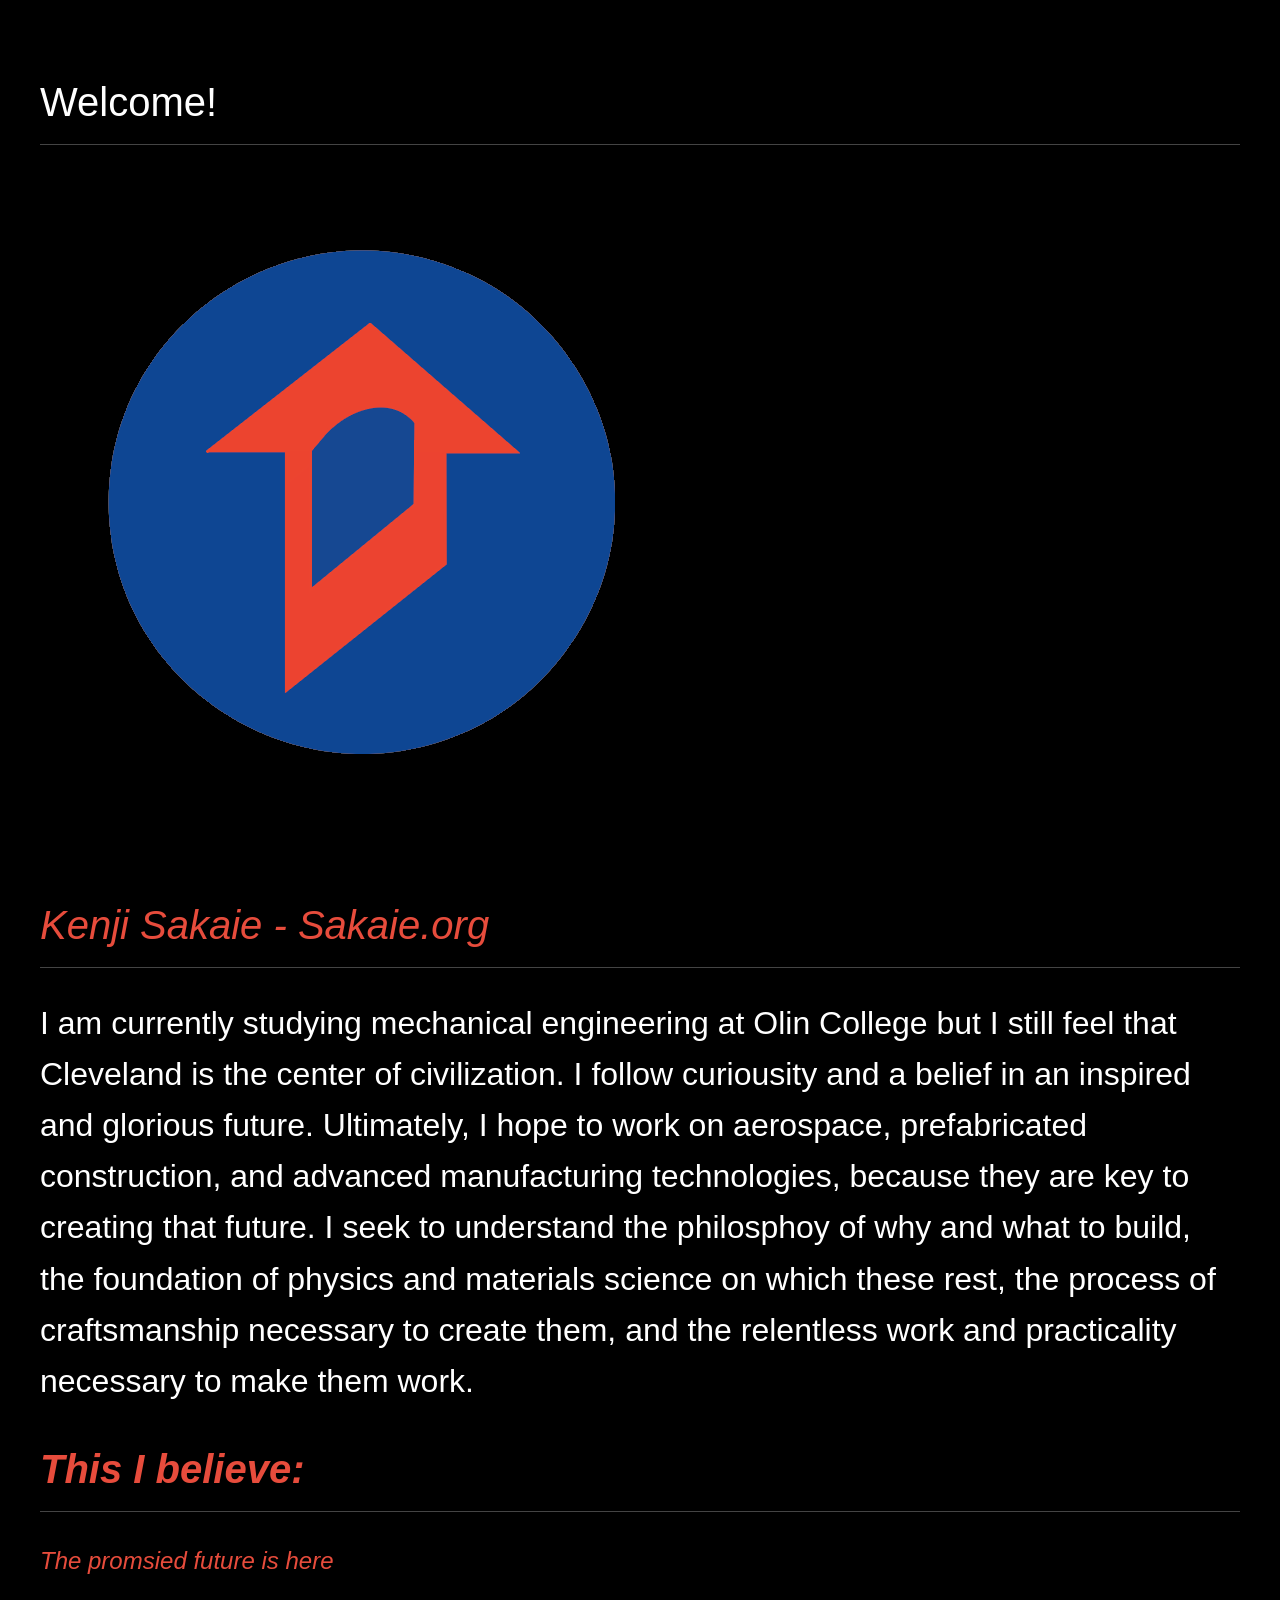
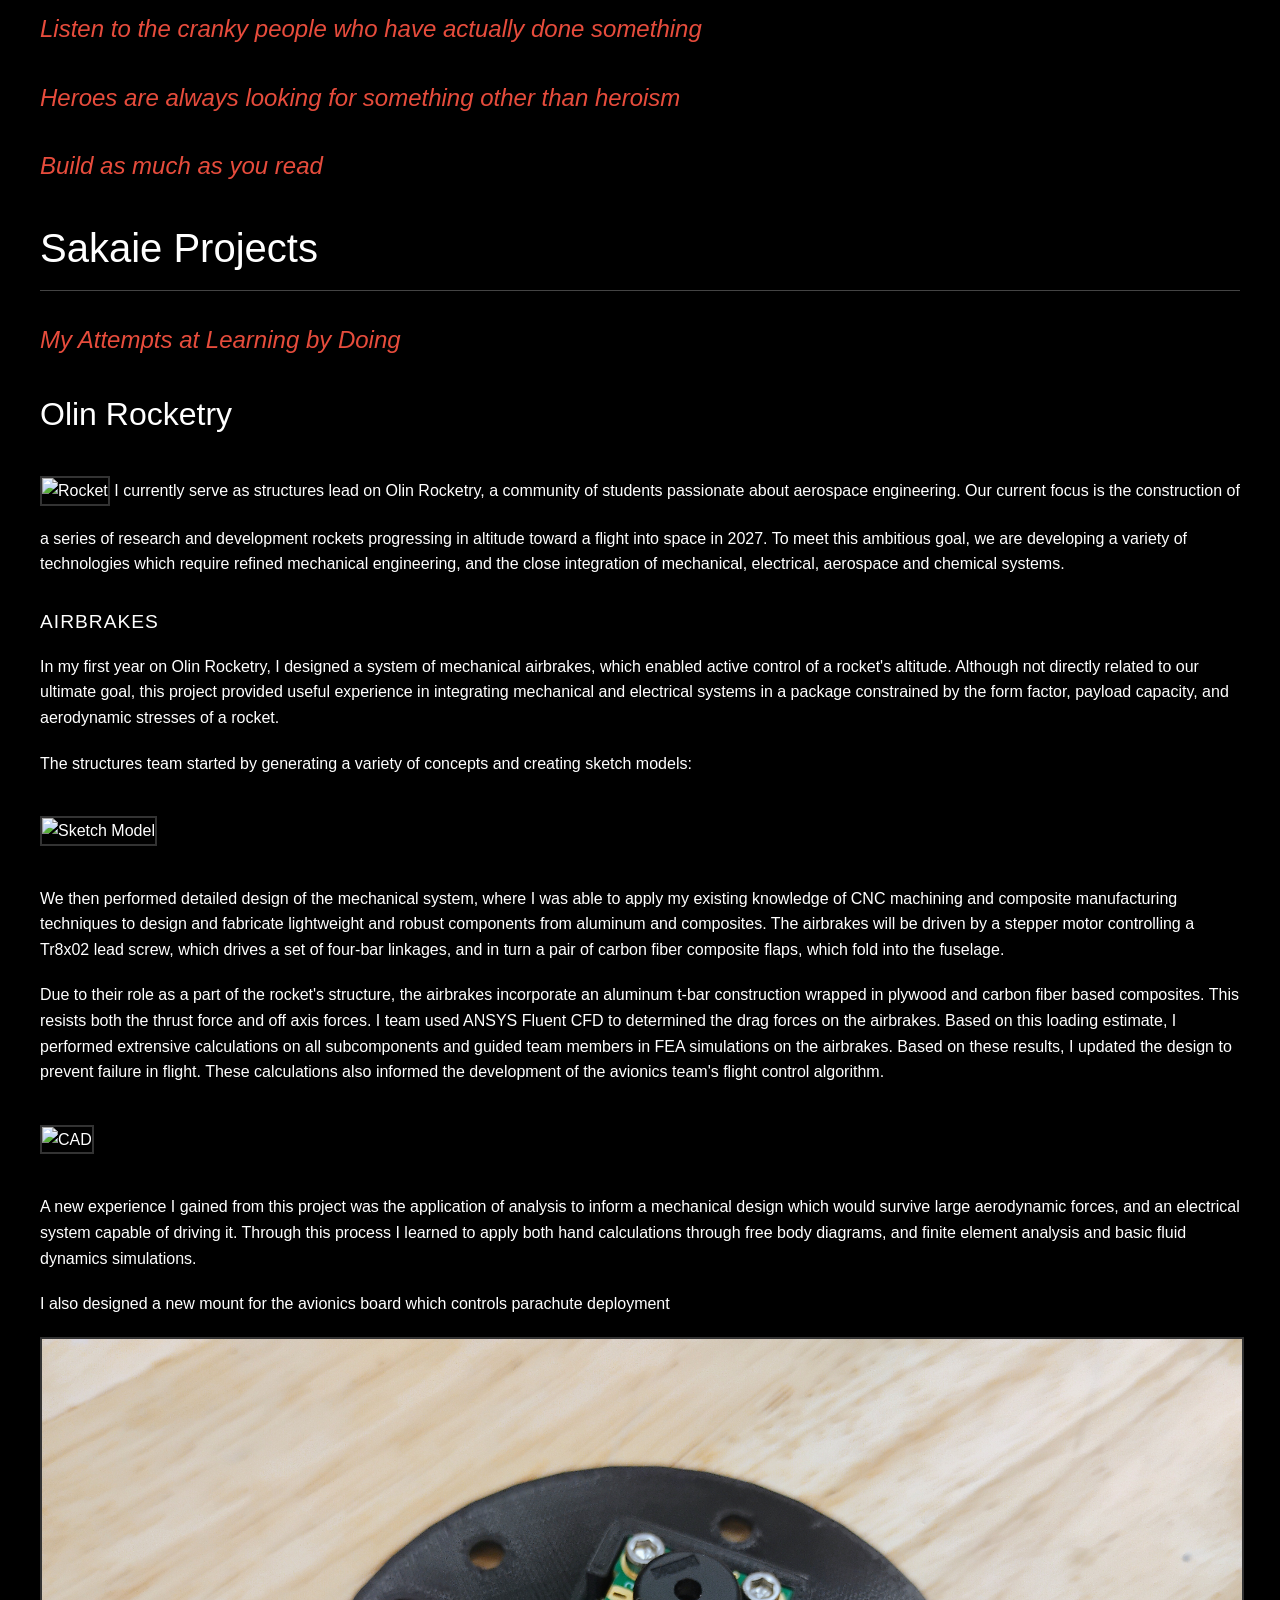
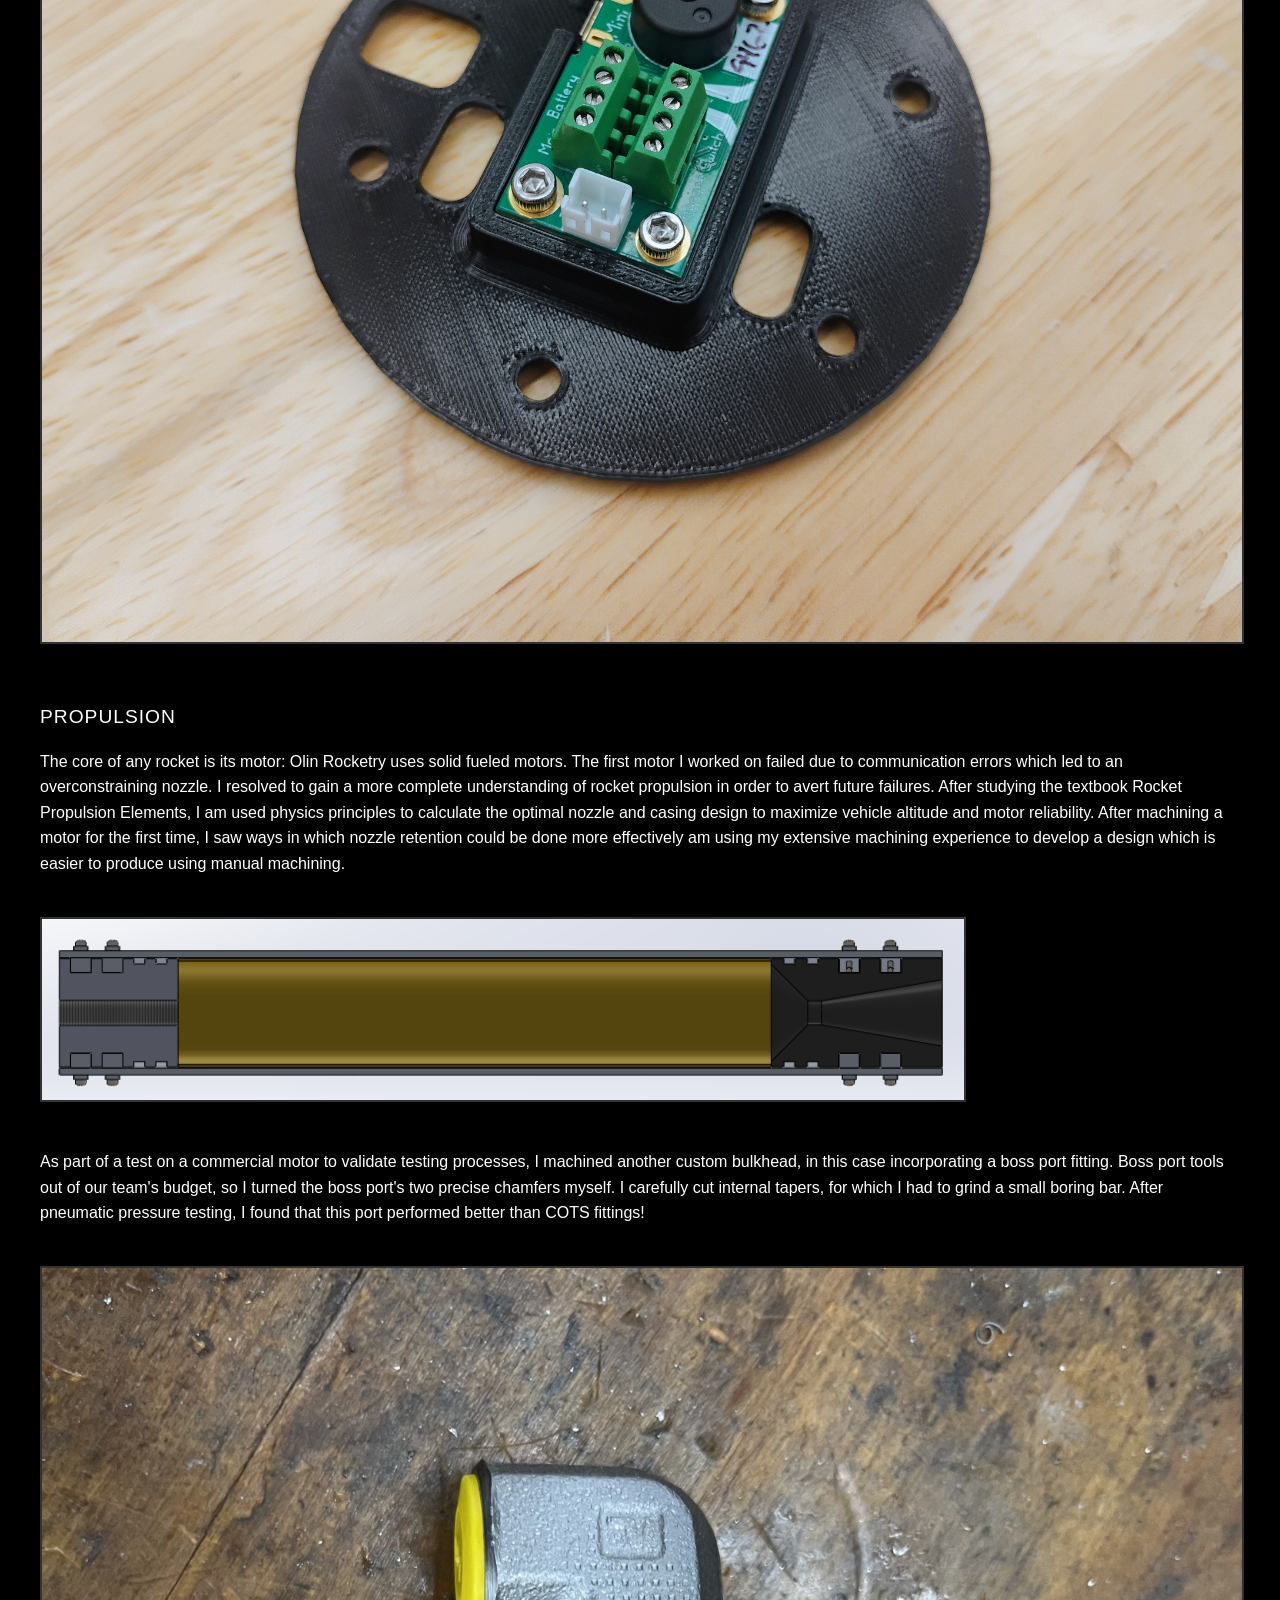
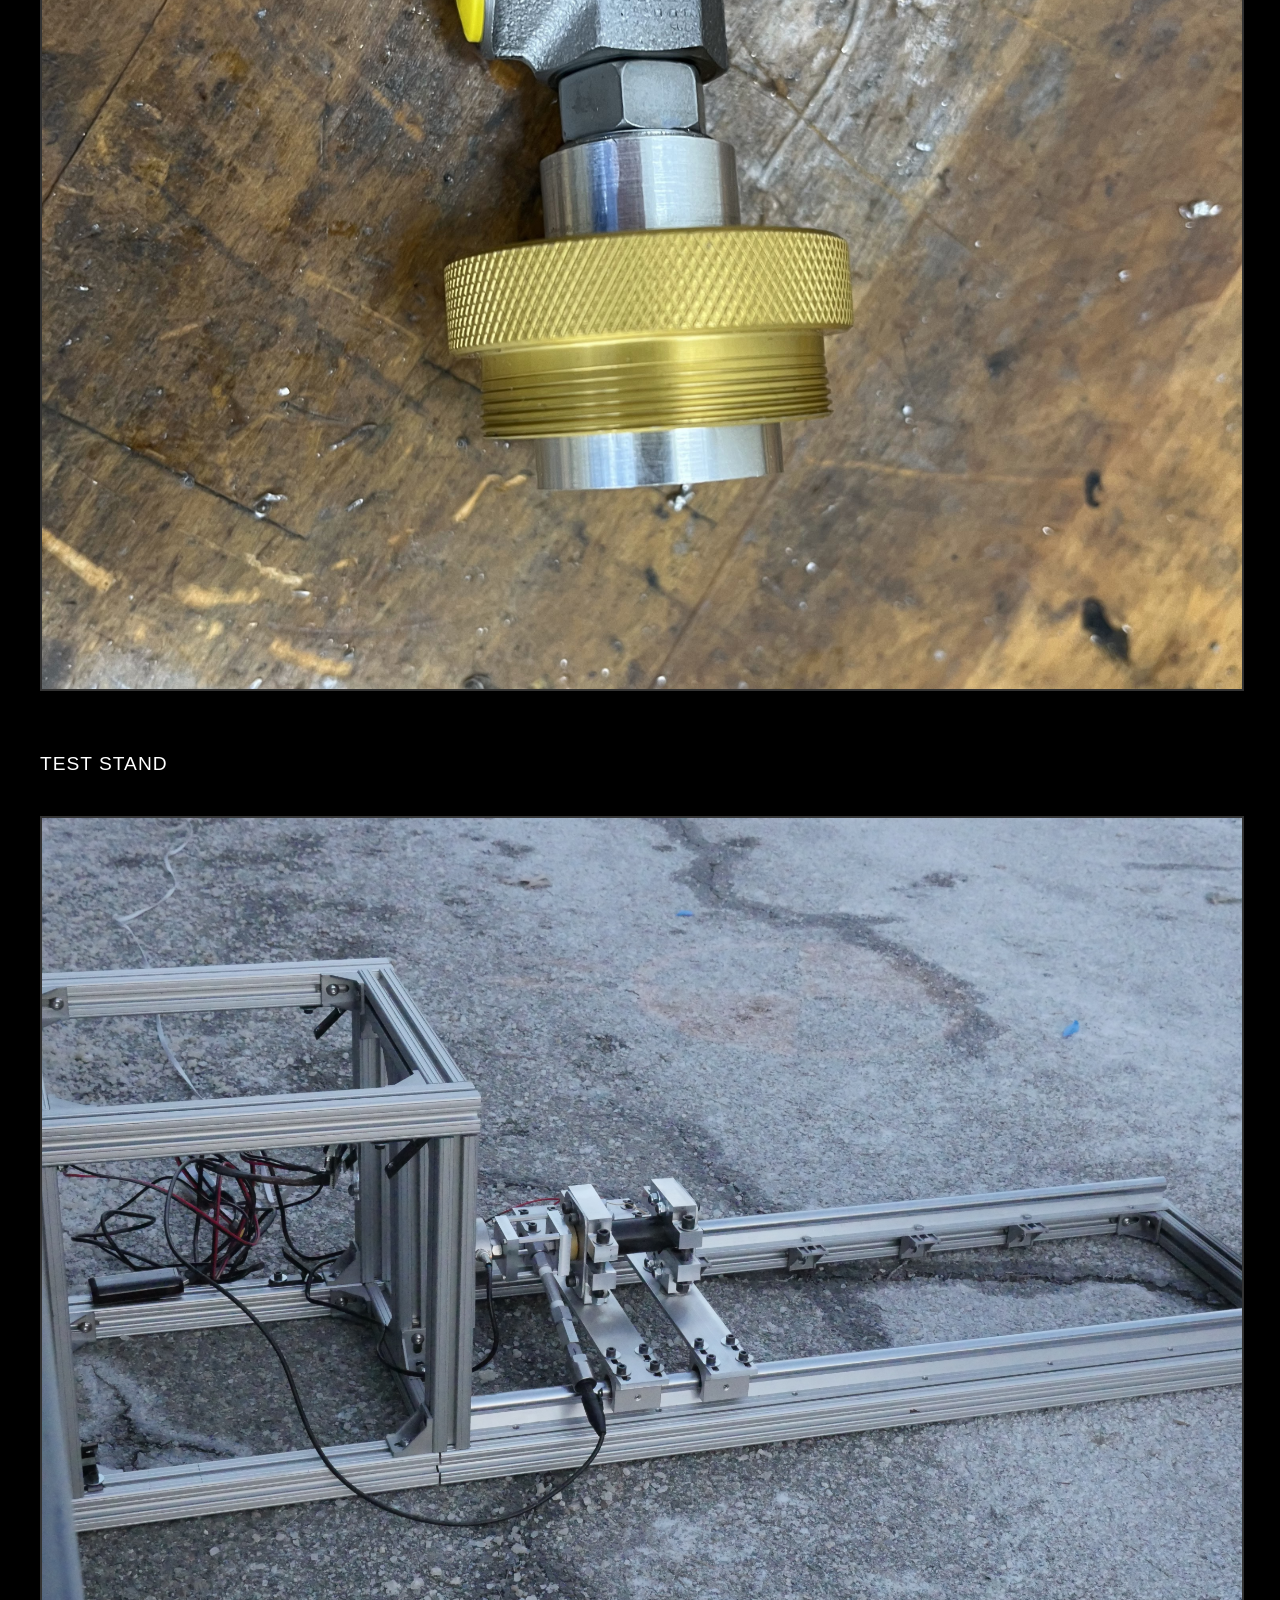
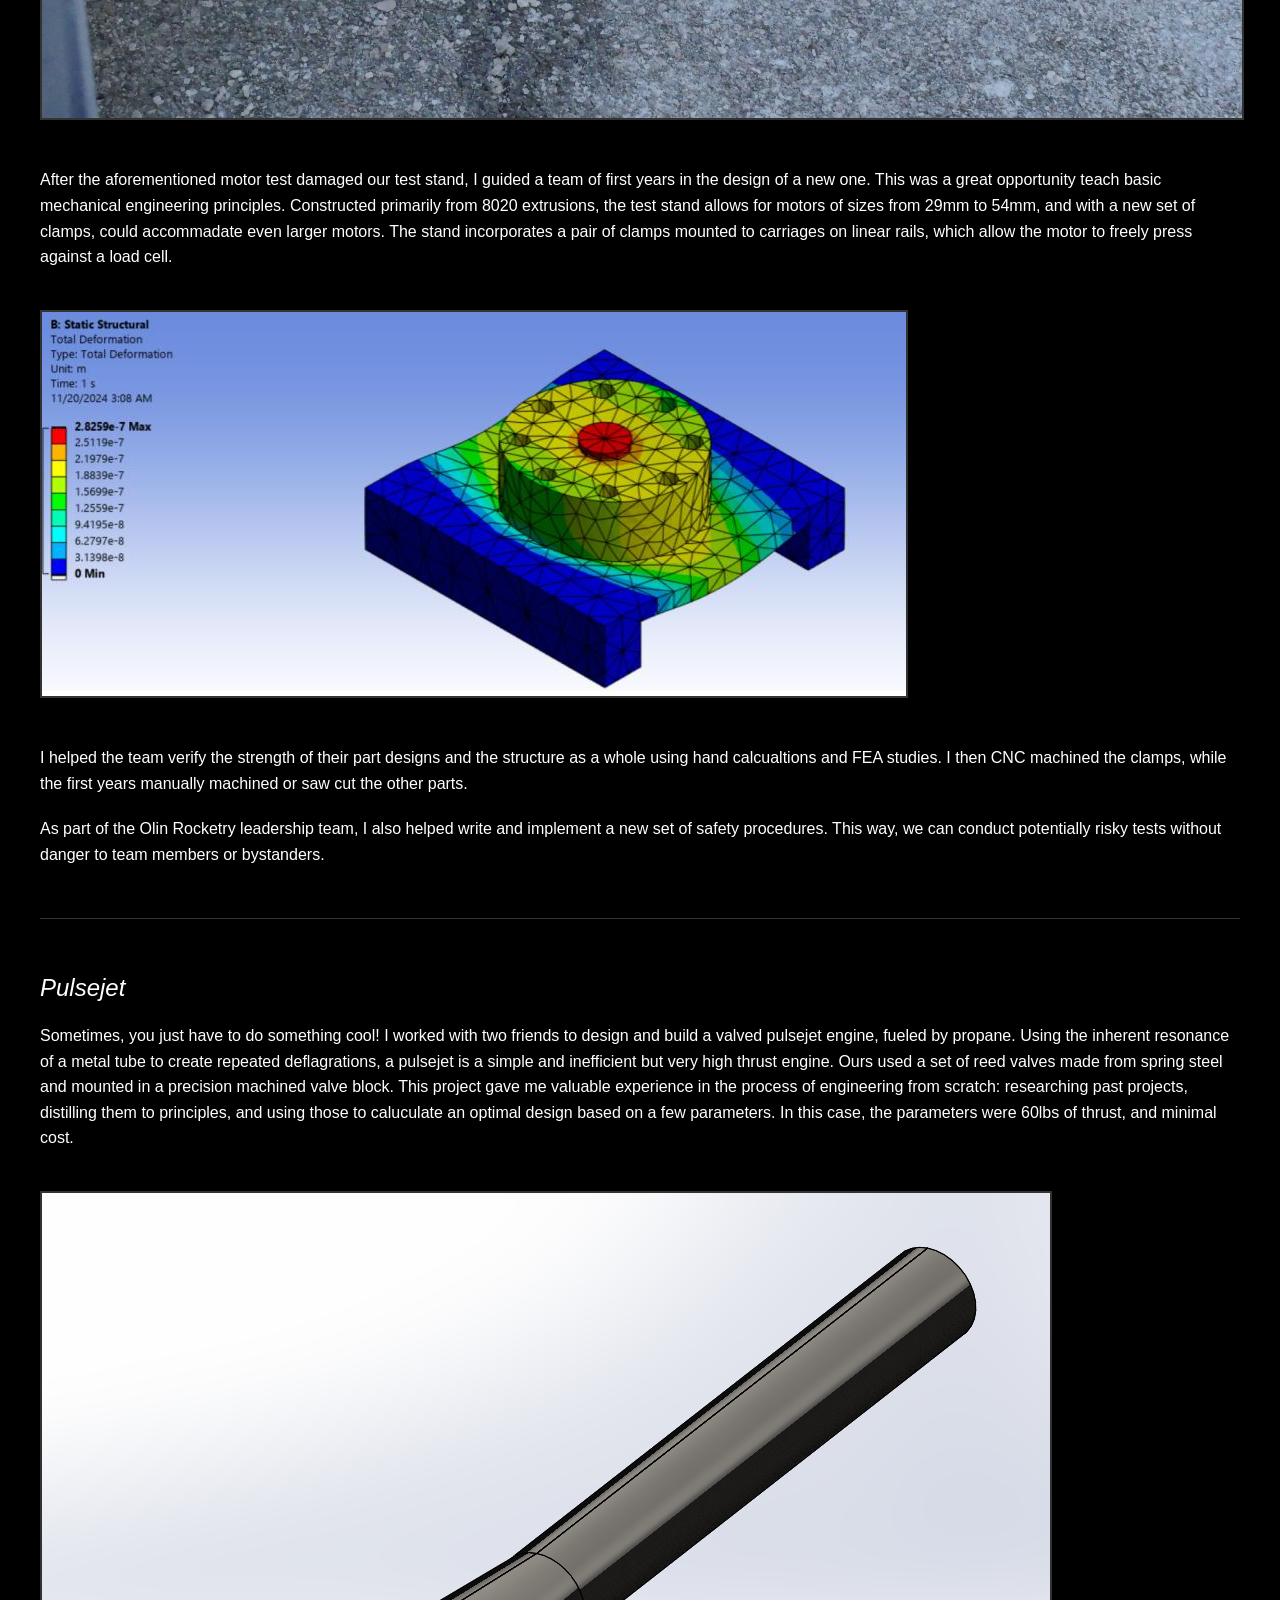
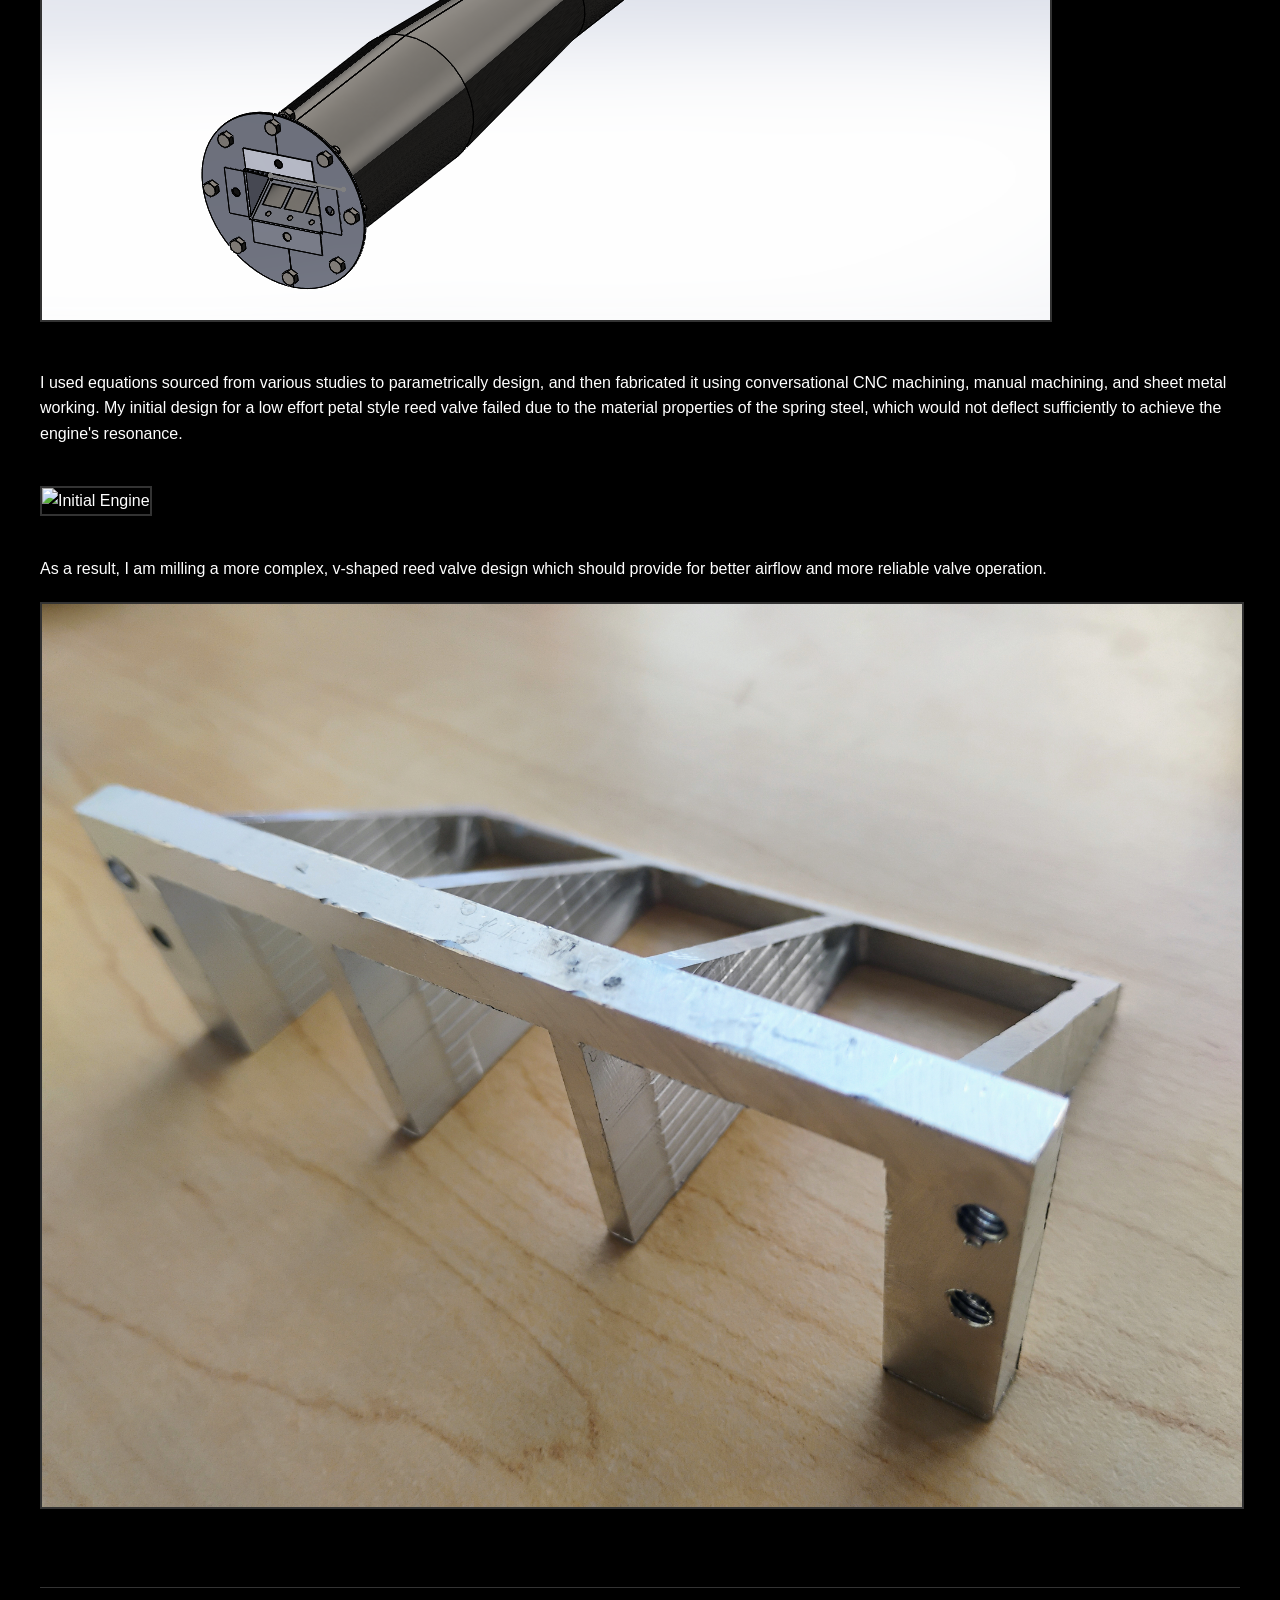
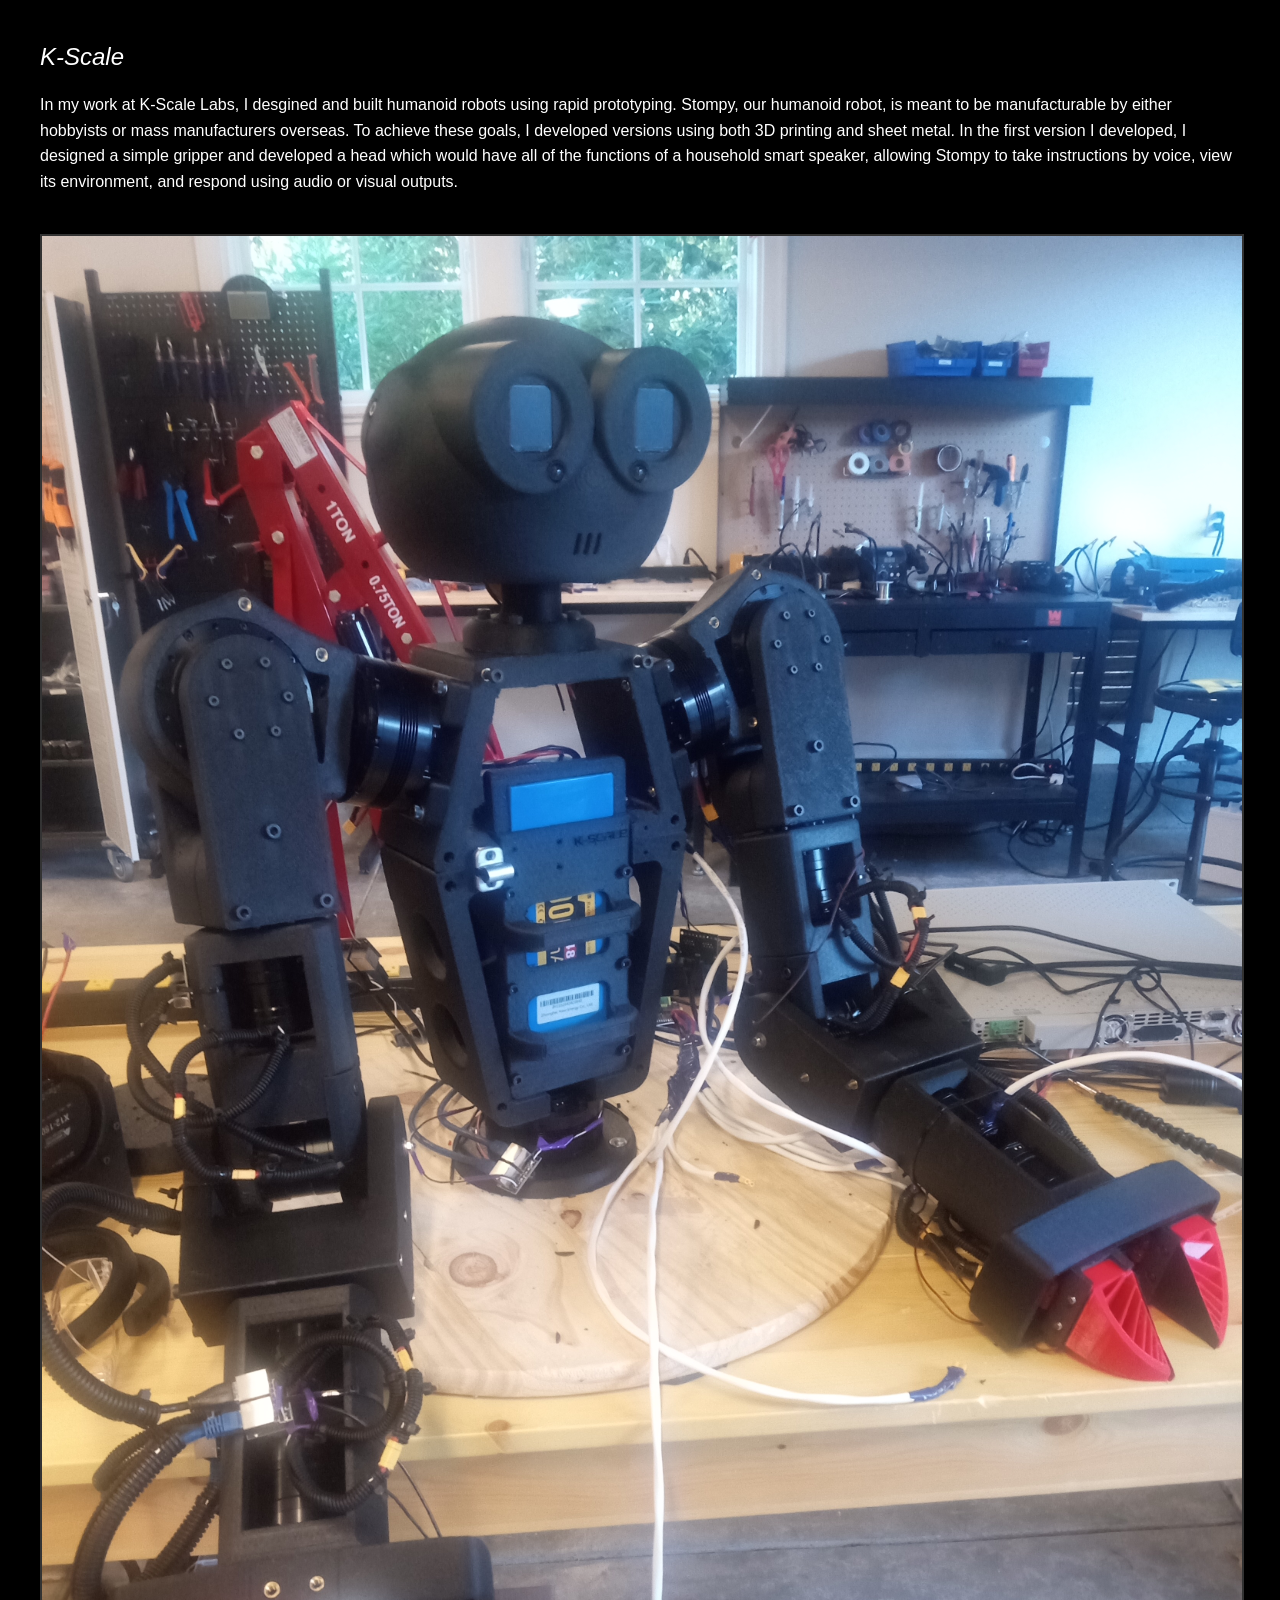
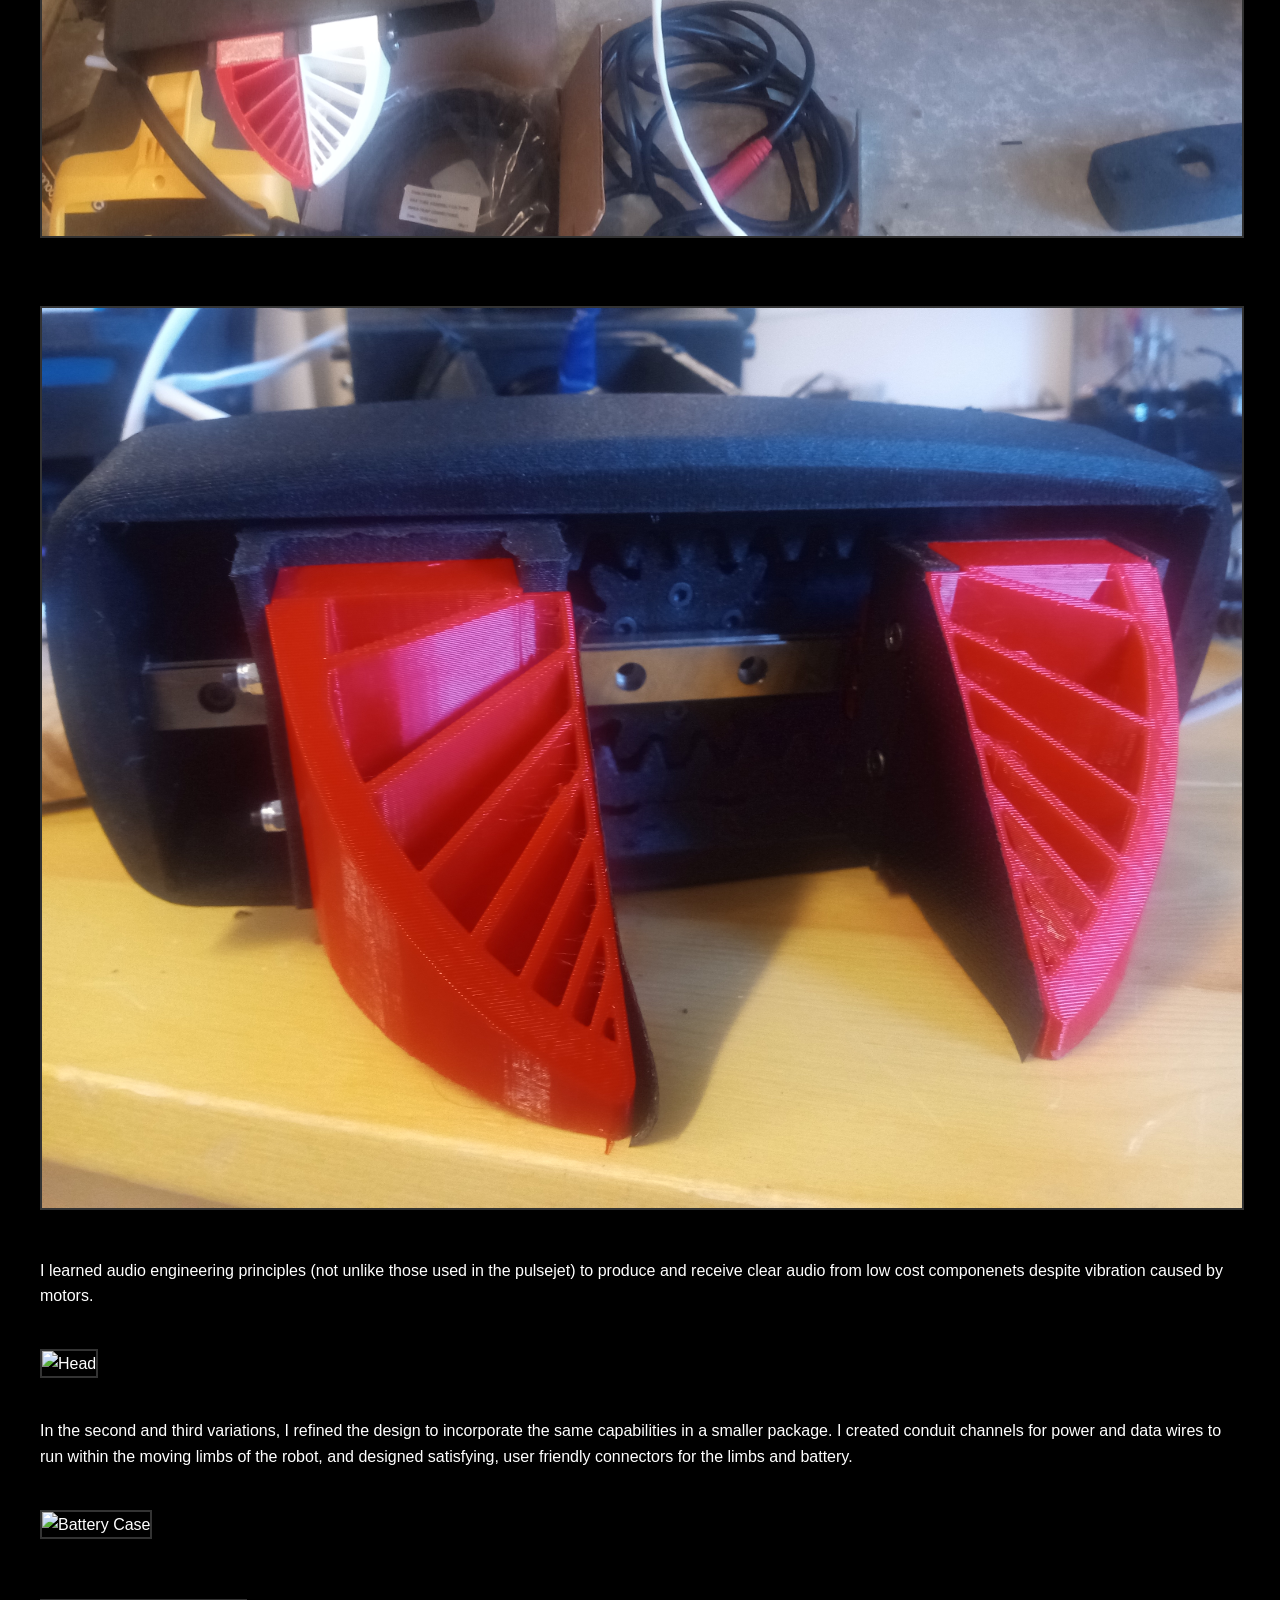
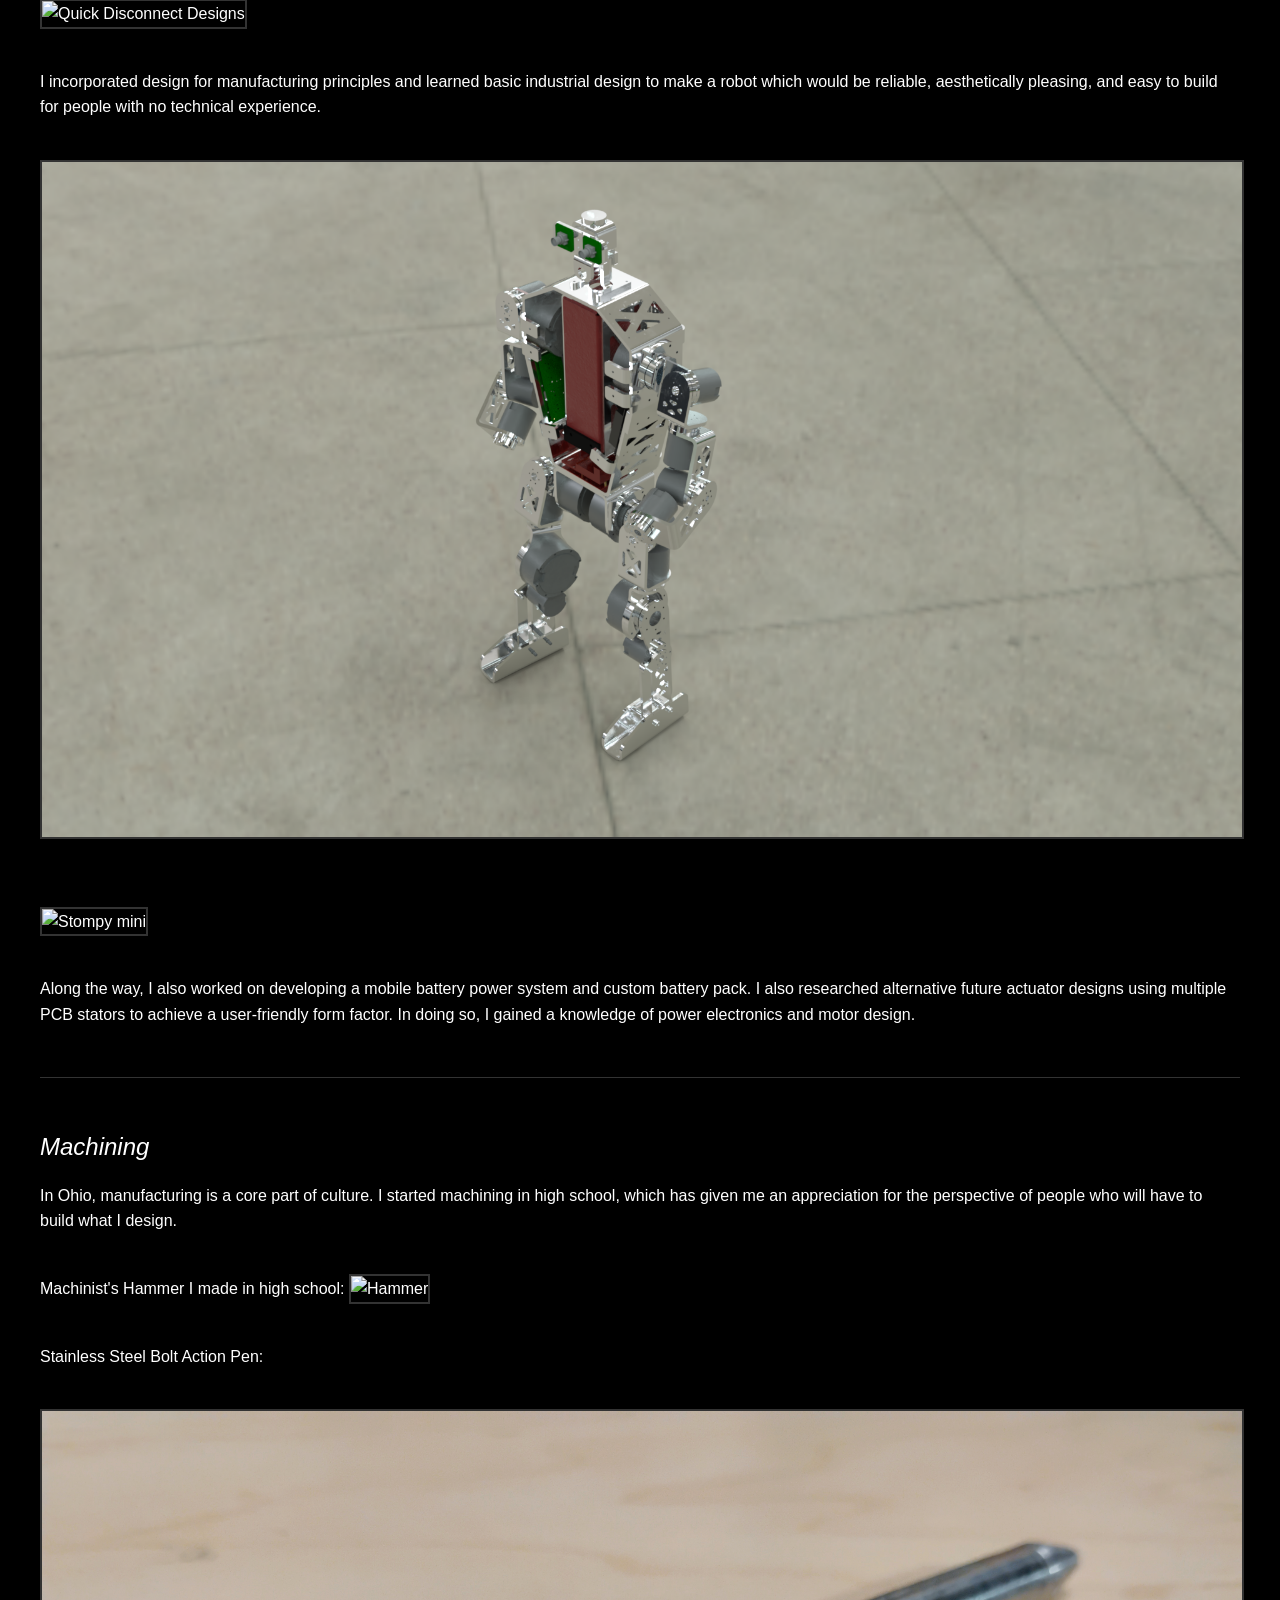
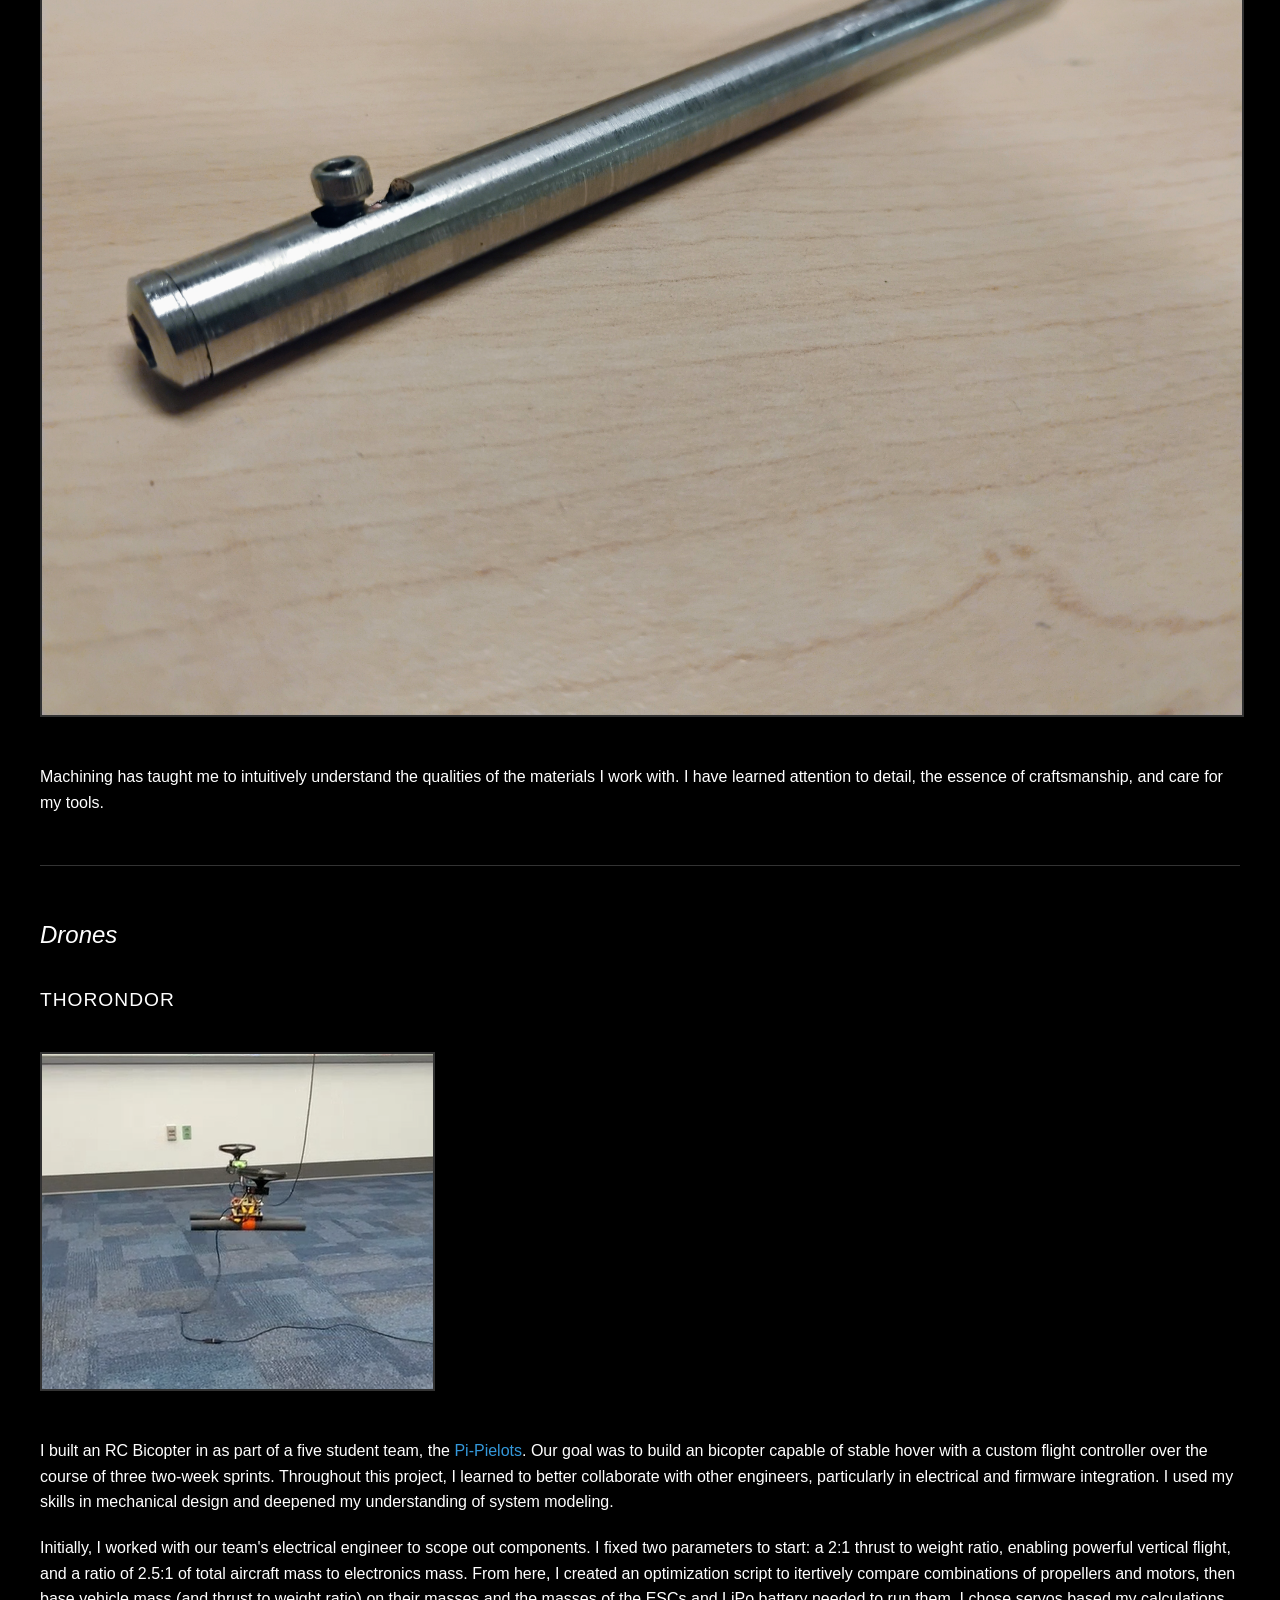
==== index.html @ 2a787ae2 "Update index.html" ====
<!DOCTYPE html>
<html lang="en">

<head>
    <meta charset="UTF-8">
    <meta name="viewport" content="width=device-width, initial-scale=1.0">
    <title>Kenji Sakaie - Sakaie.org</title>
    <style>
        body {
            font-family: Futura, "Trebuchet MS", Arial, sans-serif;
            background-color: black;
            color: white;
            line-height: 1.6;
            margin: 0;
            padding: 40px;
            max-width: 1200px;
            margin: 0 auto;
        }

        h1,
        h2,
        h3,
        h4 {
            font-family: Futura, "Trebuchet MS", Arial, sans-serif;
            font-weight: 500;
            margin-top: 30px;
            margin-bottom: 15px;
            text-align: left;
        }

        h1 {
            font-size: 2.5rem;
            border-bottom: 1px solid #444;
            padding-bottom: 10px;
        }

        h2 {
            font-size: 2rem;
        }

        h3 {
            font-size: 1.5rem;
            font-style: italic;
        }

        h4 {
            font-size: 1.2rem;
            text-transform: uppercase;
            letter-spacing: 1px;
        }

        p {
            margin-bottom: 20px;
            text-align: left;
        }

        img {
            max-width: 100%;
            height: auto;
            margin: 20px 0;
            border: 2px solid #333;

        }

        img[alt="Sakaie Logo"] {
            border: none;
            background: transparent;
            box-shadow: none;
            outline: none;
        }

        a {
            color: #3498db;
            text-decoration: none;
        }

        a:hover {
            text-decoration: underline;
            color: #2980b9;
        }

        .section {
            margin-bottom: 40px;
        }

        .project {
            margin-bottom: 50px;
            border-bottom: 1px solid #333;
            padding-bottom: 30px;
        }

        .project:last-child {
            border-bottom: none;
        }

        em {
            color: #e74c3c;
        }

        strong {
            color: #f1c40f;
        }
    </style>
</head>

<body>
    <h1>Welcome!</h1>
    <p><img src="Logo3.png" alt="Sakaie Logo" class="logo-image"></p>

    <h1><em>Kenji Sakaie - Sakaie.org</em></h1>

    <h2>I am currently studying mechanical engineering at Olin College but I still feel that Cleveland is the center of
        civilization. I follow curiousity and a belief in an inspired and glorious future. Ultimately, I hope to work on
        aerospace, prefabricated construction, and advanced manufacturing technologies, because they are key to creating
        that future. I seek to understand the philosphoy of why and what to build, the foundation of physics and
        materials science on which these rest, the process of craftsmanship necessary to create them, and the relentless
        work and practicality necessary to make them work.</h2>

    <h1><strong><em>This I believe:</em></strong></h1>

    <h3><em>The promsied future is here</em></h3>
    <h3><em>Listen to the cranky people who have actually done something</em></h3>
    <h3><em>Heroes are always looking for something other than heroism</em></h3>
    <h3><em>Build as much as you read</em></h3>

    <h1>Sakaie Projects</h1>
    <h3><em>My Attempts at Learning by Doing</em></h3>

    <div class="project">
        <h2>Olin Rocketry</h2>
        <p><img src="Rocket.jpg" alt="Rocket">
            I currently serve as structures lead on Olin Rocketry, a community of students passionate about aerospace
            engineering. Our current focus is the construction of a series of research and development rockets
            progressing in altitude toward a flight into space in 2027.
            To meet this ambitious goal, we are developing a variety of technologies which require refined mechanical
            engineering, and the close integration of mechanical, electrical, aerospace and chemical systems.</p>

        <h4>Airbrakes</h4>
        <p>In my first year on Olin Rocketry, I designed a system of mechanical airbrakes, which enabled active control
            of a rocket's altitude. Although not directly related to our ultimate goal, this project provided useful
            experience in integrating mechanical and electrical systems in a package constrained by the form factor,
            payload capacity, and aerodynamic stresses of a rocket.</p>

        <p>The structures team started by generating a variety of concepts and creating sketch models:</p>
        <p><img src="airbrakessketchmodel.jpg" alt="Sketch Model"></p>

        <p>We then performed detailed design of the mechanical system, where I was able to apply my existing knowledge
            of CNC machining and composite manufacturing techniques to design and fabricate lightweight and robust
            components from aluminum and composites. The airbrakes will be driven by a stepper motor controlling a
            Tr8x02 lead screw, which drives a set of four-bar linkages, and in turn a pair of carbon fiber composite
            flaps, which fold into the fuselage.</p>

        <p>Due to their role as a part of the rocket's structure, the airbrakes incorporate an aluminum t-bar
            construction wrapped in plywood and carbon fiber based composites. This resists both the thrust force and
            off axis forces.
            I team used ANSYS Fluent CFD to determined the drag forces on the airbrakes. Based on this loading estimate,
            I performed extrensive calculations on all subcomponents and guided team members in FEA simulations on the
            airbrakes. Based on these results, I updated the design to prevent failure in flight.
            These calculations also informed the development of the avionics team's flight control algorithm.</p>

        <p><img src="airbrakes_Render.jpg" alt="CAD"></p>

        <p>A new experience I gained from this project was the application of analysis to inform a mechanical design
            which would survive large aerodynamic forces, and an electrical system capable of driving it. Through this
            process I learned to apply both hand calculations through free body diagrams, and finite element analysis
            and basic fluid dynamics simulations.</p>

        <p>I also designed a new mount for the avionics board which controls parachute deployment
            <img src="COTS_avionics.jpg" alt="COTS avionics mount">
        </p>

        <h4>Propulsion</h4>
        <p>The core of any rocket is its motor: Olin Rocketry uses solid fueled motors. The first motor I worked on
            failed due to communication errors which led to an overconstraining nozzle. I resolved to gain a more
            complete understanding of rocket propulsion in order to avert future failures. After studying the textbook
            Rocket Propulsion Elements, I am used physics principles to calculate the optimal nozzle and casing design
            to maximize vehicle altitude and motor reliability. After machining a motor for the first time, I saw ways
            in which nozzle retention could be done more effectively am using my extensive machining experience to
            develop a design which is easier to produce using manual machining.</p>

        <p><img src="RocketMotor.png" alt="Motor Cad"></p>

        <p>As part of a test on a commercial motor to validate testing processes, I machined another custom bulkhead, in
            this case incorporating a boss port fitting. Boss port tools out of our team's budget, so I turned the boss
            port's two precise chamfers myself. I carefully cut internal tapers, for which I had to grind a small boring
            bar. After pneumatic pressure testing, I found that this port performed better than COTS fittings!</p>

        <p><img src="bulkhead.jpg" alt="Bulkhead"></p>

        <h4>Test Stand</h4>
        <p><img src="Test_stand.JPG" alt="Test Stand Full Assembled"></p>

        <p>After the aforementioned motor test damaged our test stand, I guided a team of first years in the design of a
            new one. This was a great opportunity teach basic mechanical engineering principles. Constructed primarily
            from 8020 extrusions, the test stand allows for motors of sizes from 29mm to 54mm, and with a new set of
            clamps, could accommadate even larger motors. The stand incorporates a pair of clamps mounted to carriages
            on linear rails, which allow the motor to freely press against a load cell.</p>

        <p><img src="Test_Stand_FEA.jpg" alt="FEA Plots"></p>

        <p>I helped the team verify the strength of their part designs and the structure as a whole using hand
            calcualtions and FEA studies. I then CNC machined the clamps, while the first years manually machined or saw
            cut the other parts.</p>

        <p>As part of the Olin Rocketry leadership team, I also helped write and implement a new set of safety
            procedures. This way, we can conduct potentially risky tests without danger to team members or bystanders.
        </p>
    </div>

    <div class="project">
        <h3>Pulsejet</h3>
        <p>Sometimes, you just have to do something cool! I worked with two friends to design and build a valved
            pulsejet engine, fueled by propane. Using the inherent resonance of a metal tube to create repeated
            deflagrations, a pulsejet is a simple and inefficient but very high thrust engine. Ours used a set of reed
            valves made from spring steel and mounted in a precision machined valve block. This project gave me valuable
            experience in the process of engineering from scratch: researching past projects, distilling them to
            principles, and using those to caluculate an optimal design based on a few parameters. In this case, the
            parameters were 60lbs of thrust, and minimal cost.</p>

        <p><img src="Pulsejetcad.png" alt="CAD"></p>

        <p>I used equations sourced from various studies to parametrically design, and then fabricated it using
            conversational CNC machining, manual machining, and sheet metal working. My initial design for a low effort
            petal style reed valve failed due to the material properties of the spring steel, which would not deflect
            sufficiently to achieve the engine's resonance.</p>

        <p><img src="pulsejet.jpg" alt="Initial Engine"></p>

        <p>As a result, I am milling a more complex, v-shaped reed valve design which should provide for better airflow
            and more reliable valve operation.
            <img src="Reedvalve.jpg" alt="Reed Valve">
        </p>
    </div>

    <div class="project">
        <h3>K-Scale</h3>
        <p>In my work at K-Scale Labs, I desgined and built humanoid robots using rapid prototyping. Stompy, our
            humanoid robot, is meant to be manufacturable by either hobbyists or mass manufacturers overseas. To achieve
            these goals, I developed versions using both 3D printing and sheet metal. In the first version I developed,
            I designed a simple gripper and developed a head which would have all of the functions of a household smart
            speaker, allowing Stompy to take instructions by voice, view its environment, and respond using audio or
            visual outputs.</p>

        <p><img src="IMG_20240701_193432580.jpg" alt="First Stompy"></p>

        <p><img src="Gripper.jpg" alt="Gripper"></p>

        <p>I learned audio engineering principles (not unlike those used in the pulsejet) to produce and receive clear
            audio from low cost componenets despite vibration caused by motors.</p>

        <p><img src="Head.jpg" alt="Head"></p>

        <p>In the second and third variations, I refined the design to incorporate the same capabilities in a smaller
            package. I created conduit channels for power and data wires to run within the moving limbs of the robot,
            and designed satisfying, user friendly connectors for the limbs and battery.</p>

        <p><img src="batterycase1.jpg" alt="Battery Case"></p>

        <p><img src="QuickDisconnectwelder.jpg" alt="Quick Disconnect Designs"></p>

        <p>I incorporated design for manufacturing principles and learned basic industrial design to make a robot which
            would be reliable, aesthetically pleasing, and easy to build for people with no technical experience.</p>

        <p><img src="jimmy4.png" alt="Sheet metal stompy"></p>

        <p><img src="FullStompy.jpg" alt="Stompy mini"></p>

        <p>Along the way, I also worked on developing a mobile battery power system and custom battery pack. I also
            researched alternative future actuator designs using multiple PCB stators to achieve a user-friendly form
            factor. In doing so, I gained a knowledge of power electronics and motor design.</p>
    </div>

    <div class="project">
        <h3>Machining</h3>
        <p>In Ohio, manufacturing is a core part of culture. I started machining in high school, which has given me an
            appreciation for the perspective of people who will have to build what I design.</p>

        <p>Machinist's Hammer I made in high school:
            <img src="hammer.jpg" alt="Hammer">
        </p>

        <p>Stainless Steel Bolt Action Pen:</p>

        <p><img src="pen.jpg" alt="Pen"></p>

        <p>Machining has taught me to intuitively understand the qualities of the materials I work with.
            I have learned attention to detail, the essence of craftsmanship, and care for my tools.</p>
    </div>

    <div class="project">
        <h3>Drones</h3>
        <h4>Thorondor</h4>
        <p><img src="inflight2.png" alt="Thorondor RC Bicopter"></p>

        <p>I built an RC Bicopter in as part of a five student team, the <a
                href="https://rshah2067.github.io/">Pi-Pielots</a>. Our goal was to build an bicopter capable of stable
            hover with a custom flight controller over the course of three two-week sprints. Throughout this project, I
            learned to better collaborate with other engineers, particularly in electrical and firmware integration. I
            used my skills in mechanical design and deepened my understanding of system modeling.</p>

        <p>Initially, I worked with our team's electrical engineer to scope out components. I fixed two parameters to
            start: a 2:1 thrust to weight ratio, enabling powerful vertical flight, and a ratio of 2.5:1 of total
            aircraft mass to electronics mass. From here, I created an optimization script to itertively compare
            combinations of propellers and motors, then base vehicle mass (and thrust to weight ratio) on their masses
            and the masses of the ESCs and LiPo battery needed to run them. I chose servos based my calculations of the
            necessary torque to rotate the motor mounts, but ultimately just chose servos which were readily available,
            and produced significantly more than sufficient torque.</p>

        <p><img src="Final_design.heic" alt="Final Design"></p>

        <p>I iteratively developed the mechanical design of the drone, using rapid prototyping and kinematic
            calculations to find optimally prioritize light weight, airframe stiffness, crash resilience, affordability,
            and inherent stability.</p>

        <p><img src="EarlyDesign.jpg" alt="Original Design"></p>

        <p>The initial designs were developed with an eye toward developing this into a tiltrotor aircraft, capable of
            both horizontal and vertical flight. I designed a robust 3D printed a PLA airframe with attachments for a
            fairing and other aerosurfaces, along with landing gear made from 3D printed PETG. I designed adjustable
            mounts for the battery (the aircraft's single largest mass componenet) which allowed for manual tuning of
            the center of
        <p>The initial designs were developed with an eye toward developing this into a tiltrotor aircraft, capable of
            both horizontal and vertical flight. I designed a robust 3D printed a PLA airframe with attachments for a
            fairing and other aerosurfaces, along with landing gear made from 3D printed PETG. I designed adjustable
            mounts for the battery (the aircraft's single largest mass componenet) which allowed for manual tuning of
            the center of mass to optimize stability.</p>

        <p><img src="avionics1.jpg" alt="Avionics Closeup"></p>

        <p>When it became clear that flight controller development was the key task at hand, I replaced this with a
            lightweight design using a small 3D printed clamp. A pair of wooden plates connected with bolted joints
            protect the electronics.
            Additionally, I replaced the landing gear with simple pieces of foam, making the aircraft more robust during
            testing, where crashes were frequent.</p>

        <p><img src="Tilt_mechanism.jpg" alt="Tilt mechanism"></p>

        <p>Like a quadcopter, a bicopter can exert some control over its attitude by changing the magnitude of the
            thrust from each motor. However, two axes of motion are controlled by changing the direction of thrust. I
            connected the motors to servos, which could rapidly adjust the tilt angle.</p>

        <p><img src="Center_clamp1.jpg" alt="Center clamp closeup"></p>

        <p>The servo/motor pods were attached by 3D printed clamps to a pair of carbon fiber tubes, selected for their
            light weight and stiffness. I maximized the the vertical cross section of the central clamp, as most loading
            was due to either the weight of the motor pods at the end (when the aircraft was landed) or their vertical
            thrusts (during flight).</p>

        <p><img src="surfacePlots_Attempt2.png" alt="Stability Plots"></p>

        <p>To inform the development of the flight controller, I developed a model of the aircraft's stable and unstable
            regimes. I determined a center of mass for the aircraft based on an accurate CAD model. I then created a
            model which incorporated the gravitational forces on mass components above and below the center of mass, as
            well as the motor thrusts, at all possible motor angles and aircraft pitch inclinations. This led to a
            multivariable optimization problem, in which I sought to determine boundary conditions for the aircraft's
            stable regime.</p>

        <p>This helped improve the flight controller, which used a PID loop to automatically maintain the aircraft's
            stability.</p>

        <h4>Drone Parachute</h4>
        <p><img src="parachute.jpg" alt="Parachute"></p>

        <p>My first drone related project was a drone mountable parachute system which I built as part of a research
            project for the Olin Robolab and Draper Labs. I learned the basics of control and filtering algorithms,
            implementing a complementary filter using arduino and an MPU6050 IMU in order to activate a spring loaded
            parachute instantaneously, but only if the drone fell out of stable flight conditions.</p>
    </div>
</body>

</html>
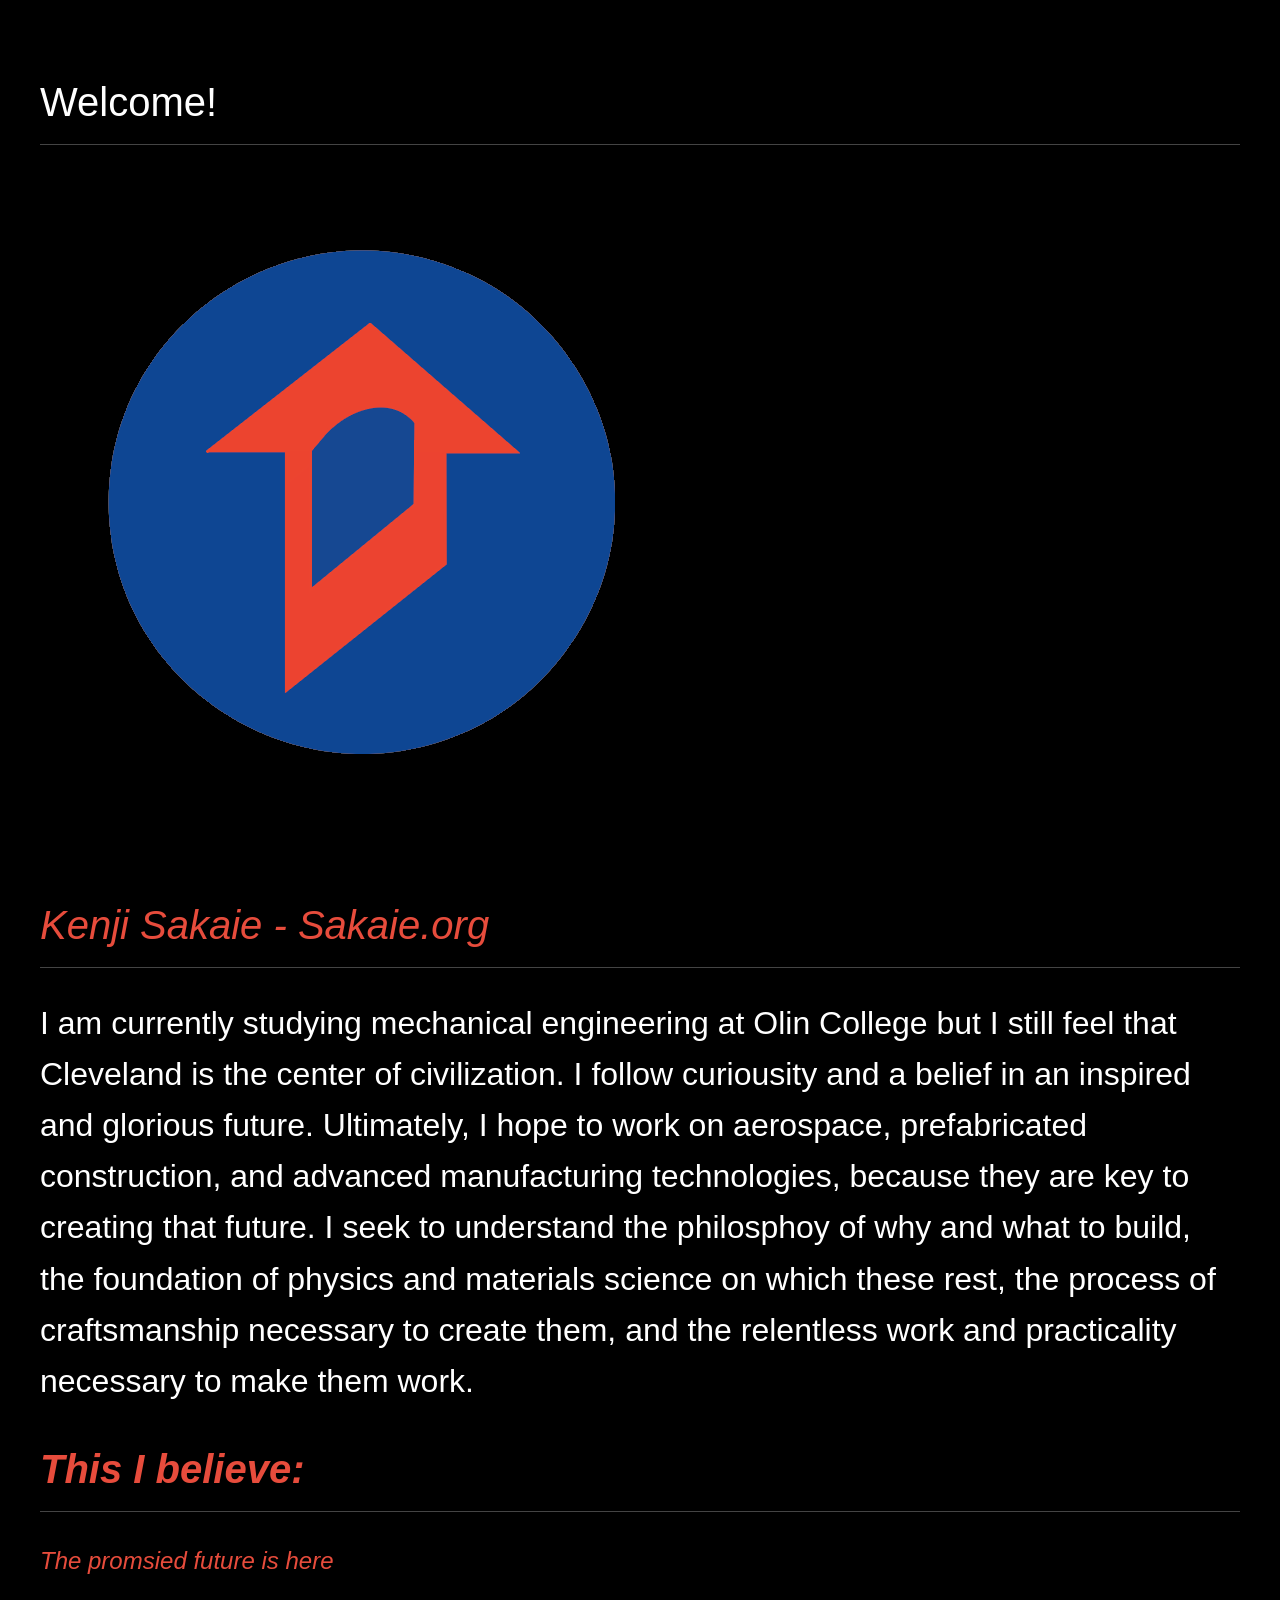
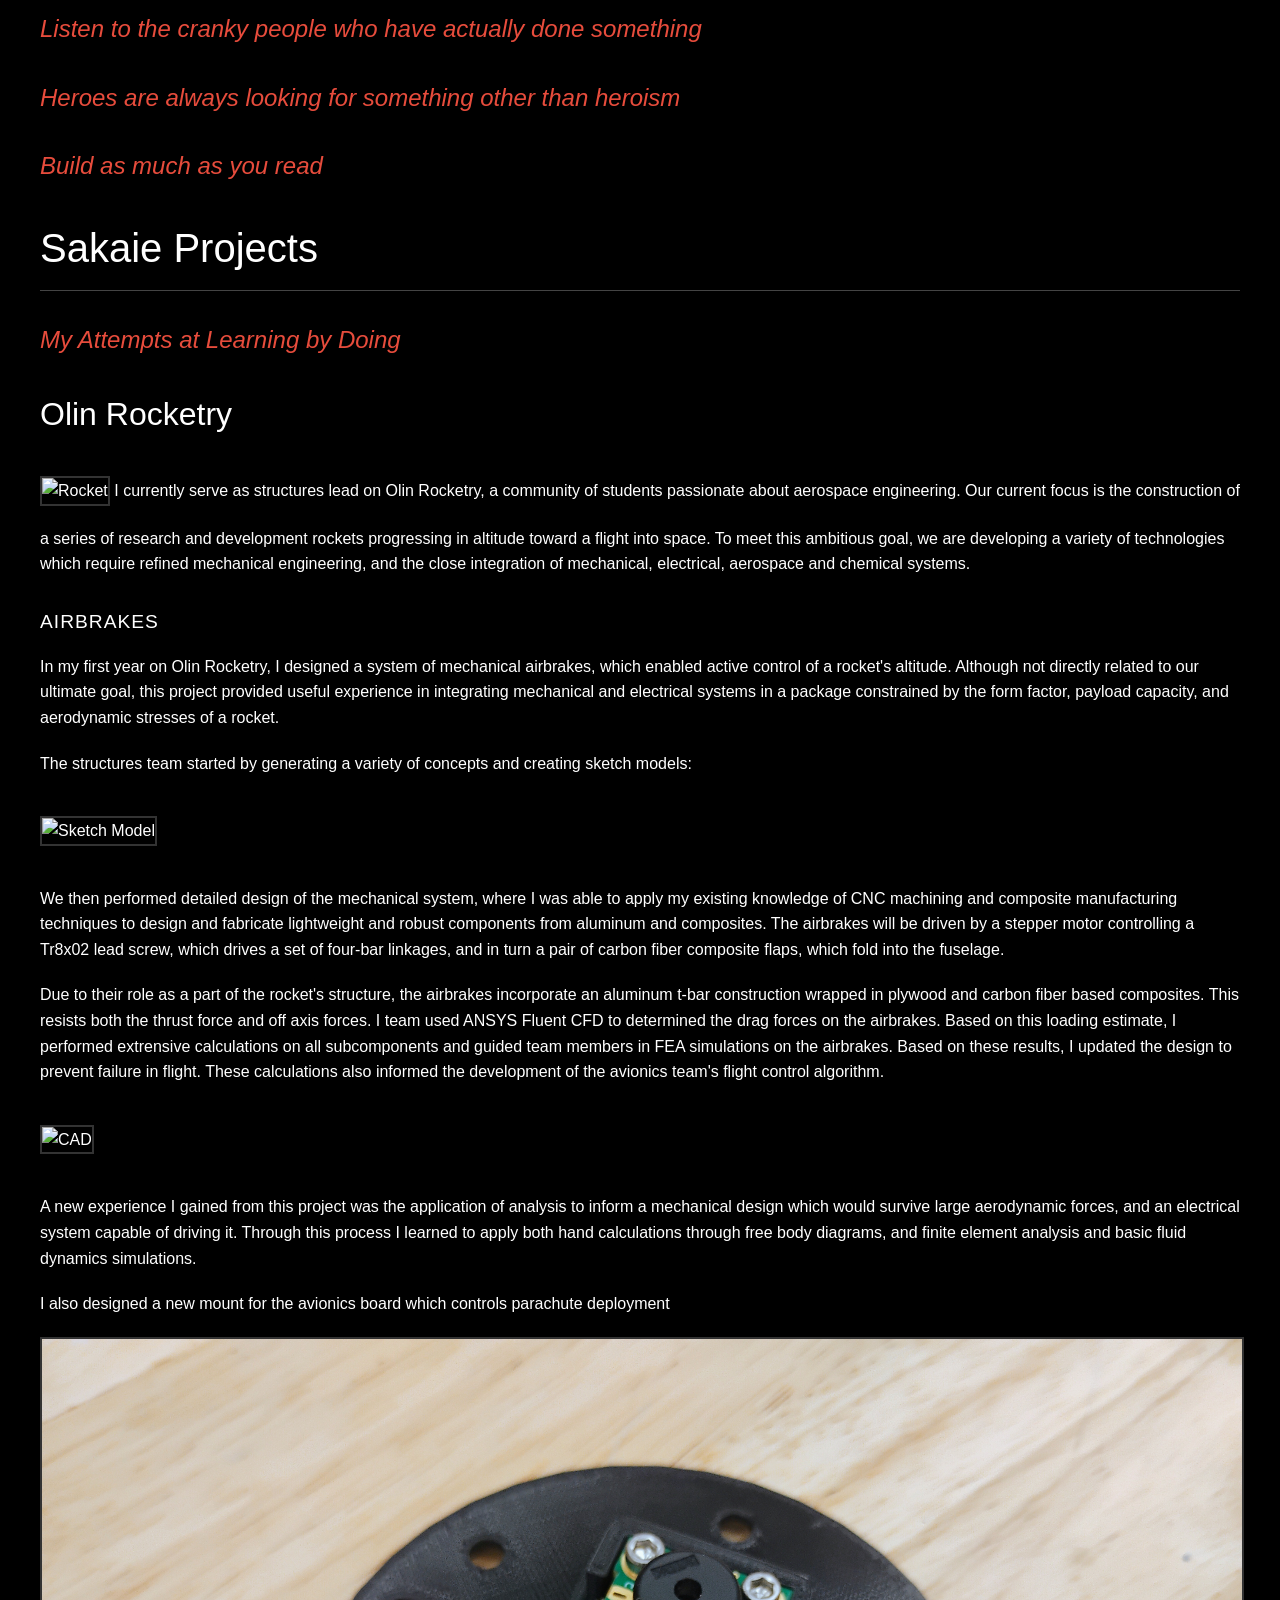
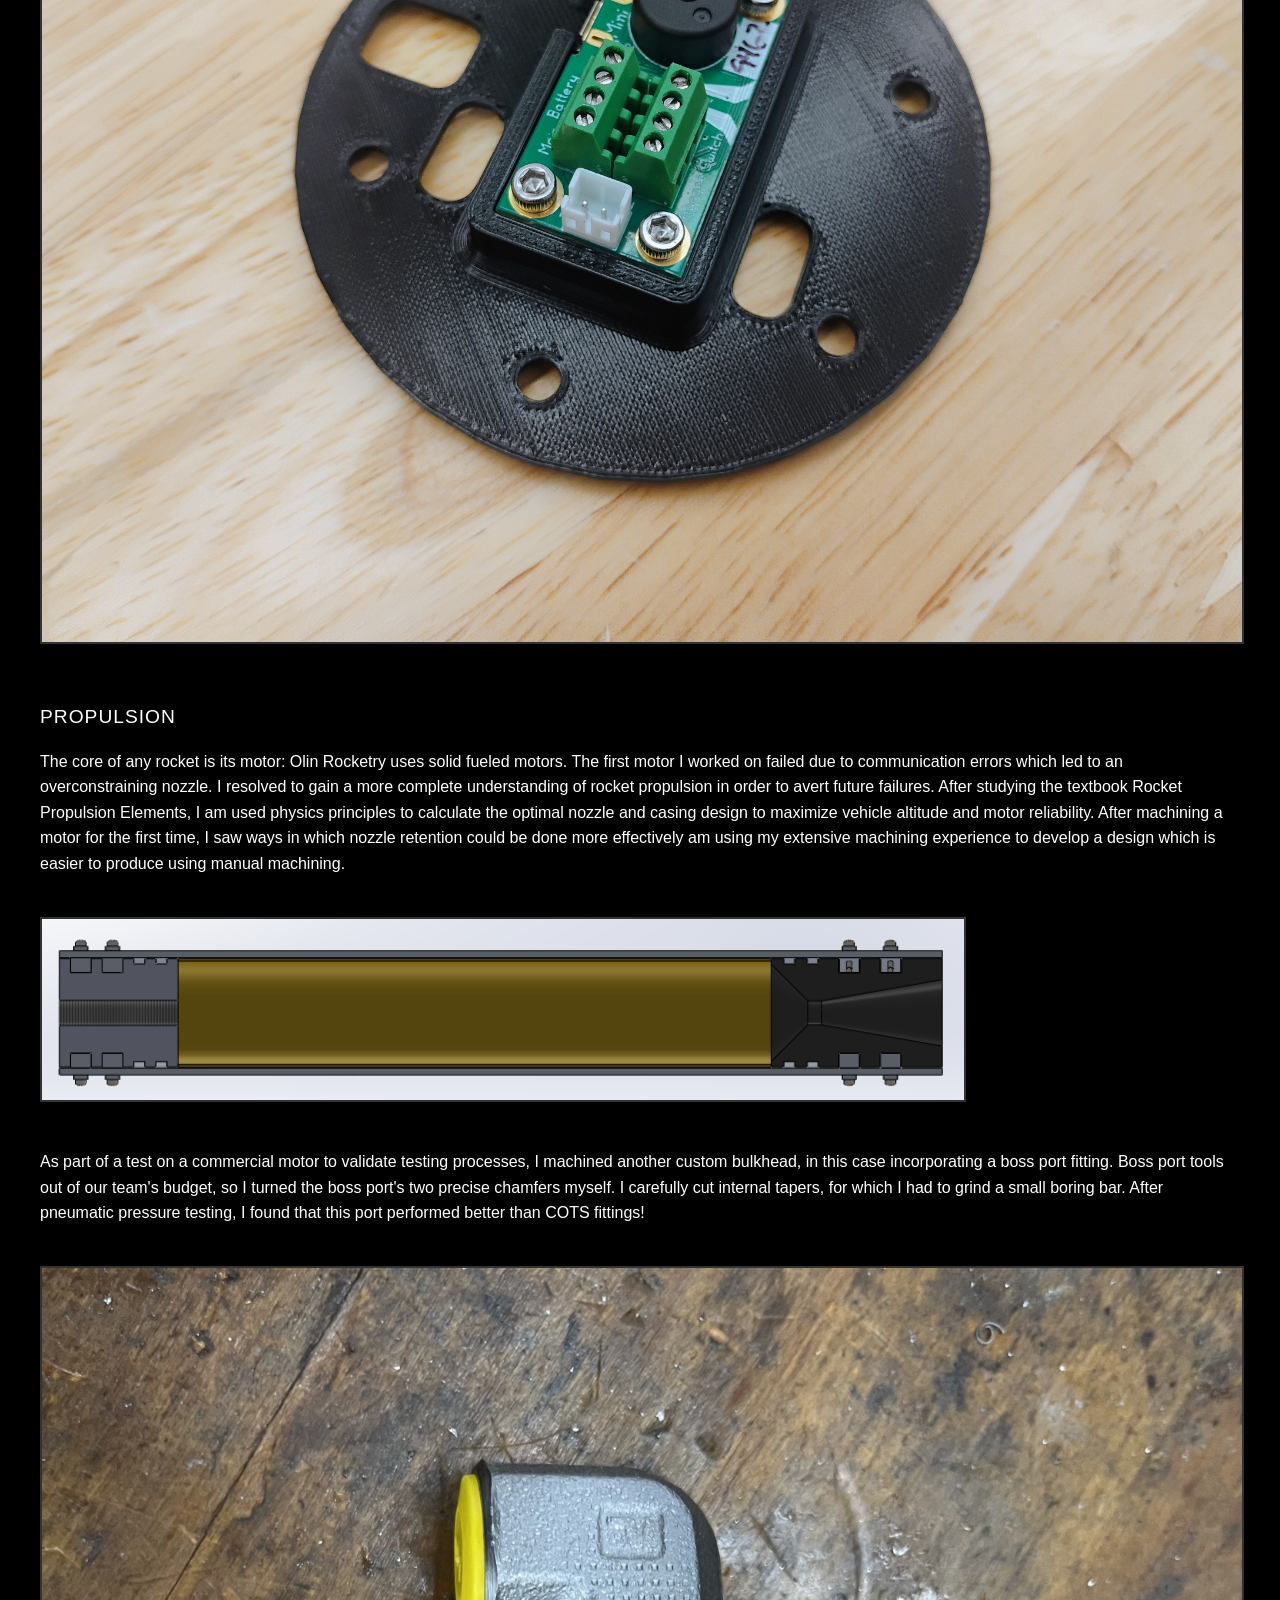
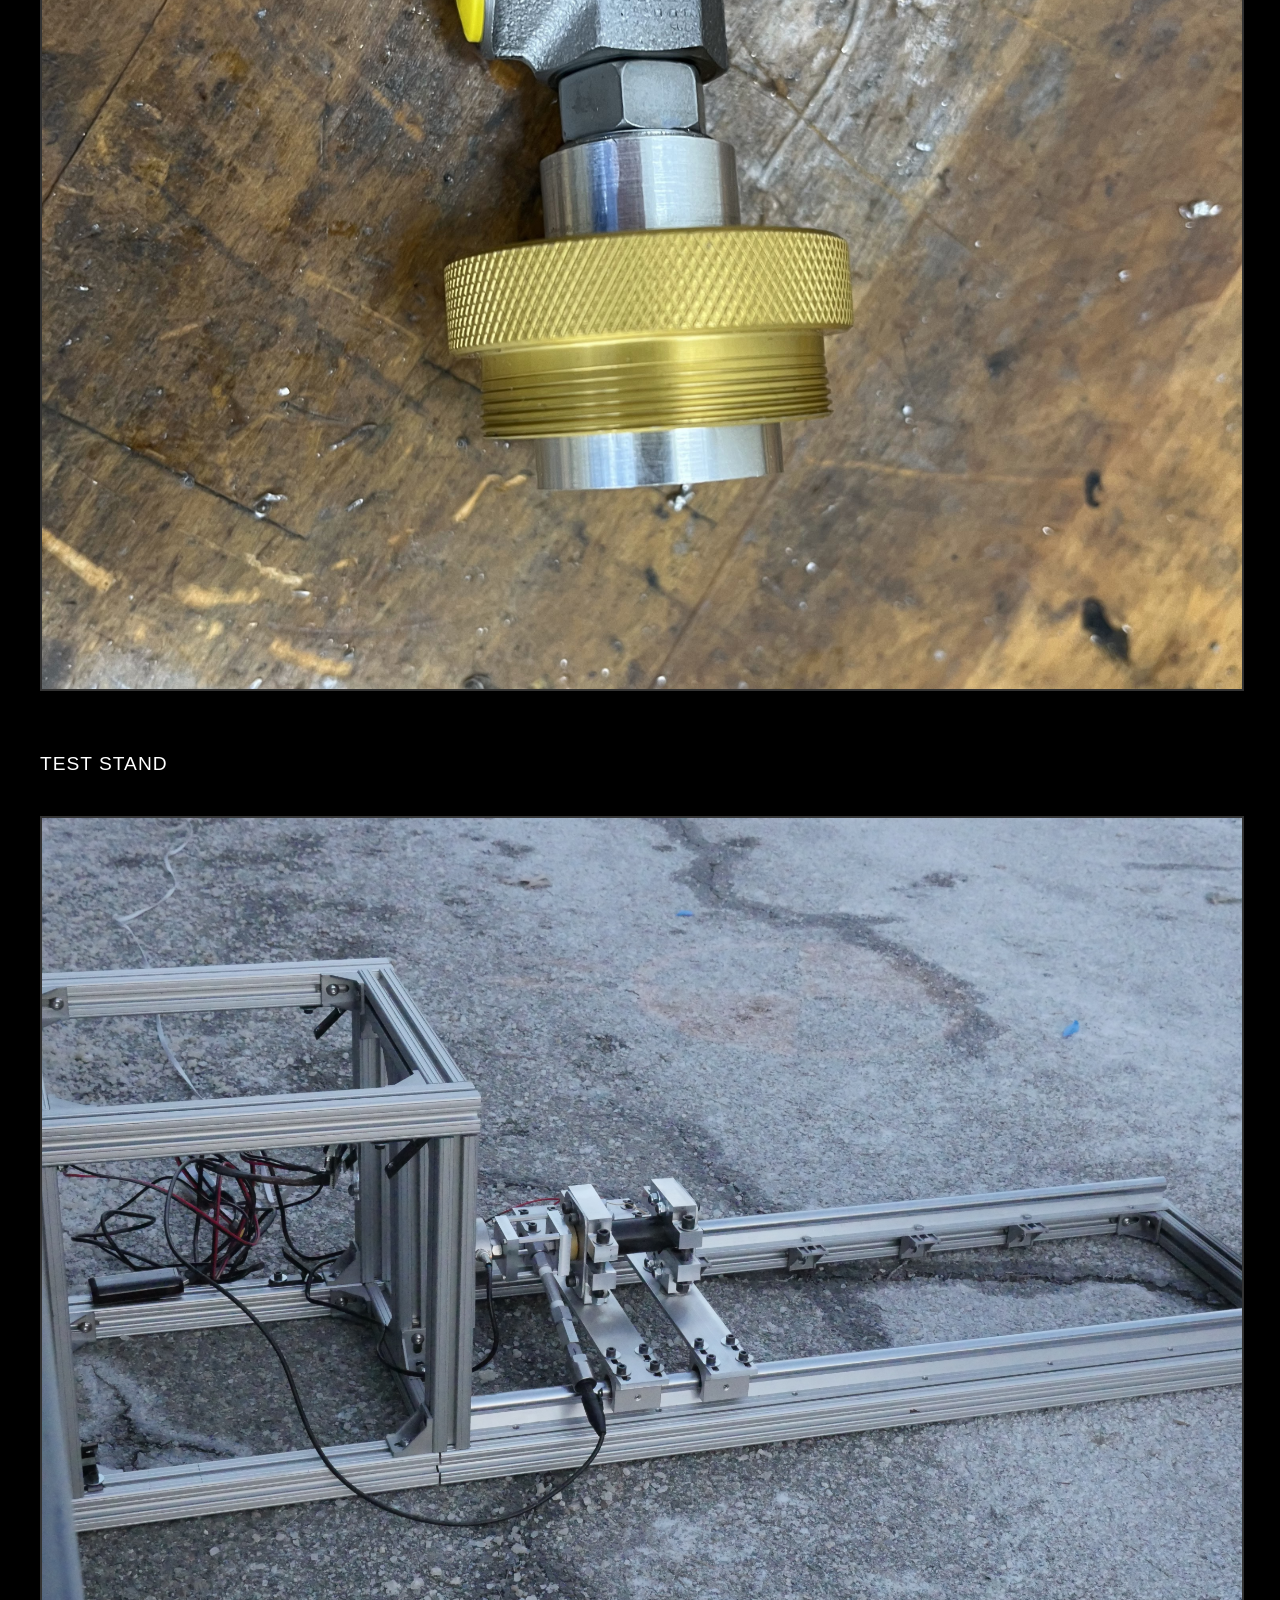
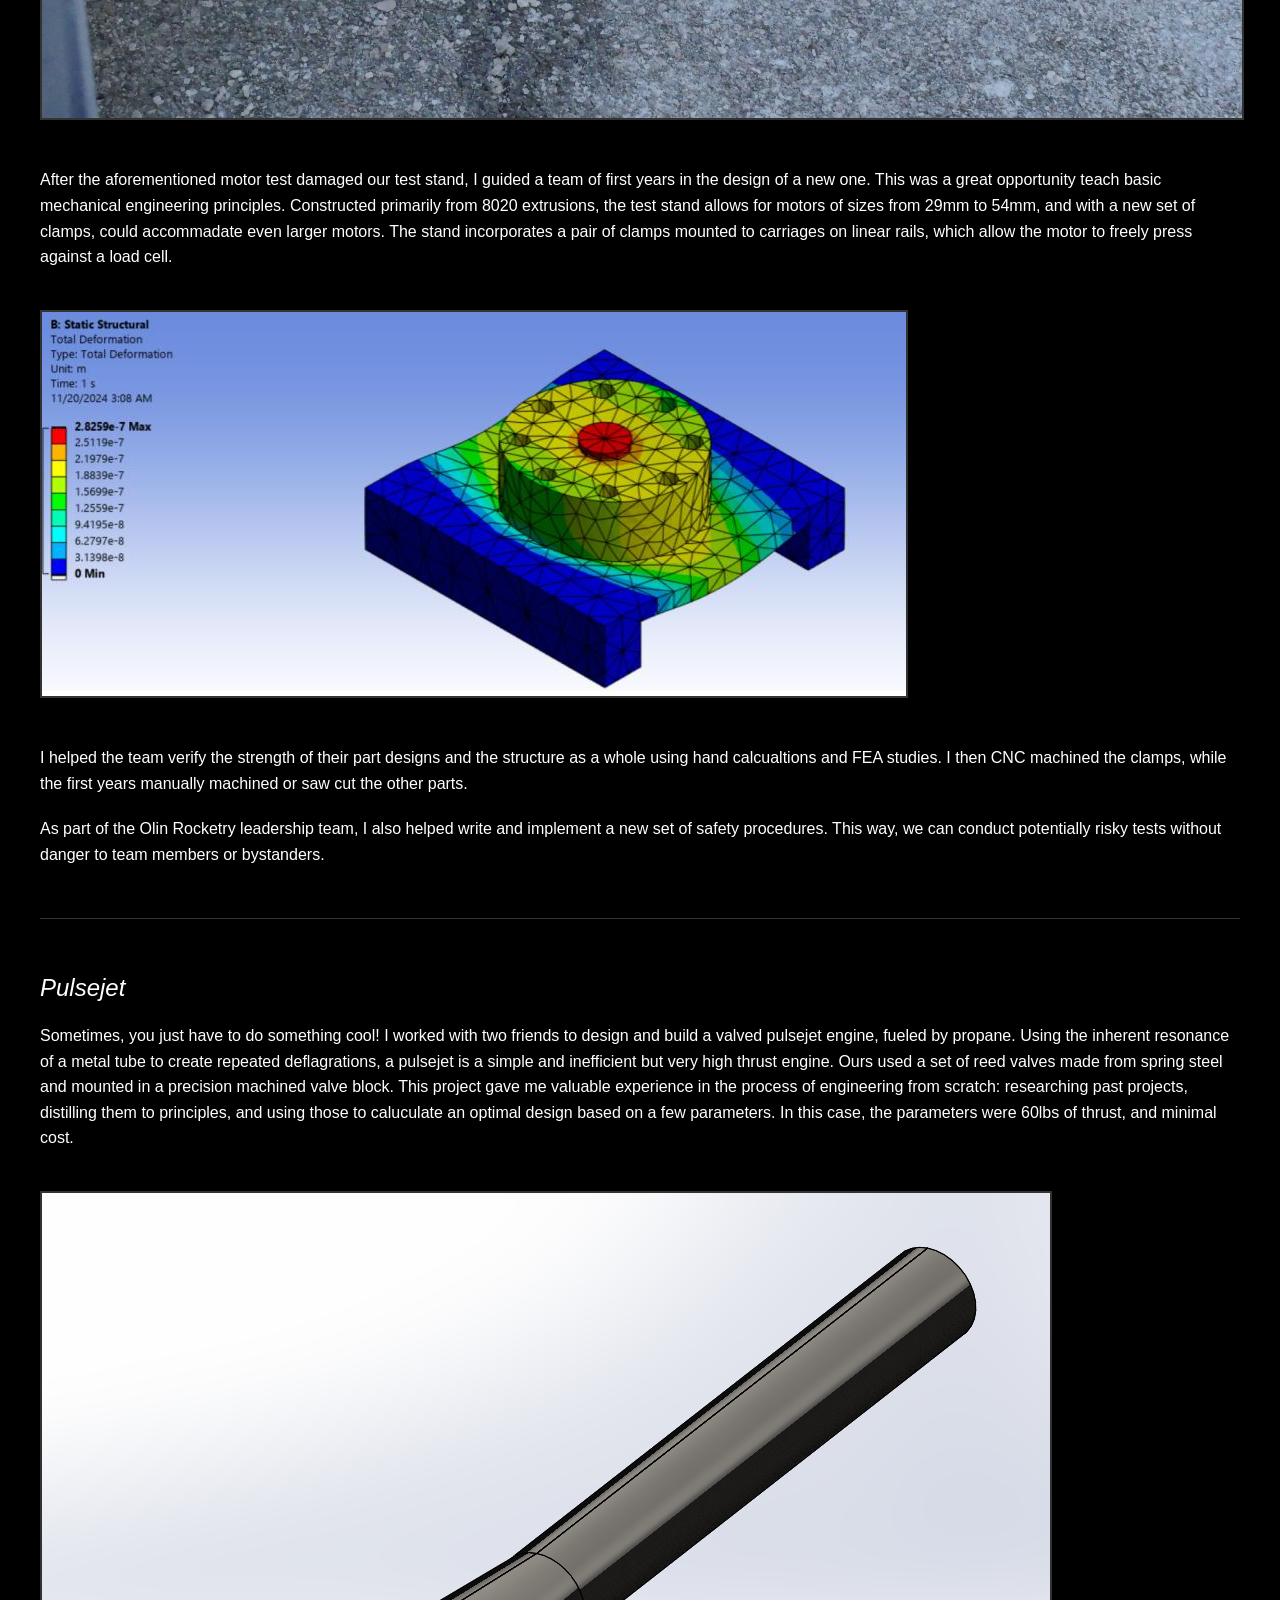
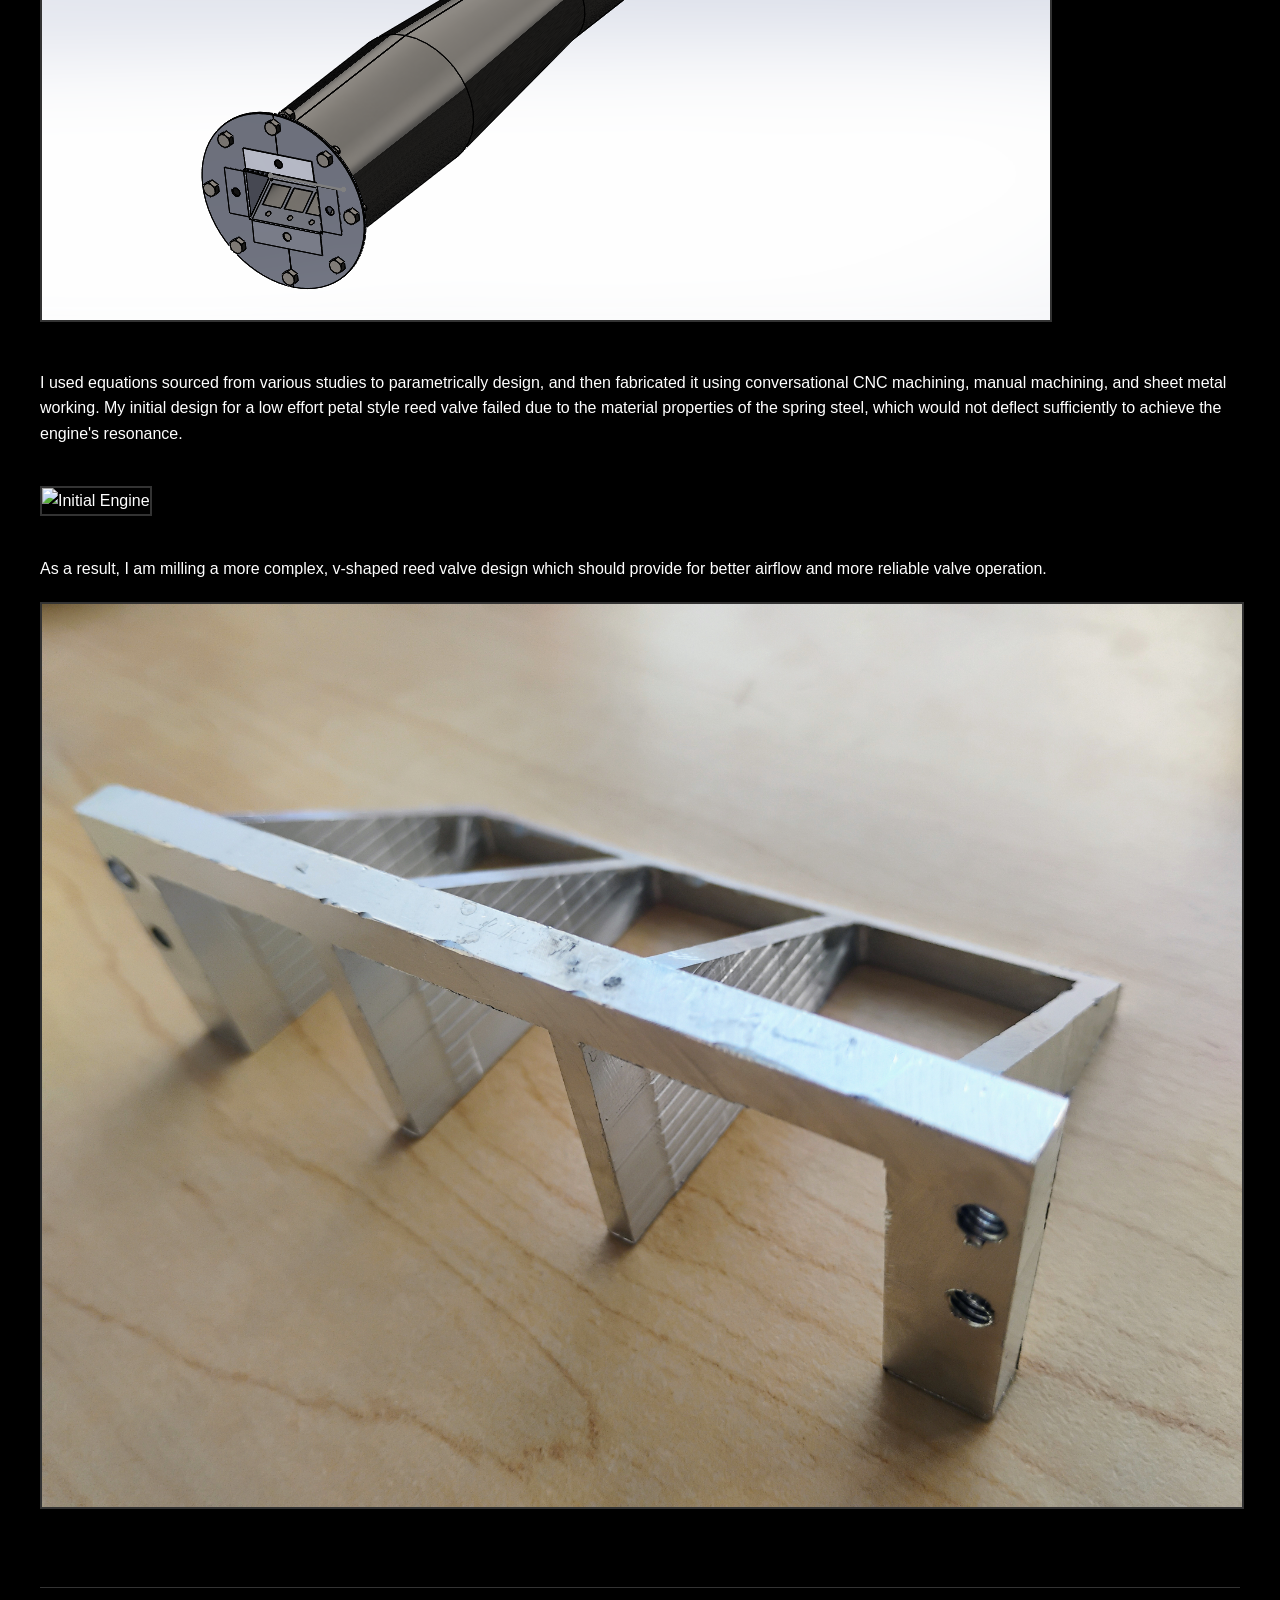
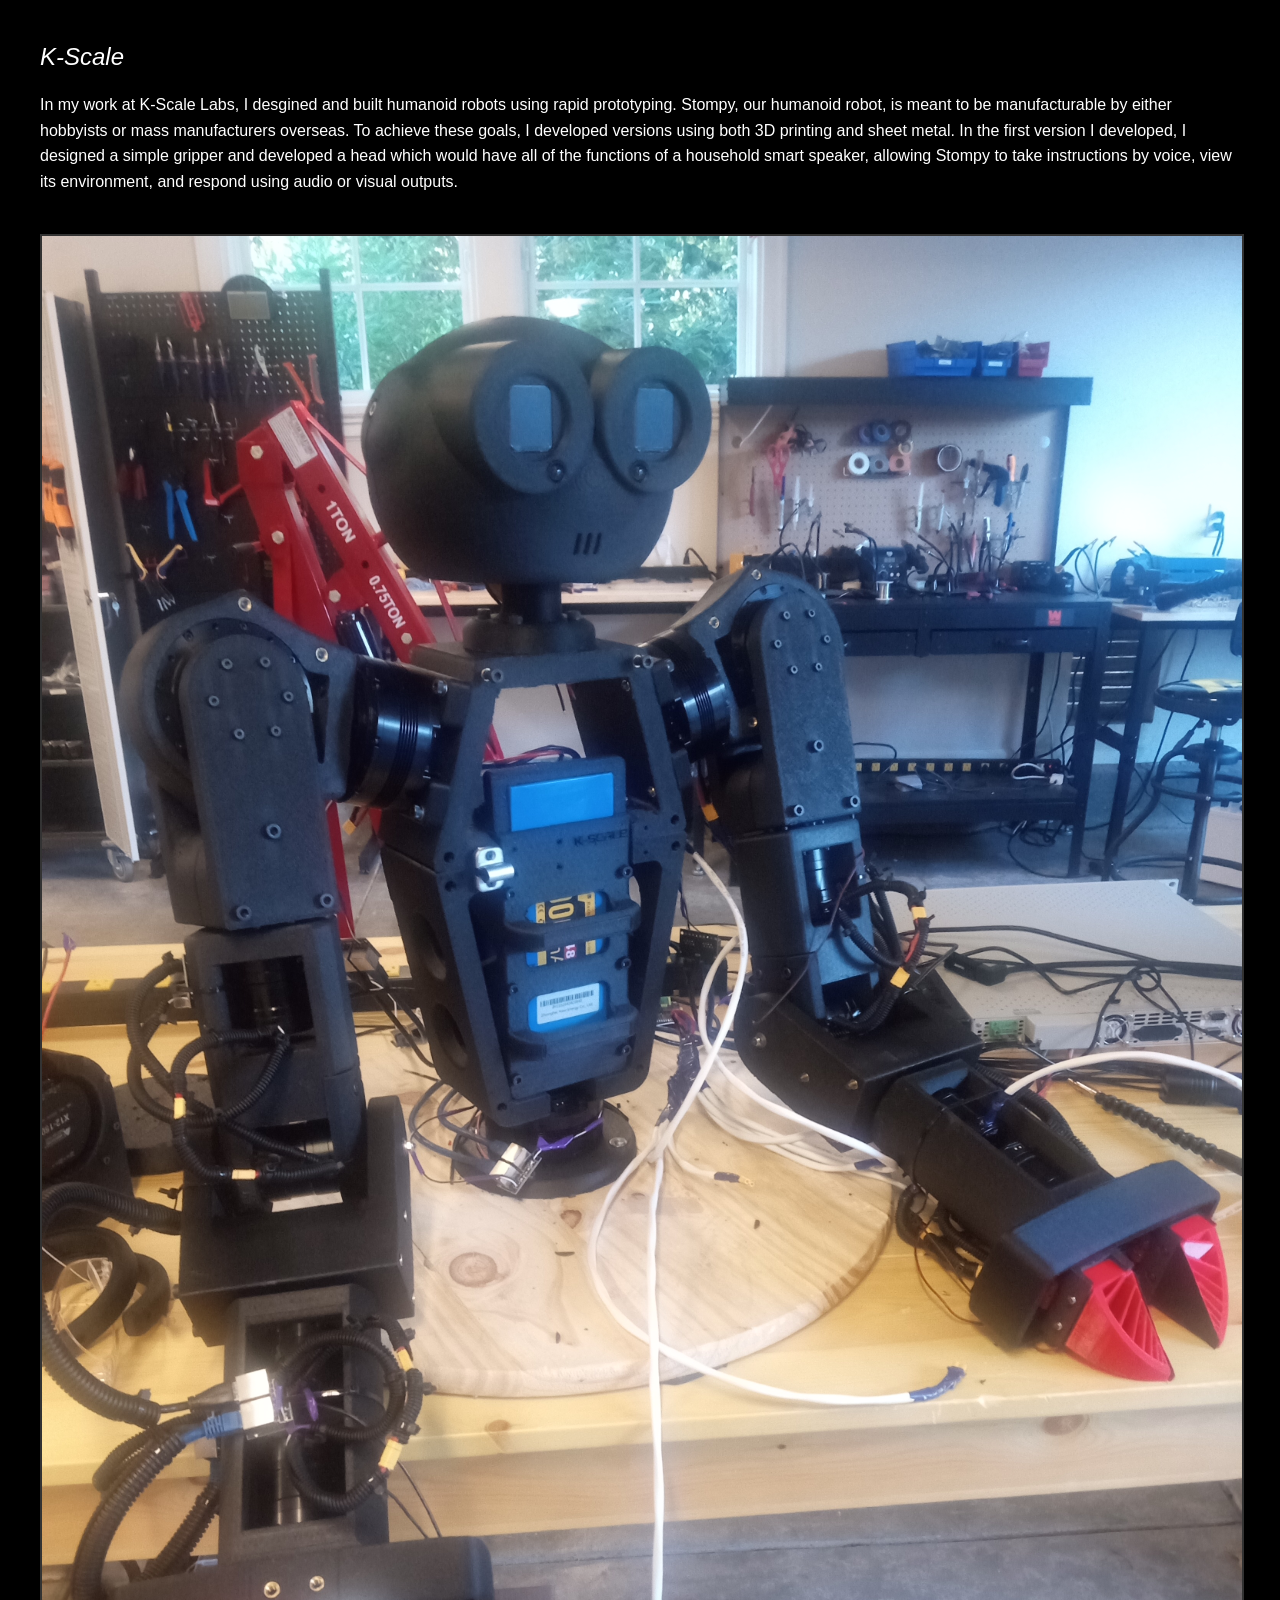
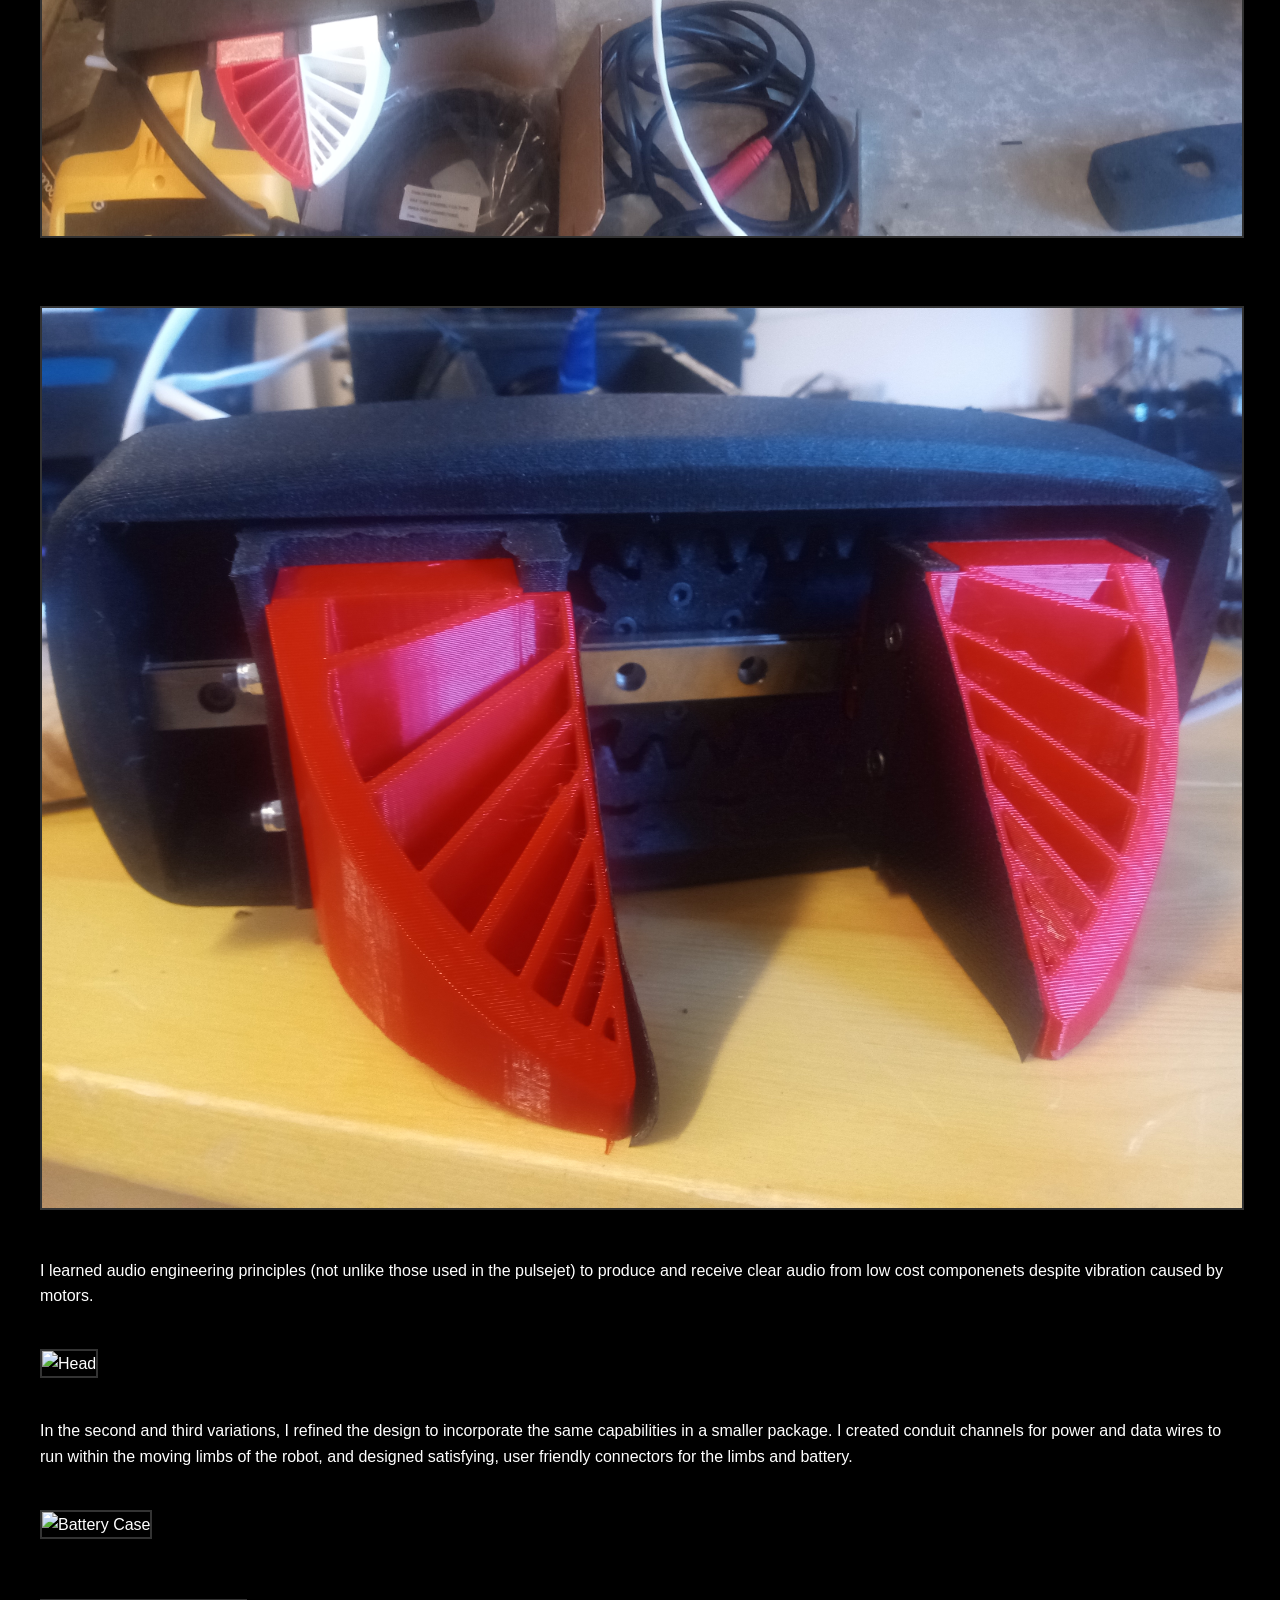
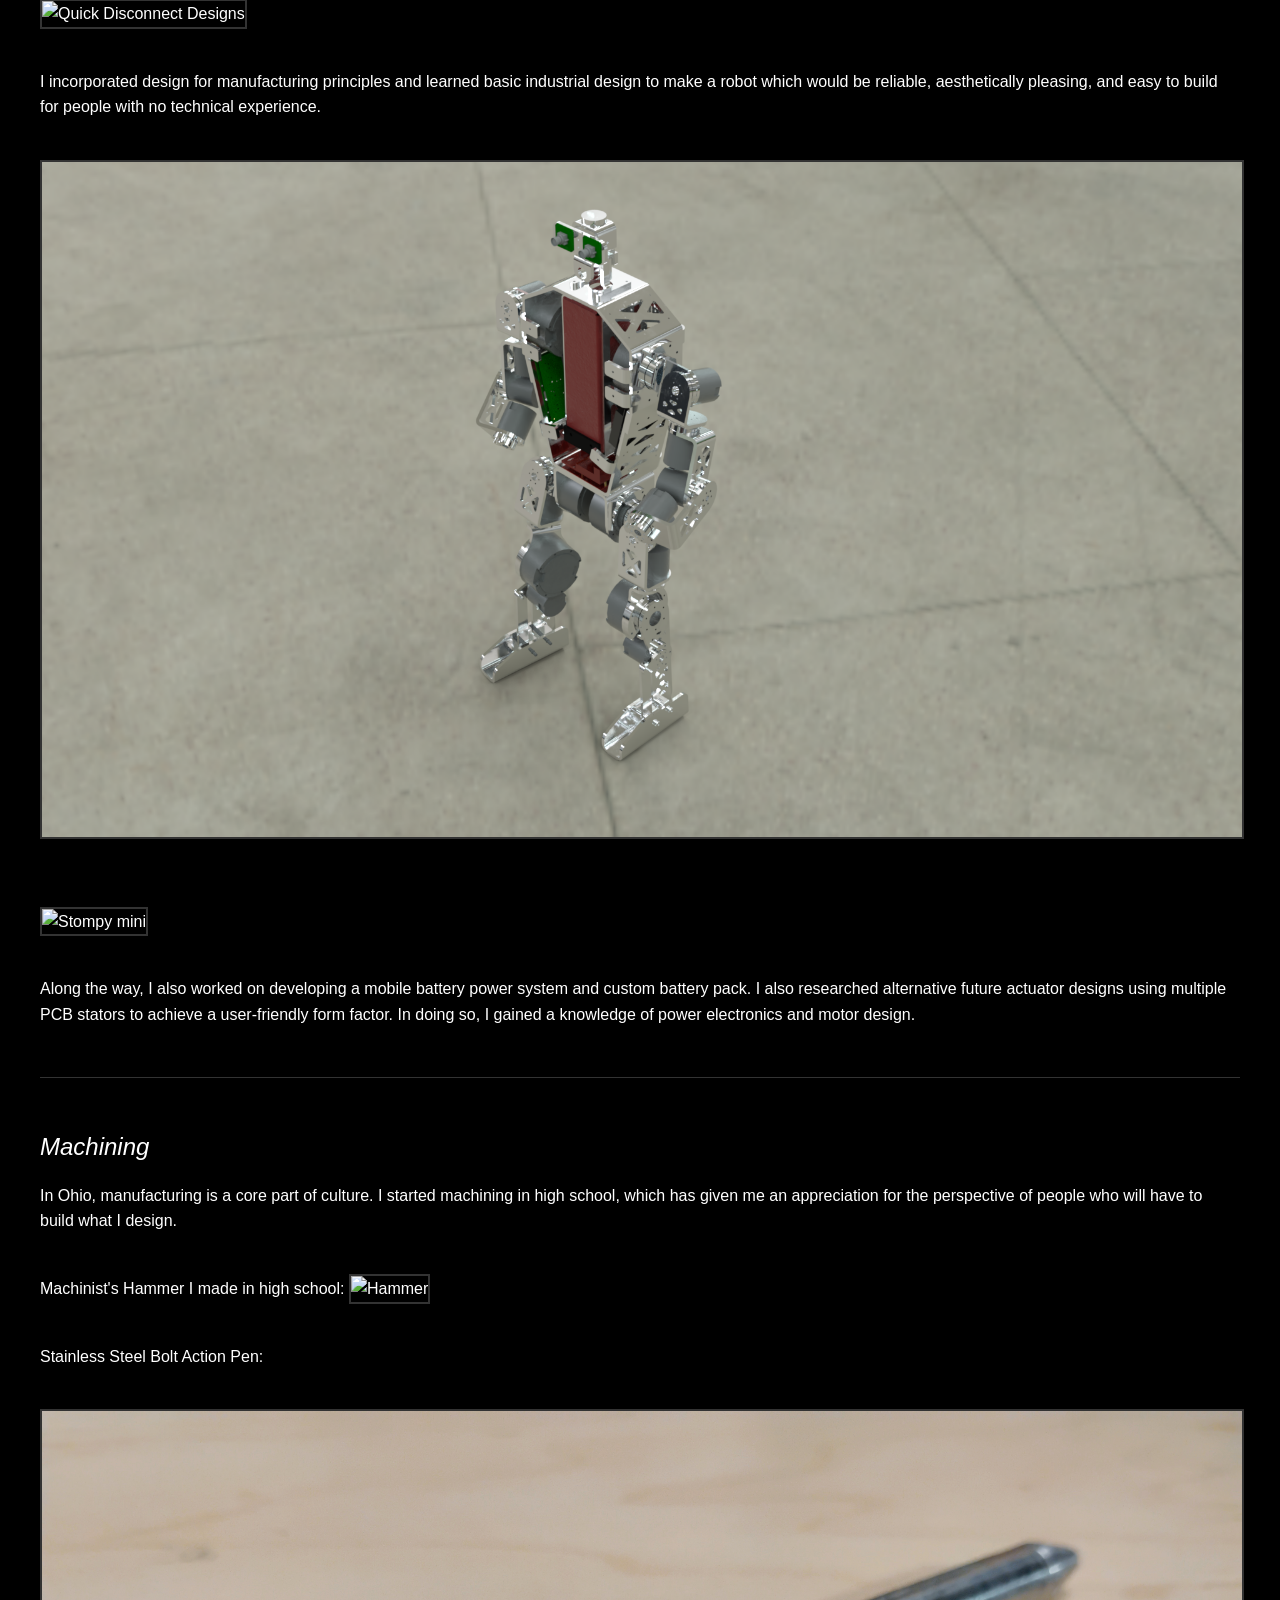
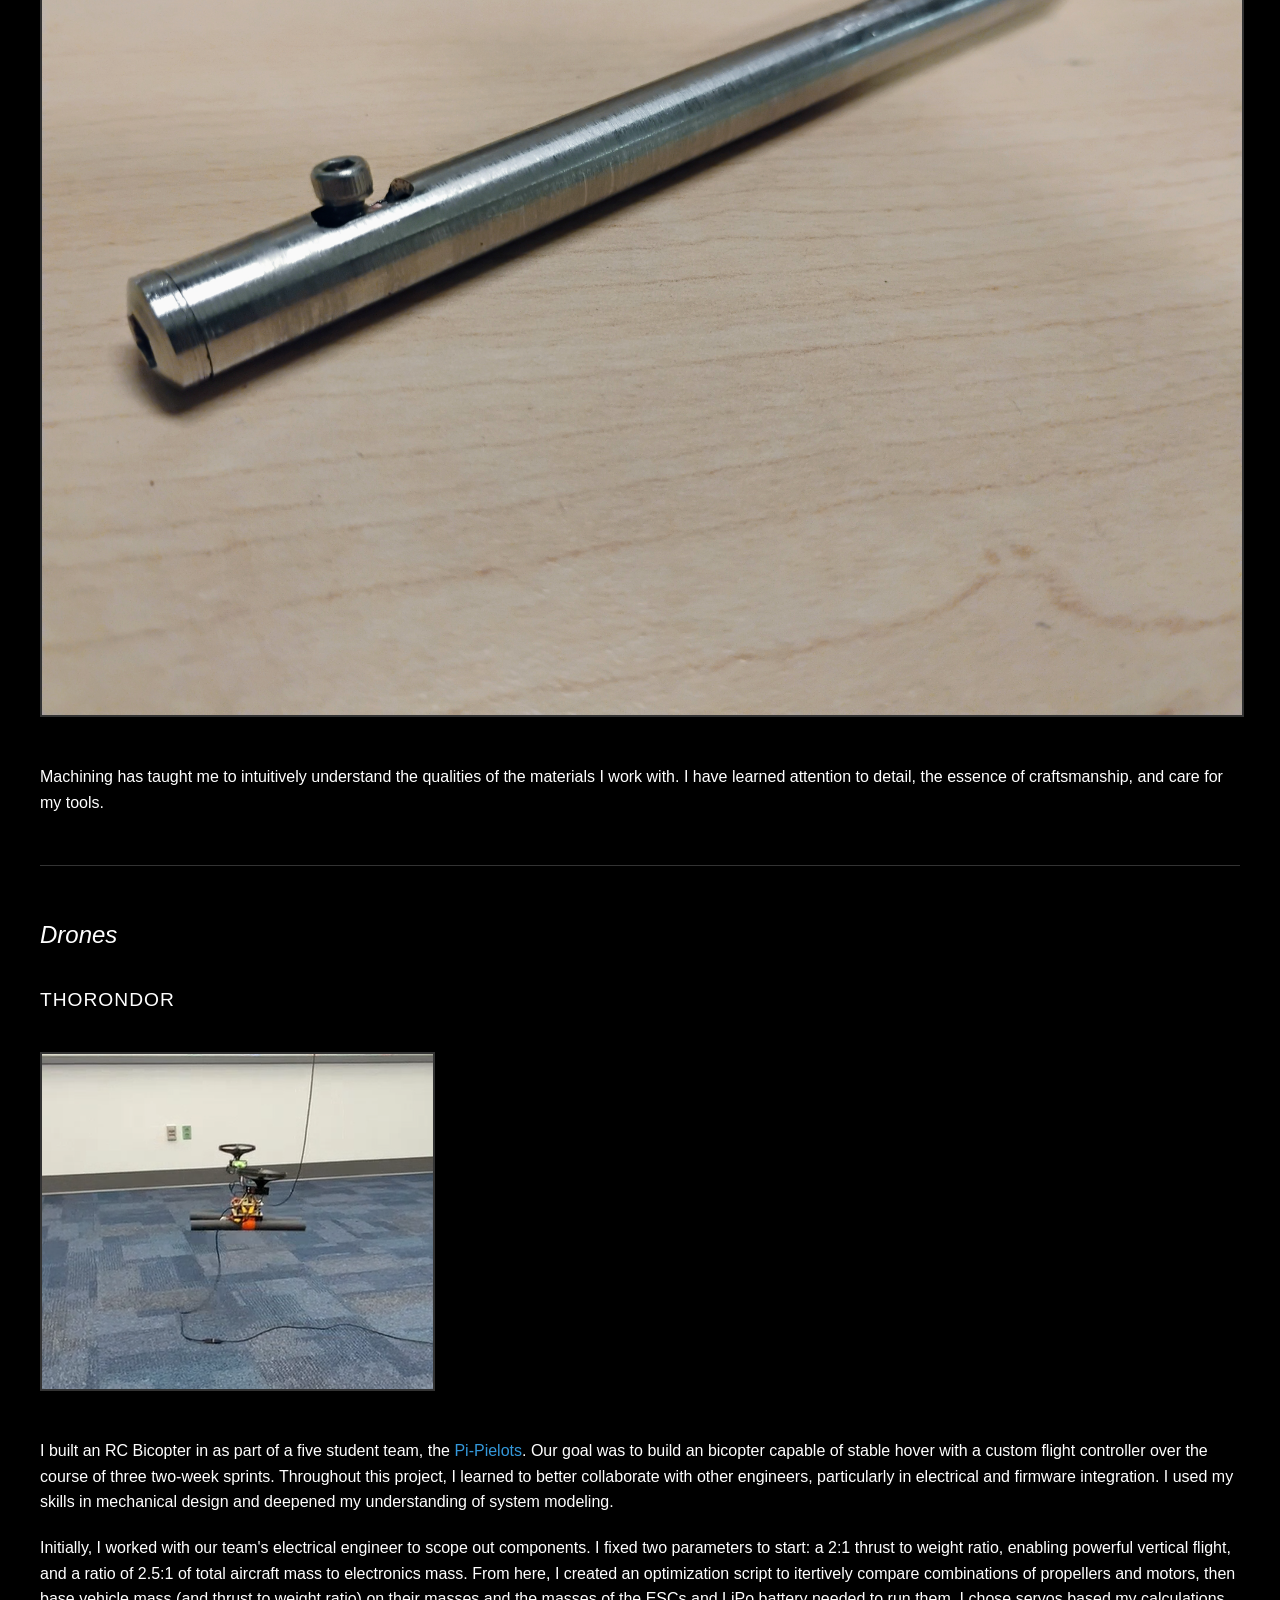
==== commit c27bc301: "Update index.html" ====
--- a/index.html
+++ b/index.html
@@ -131,7 +131,7 @@
         <p><img src="Rocket.jpg" alt="Rocket">
             I currently serve as structures lead on Olin Rocketry, a community of students passionate about aerospace
             engineering. Our current focus is the construction of a series of research and development rockets
-            progressing in altitude toward a flight into space in 2027.
+            progressing in altitude toward a flight into space.
             To meet this ambitious goal, we are developing a variety of technologies which require refined mechanical
             engineering, and the close integration of mechanical, electrical, aerospace and chemical systems.</p>
 
@@ -158,7 +158,7 @@
             airbrakes. Based on these results, I updated the design to prevent failure in flight.
             These calculations also informed the development of the avionics team's flight control algorithm.</p>
 
-        <p><img src="airbrakes_Render.jpg" alt="CAD"></p>
+        <p><img src="final_render.jpg" alt="CAD"></p>
 
         <p>A new experience I gained from this project was the application of analysis to inform a mechanical design
             which would survive large aerodynamic forces, and an electrical system capable of driving it. Through this
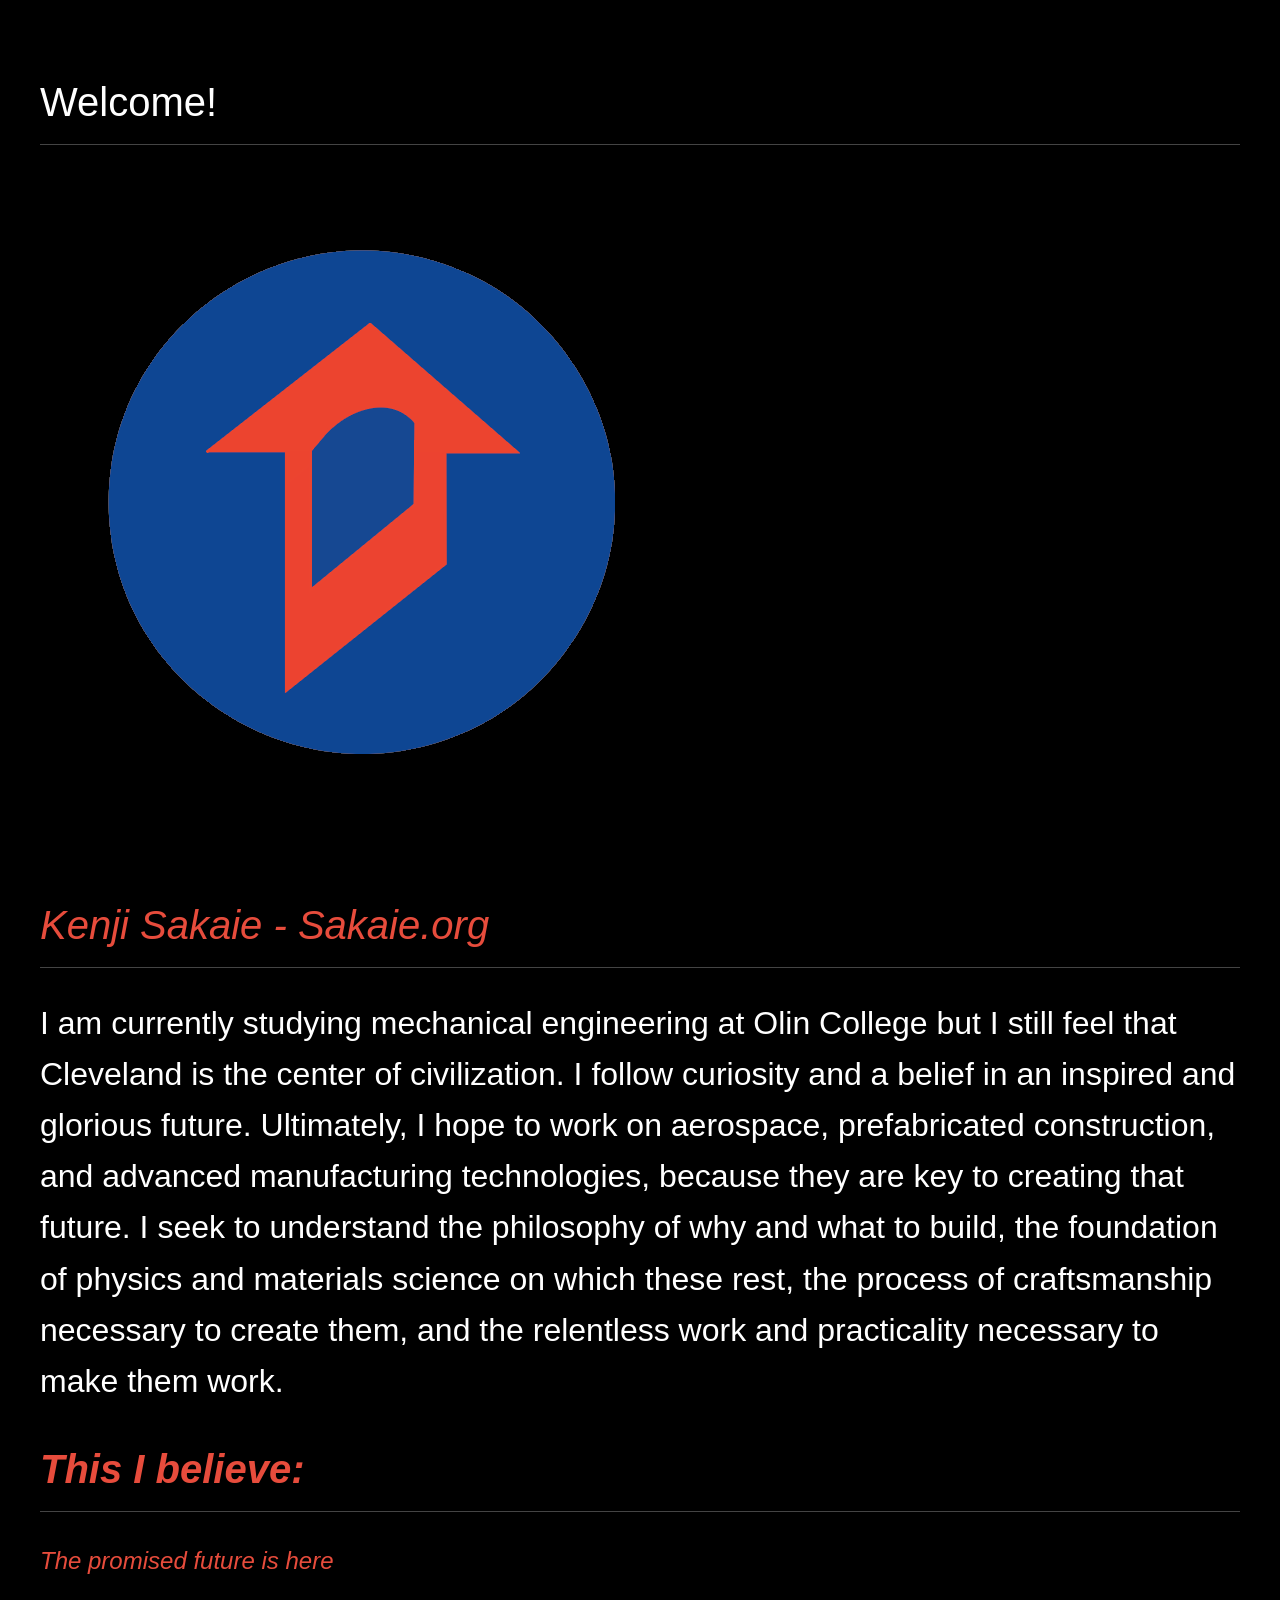
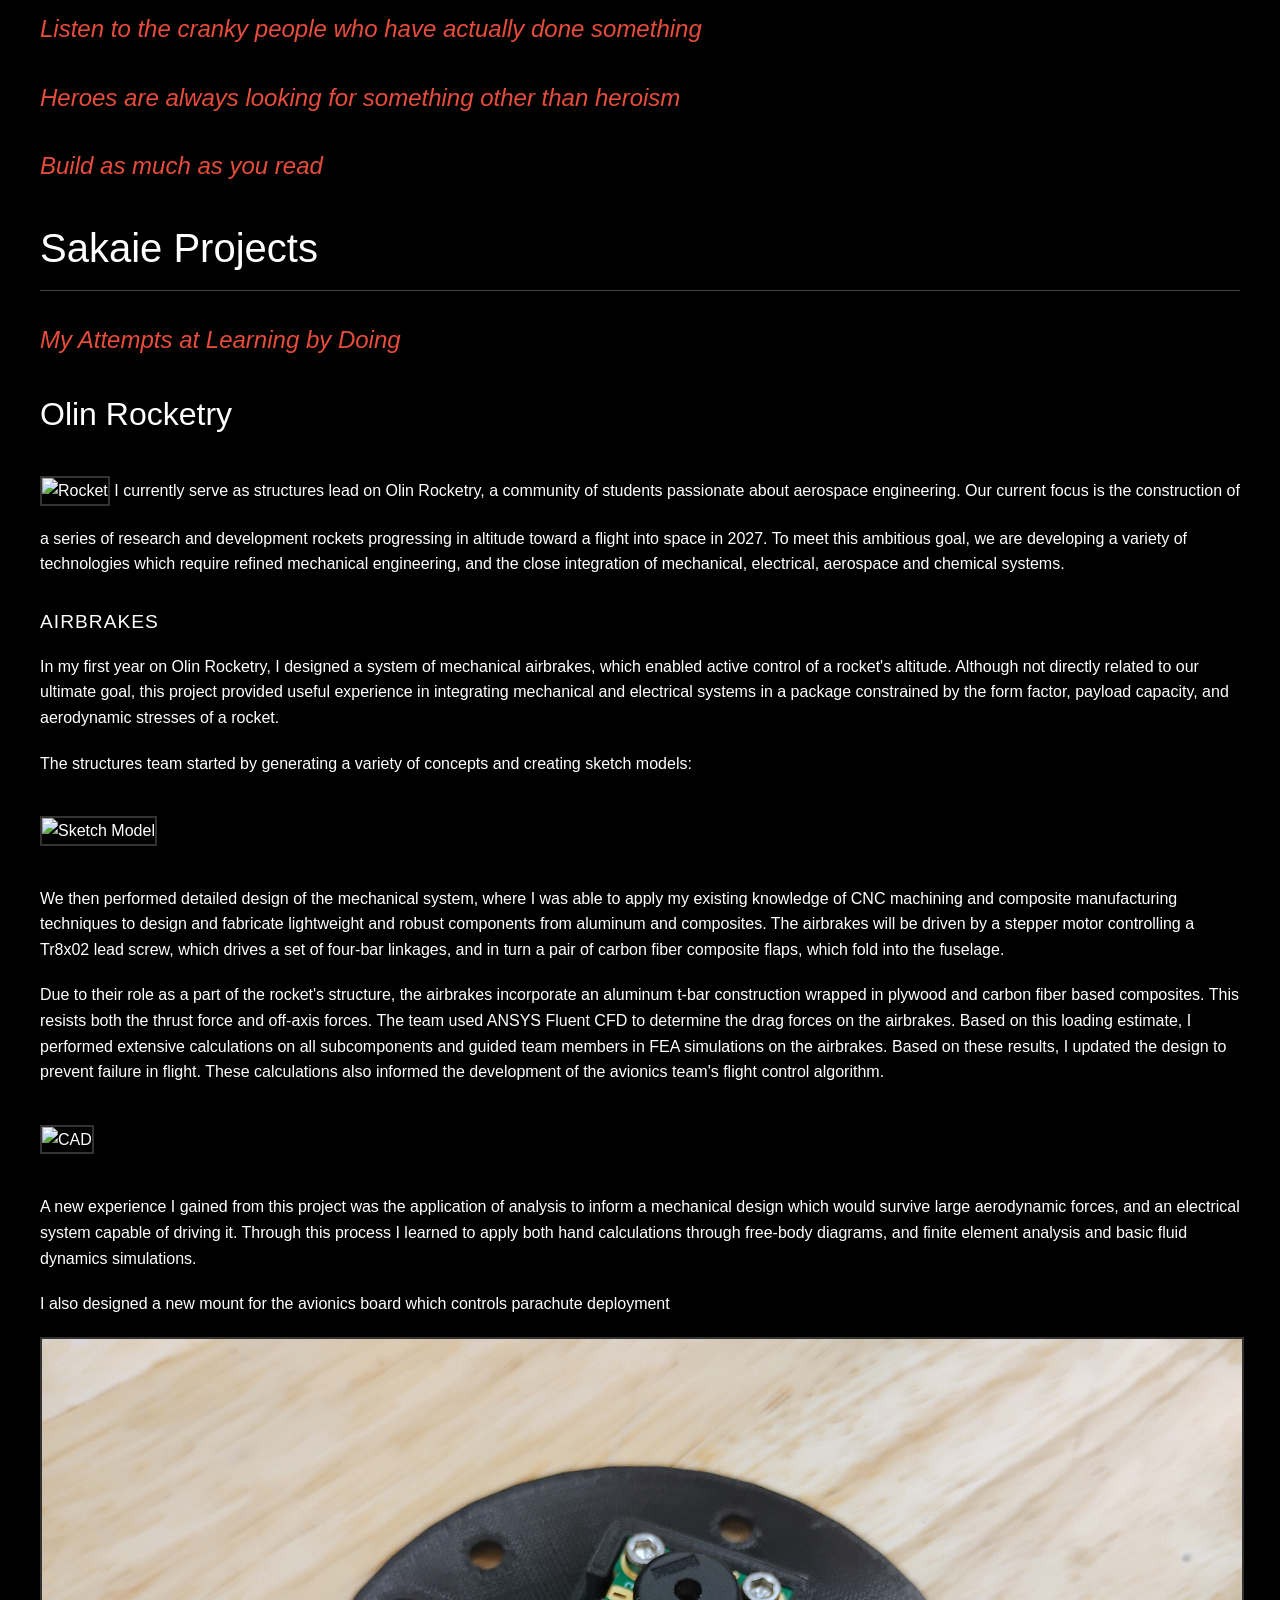
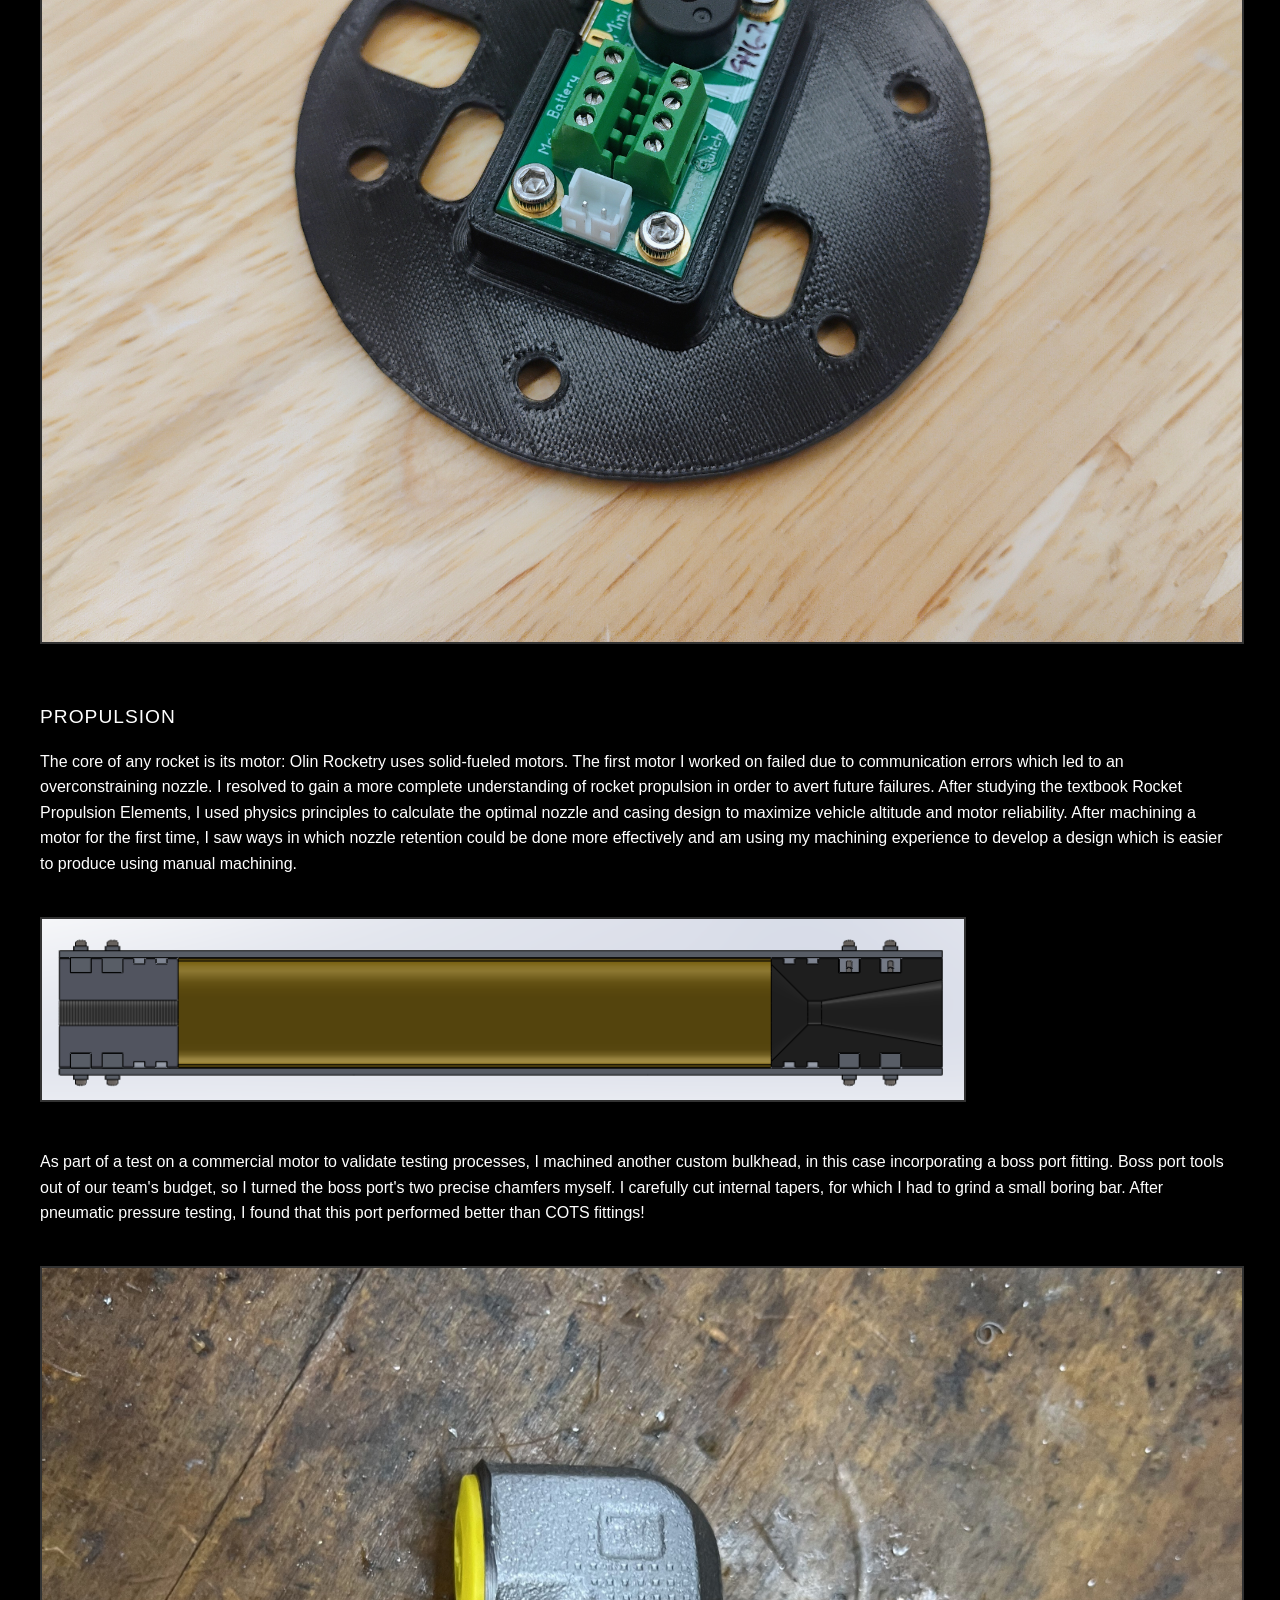
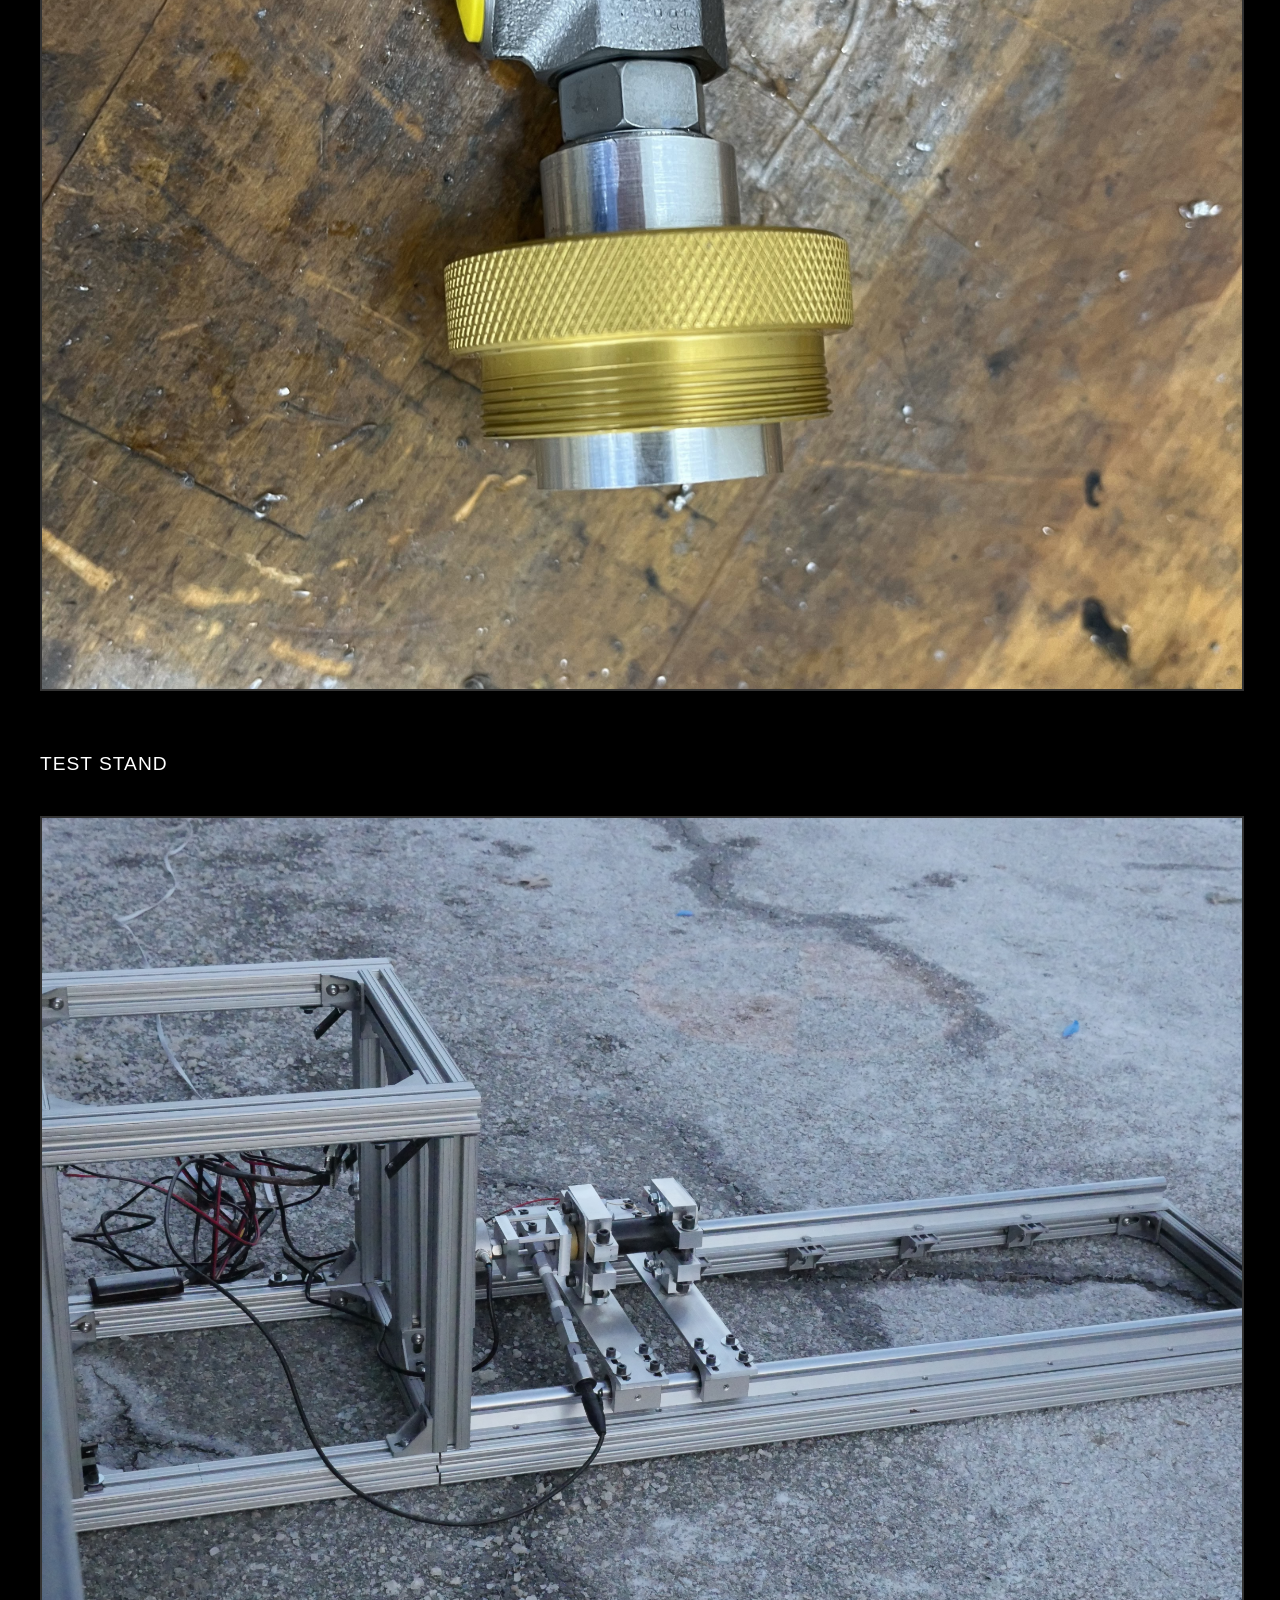
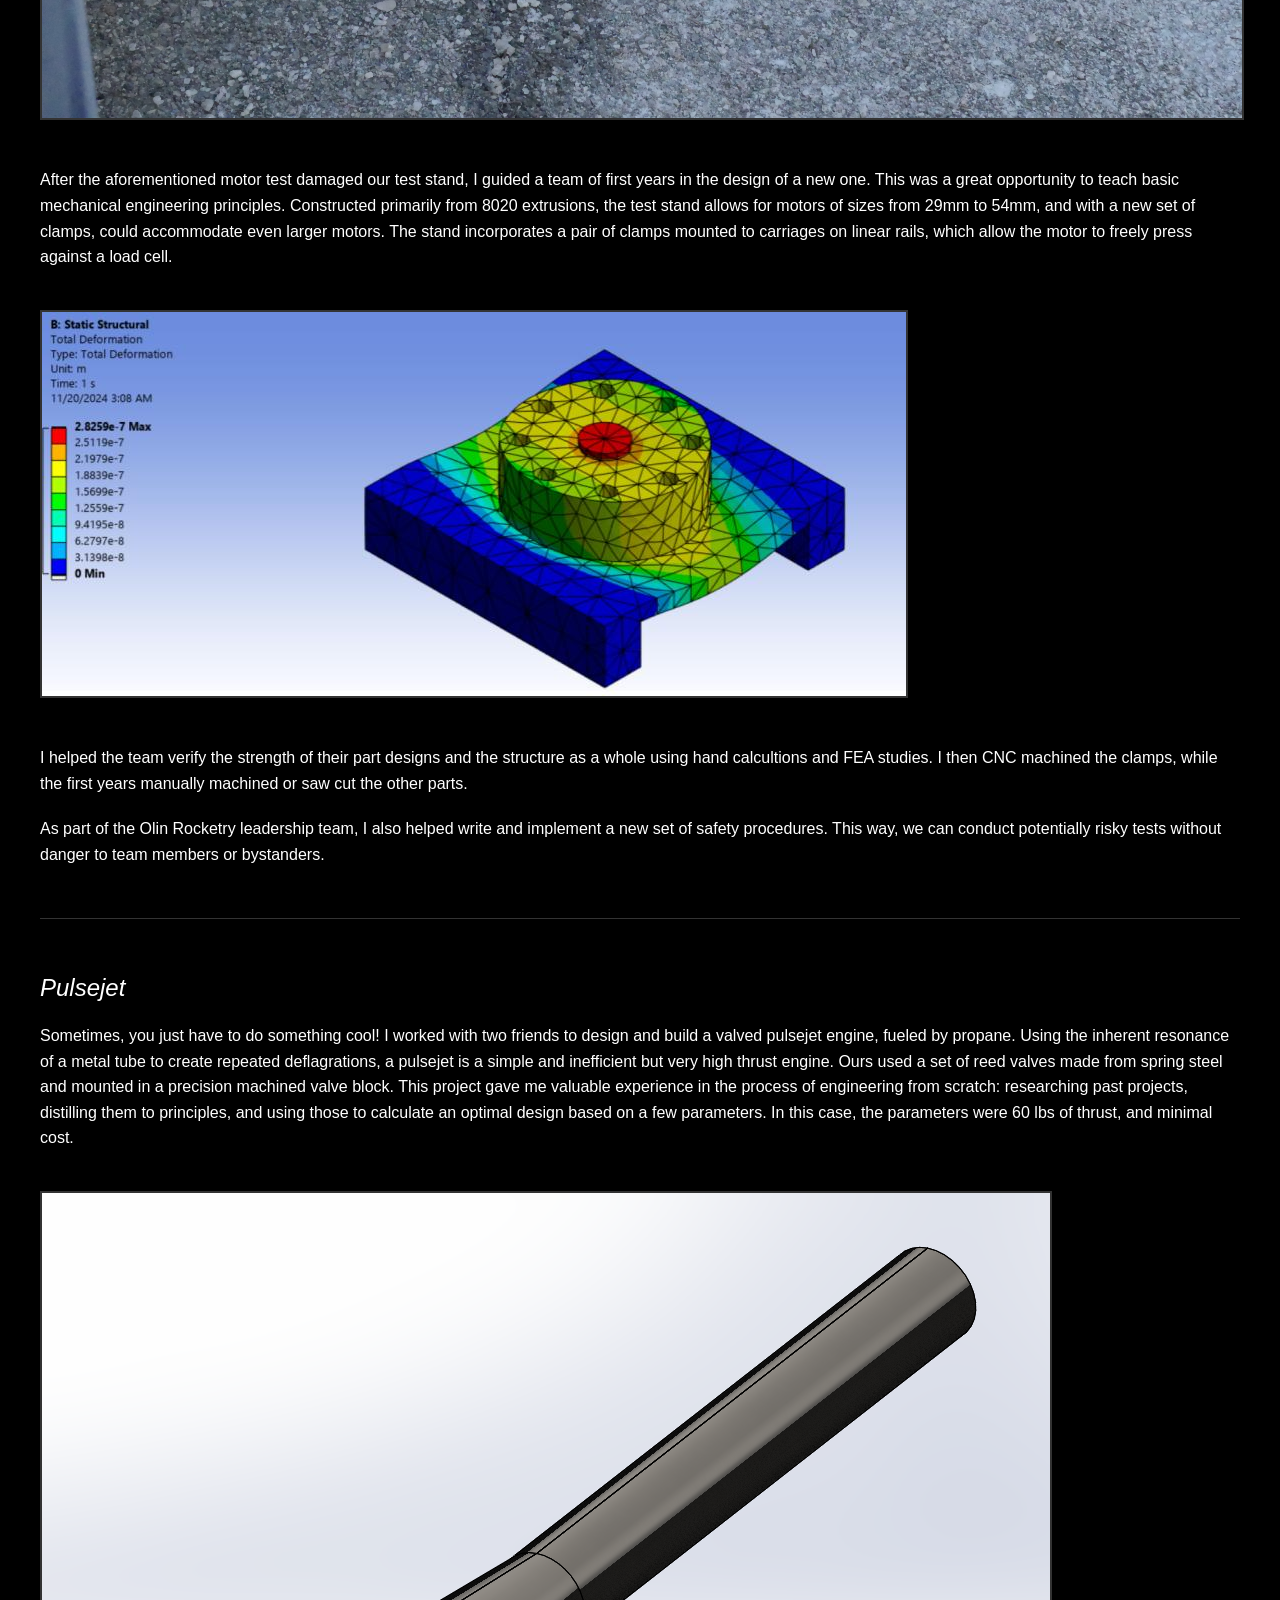
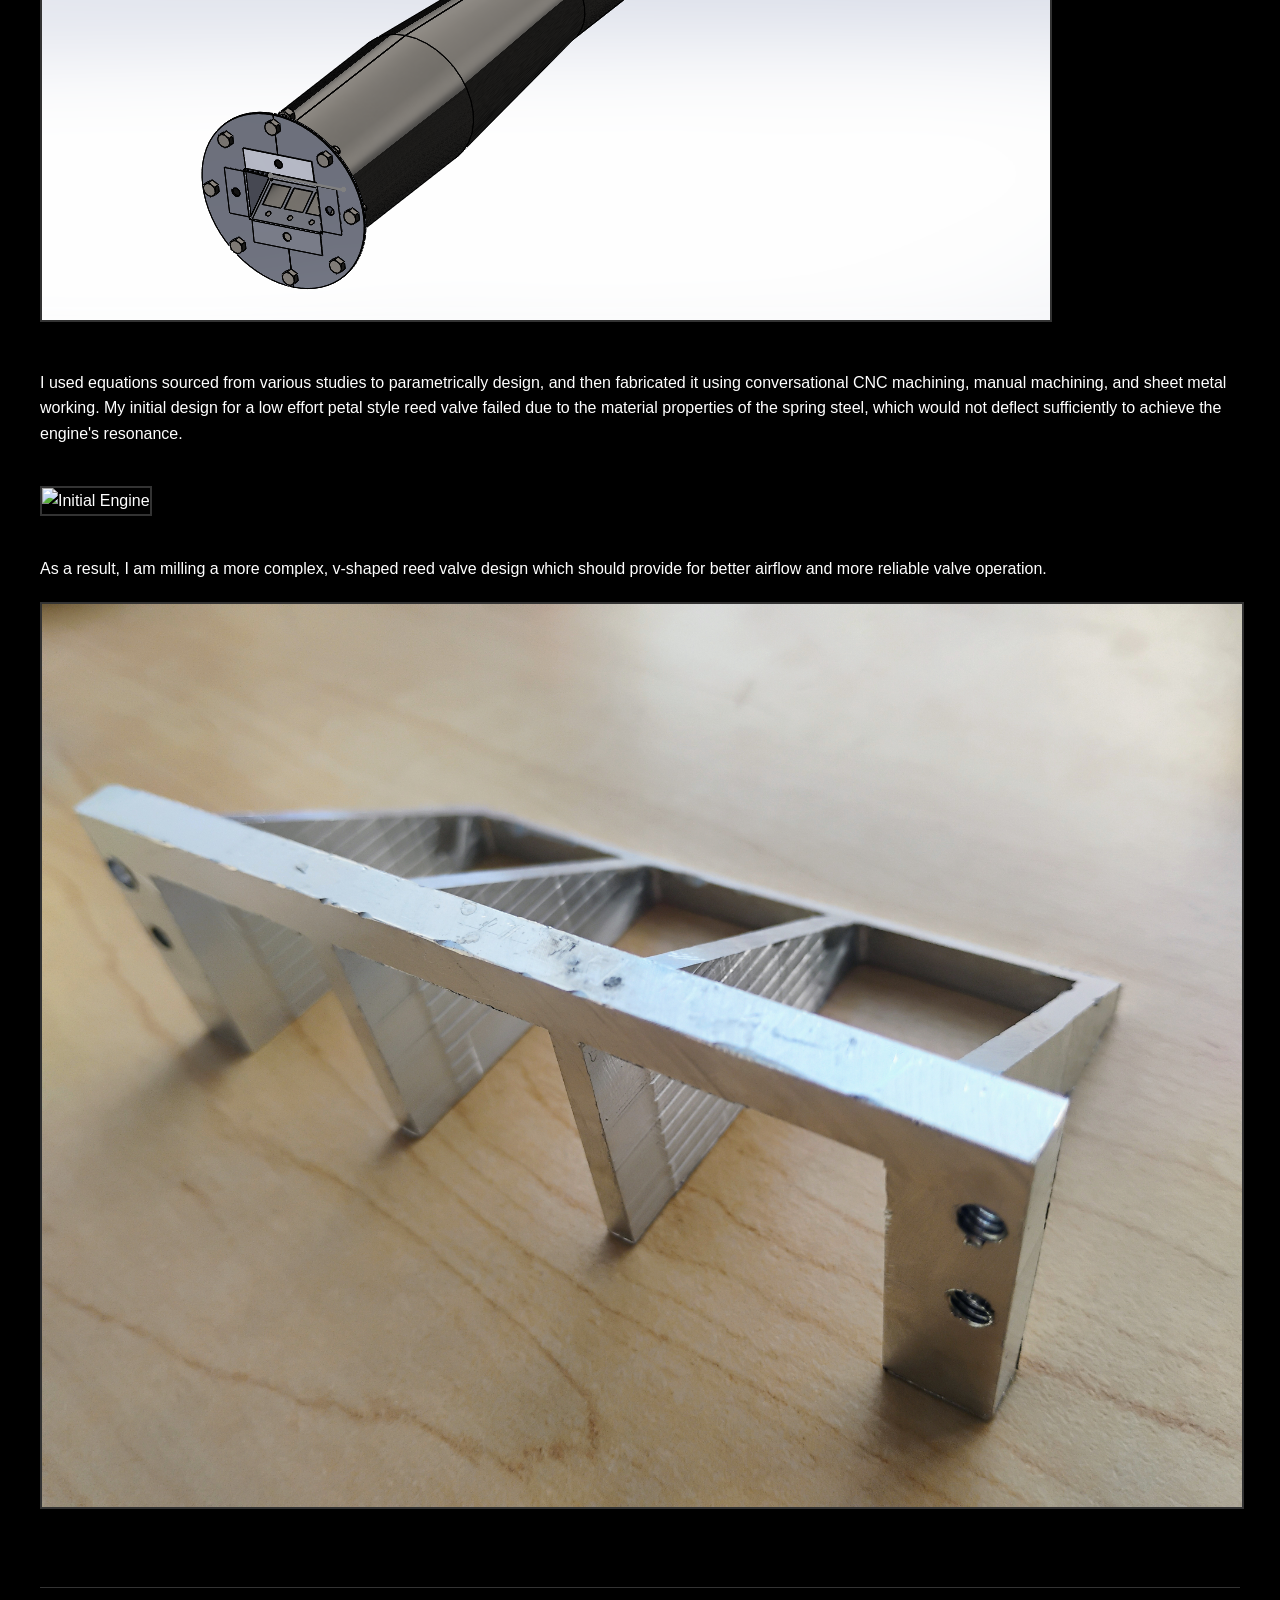
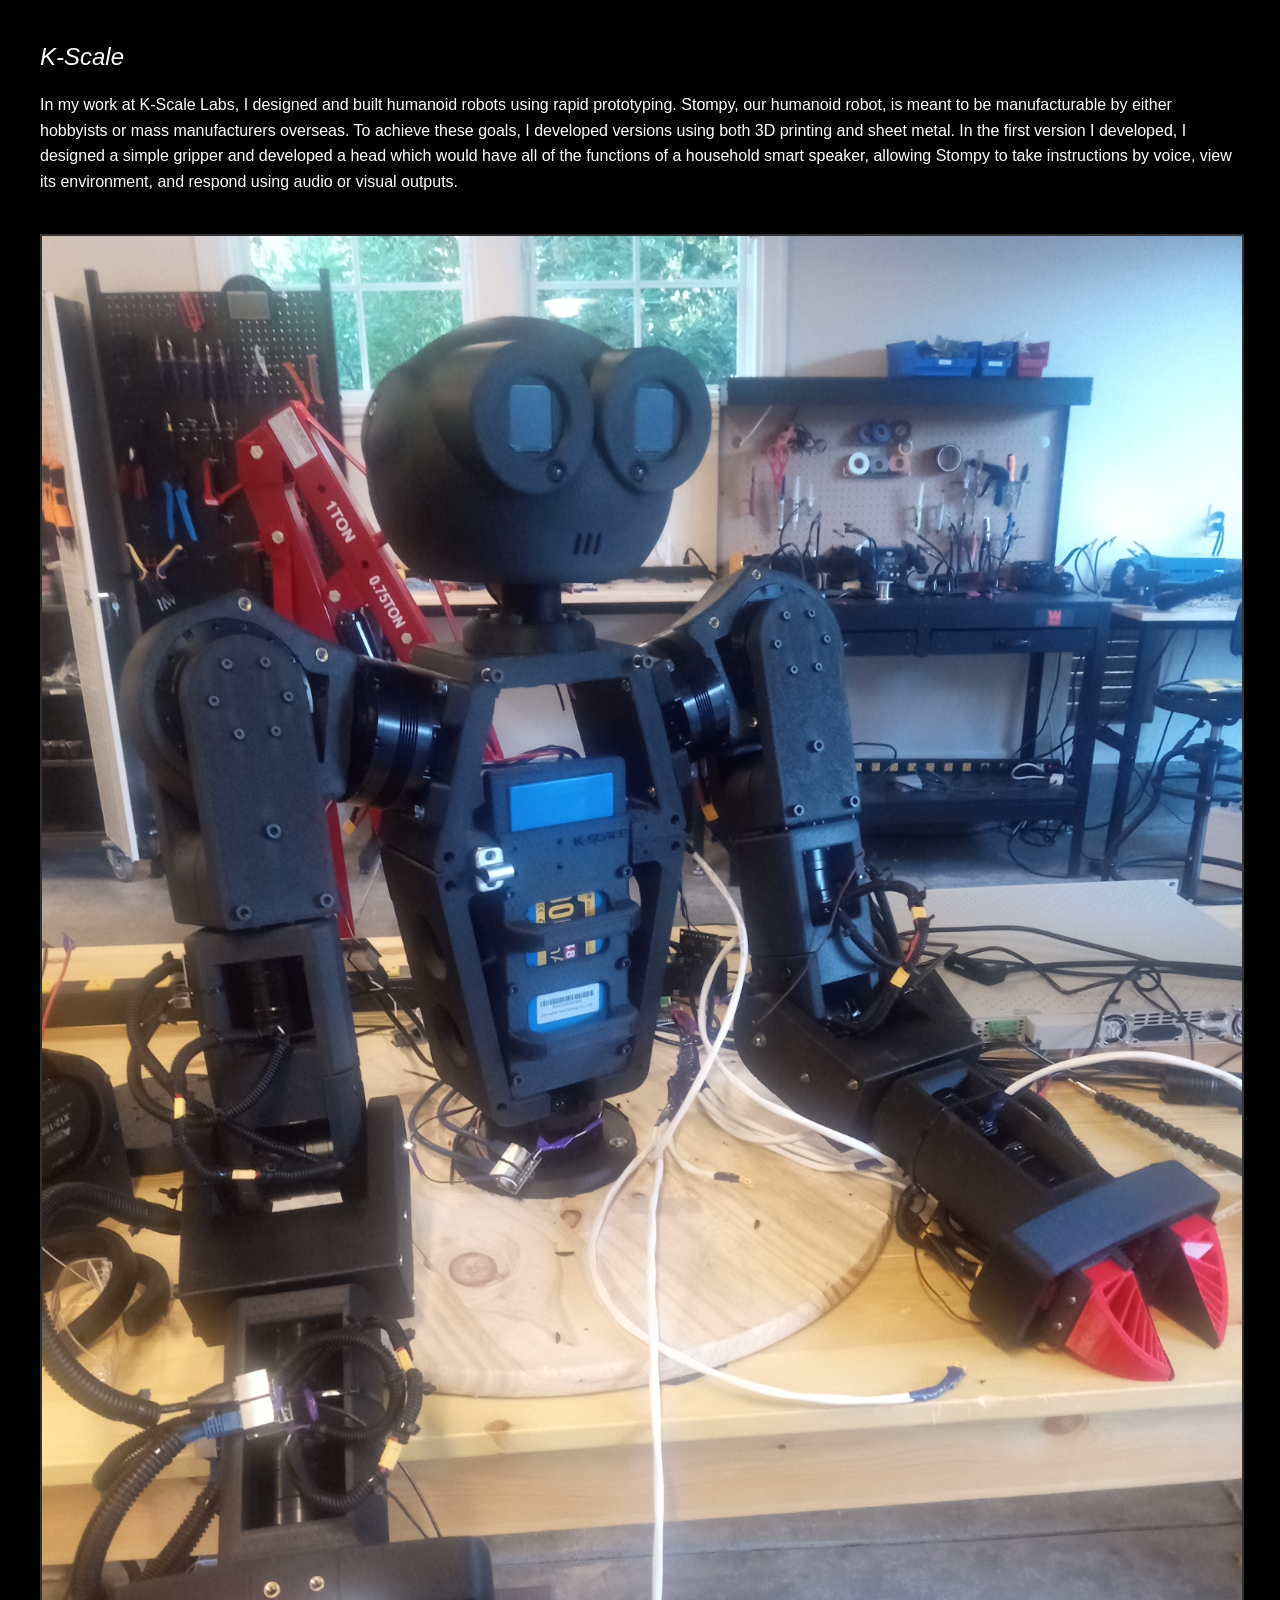
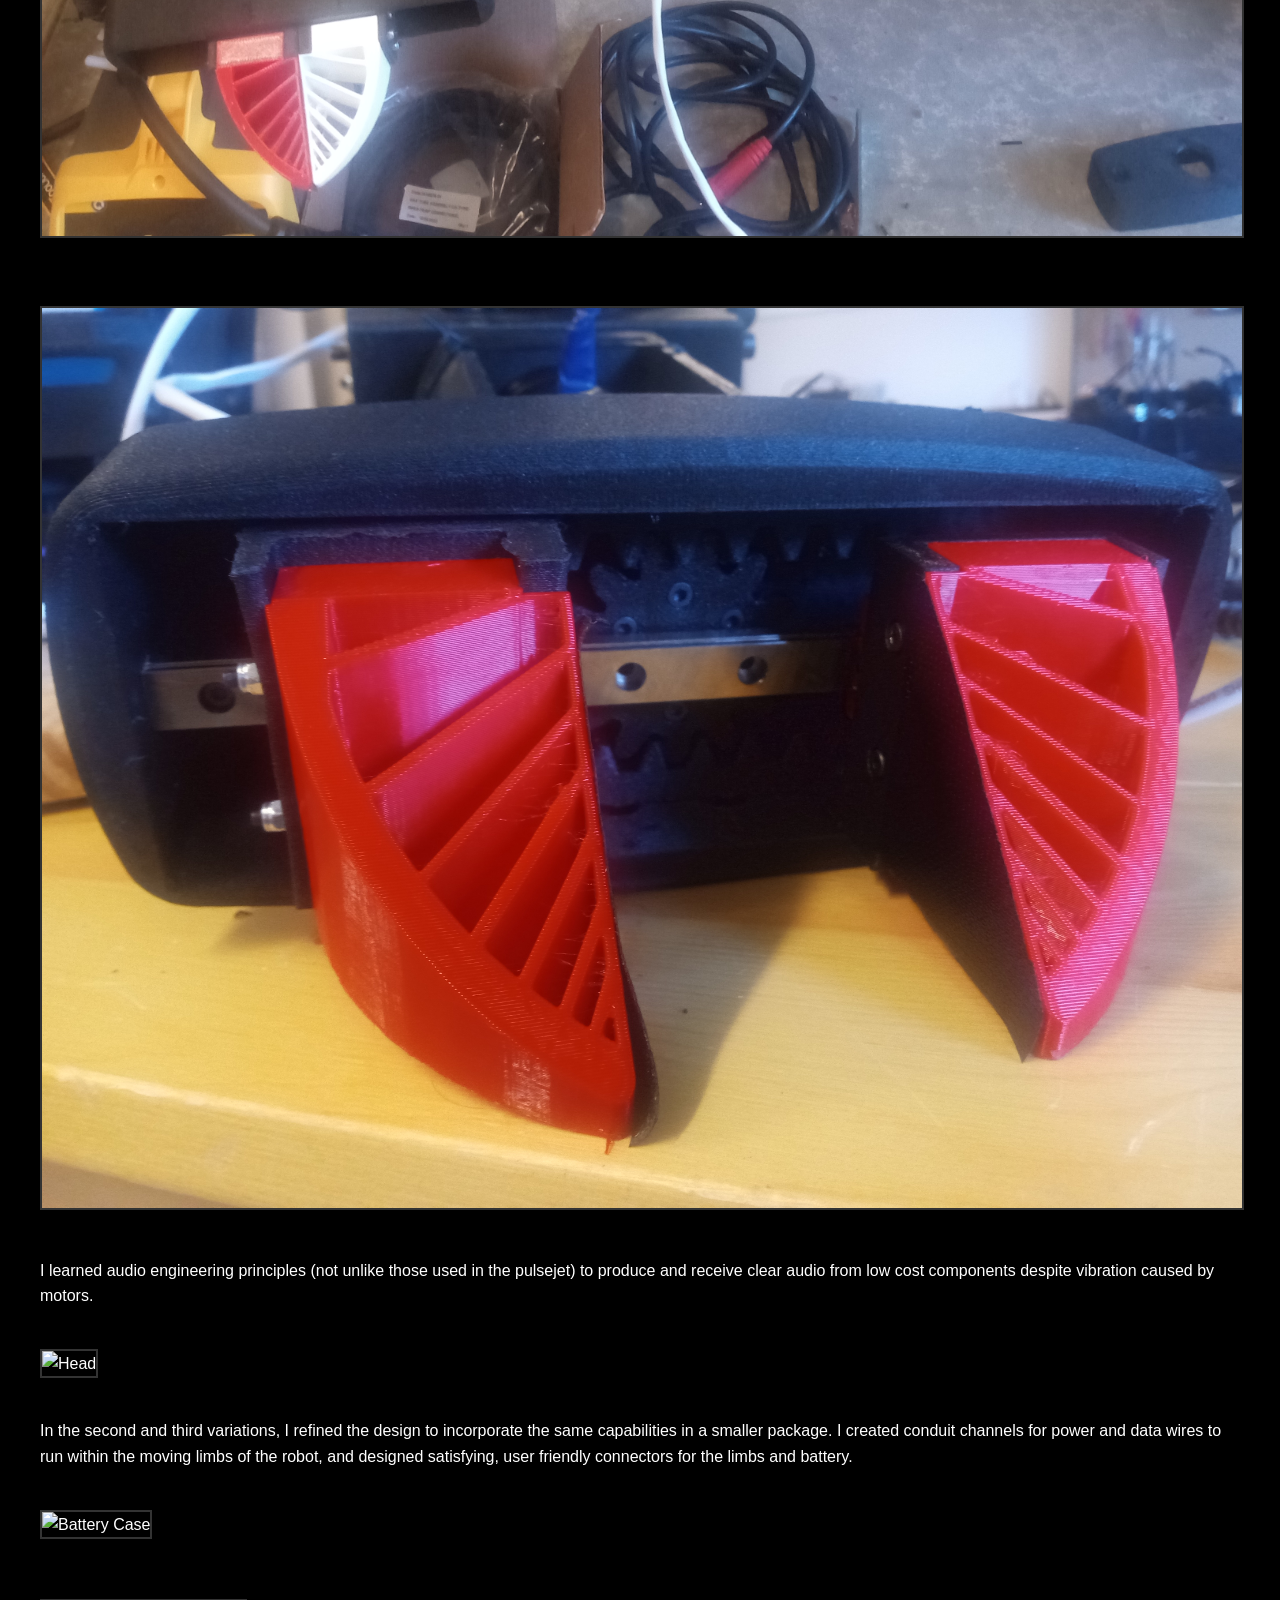
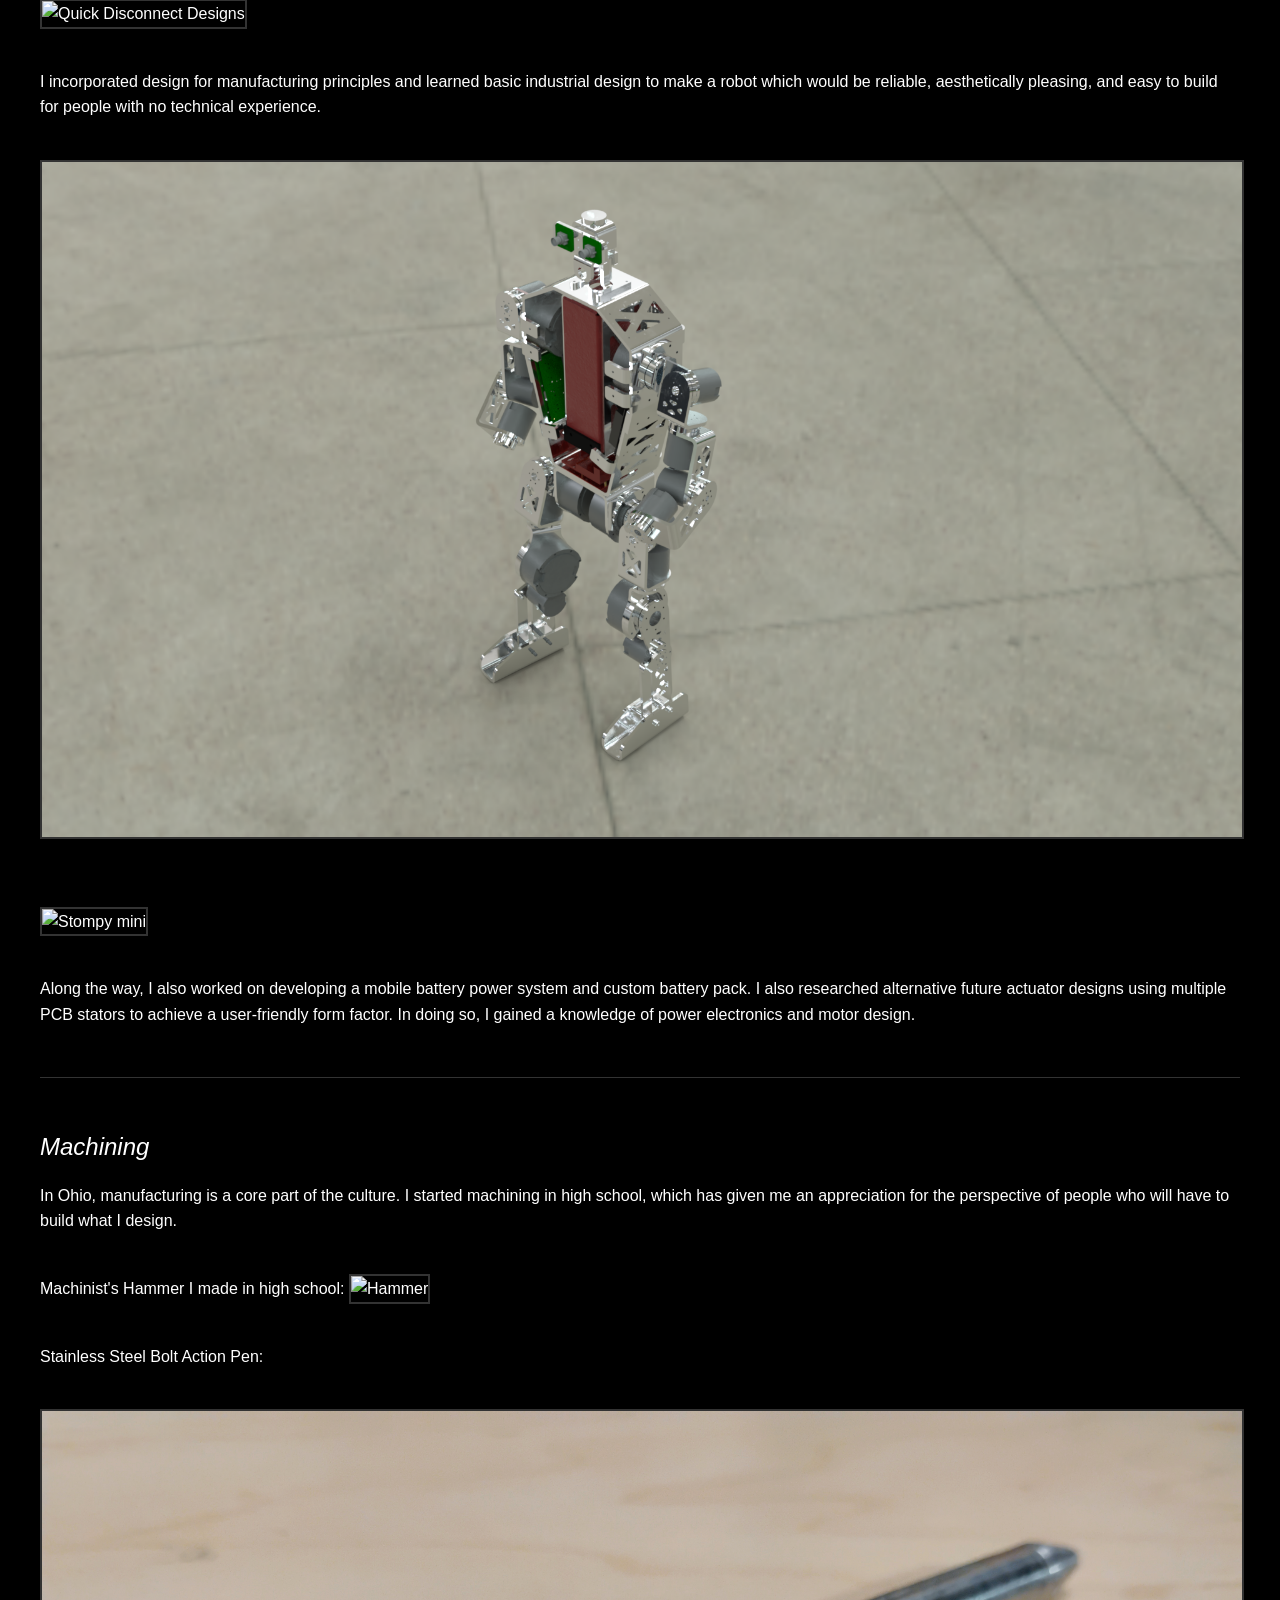
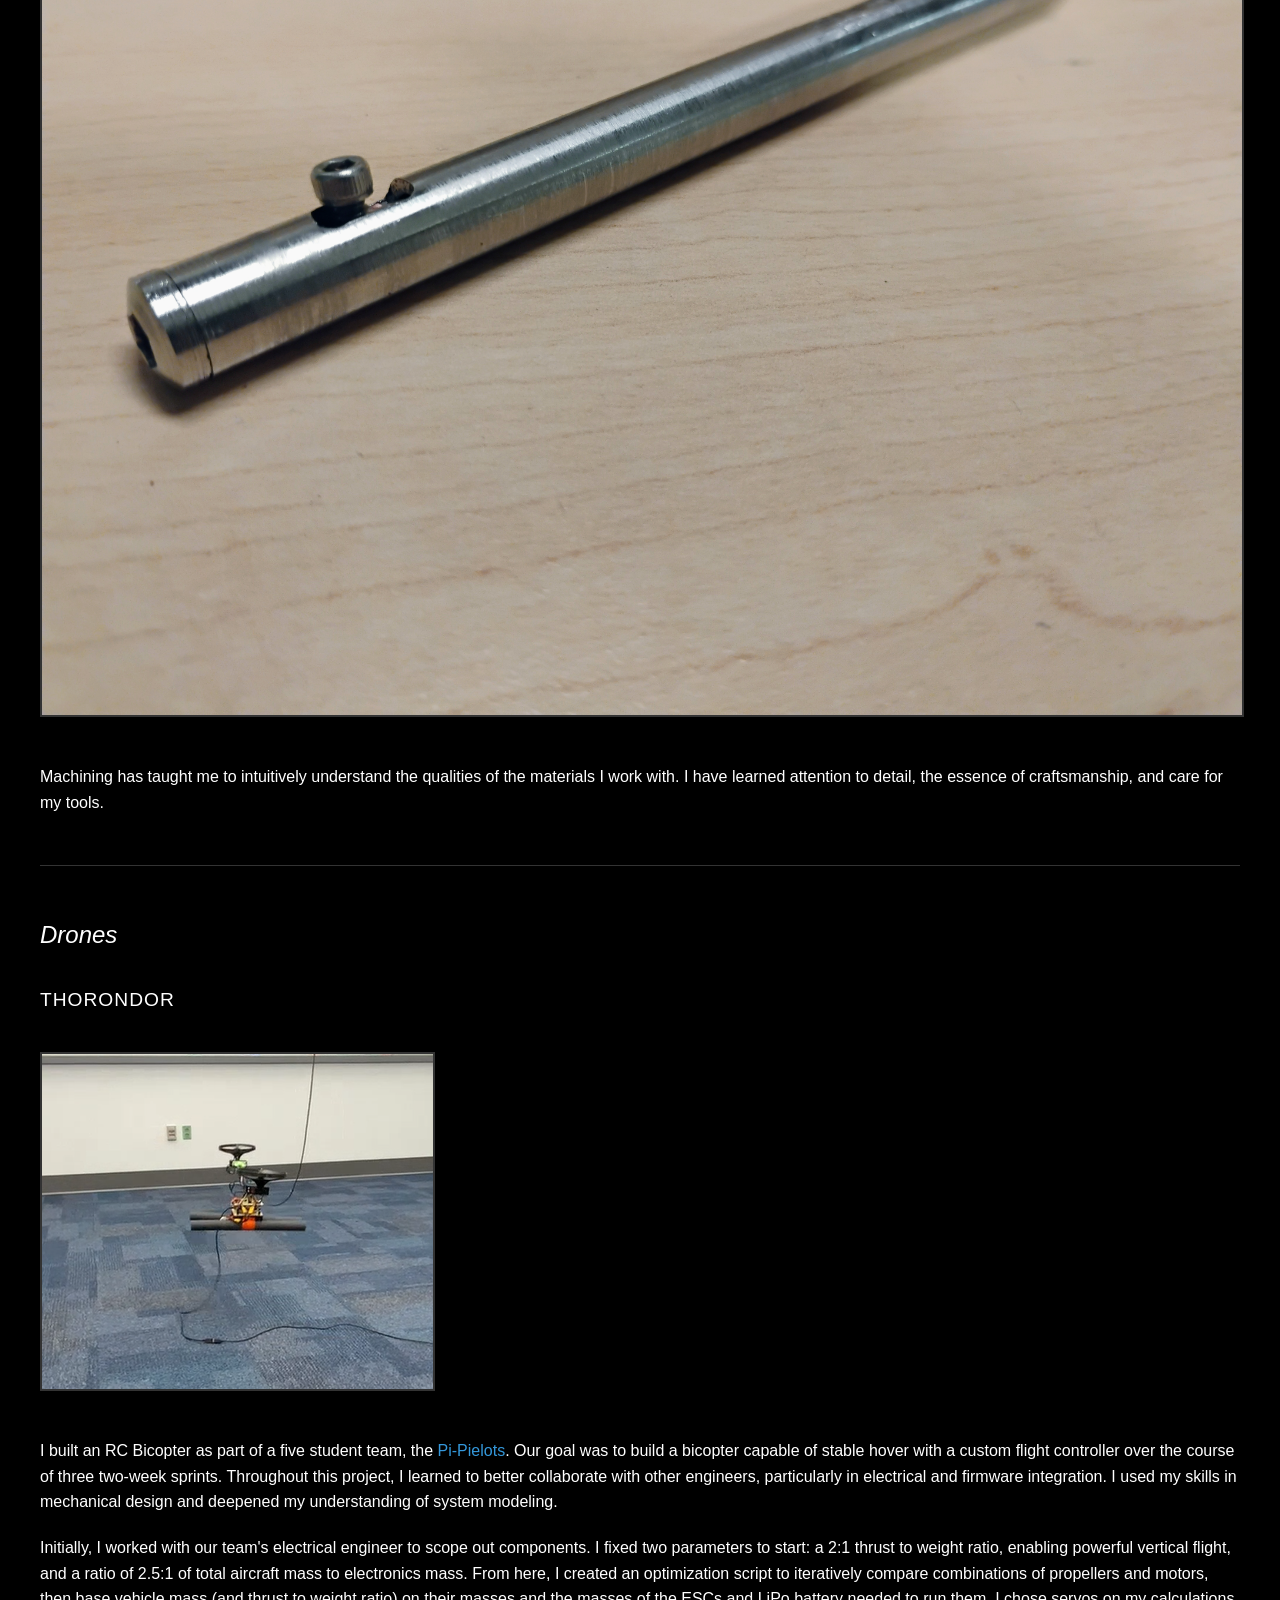
==== commit 7891e745: "Add files via upload" ====
--- a/index.html
+++ b/index.html
@@ -110,15 +110,15 @@
     <h1><em>Kenji Sakaie - Sakaie.org</em></h1>
 
     <h2>I am currently studying mechanical engineering at Olin College but I still feel that Cleveland is the center of
-        civilization. I follow curiousity and a belief in an inspired and glorious future. Ultimately, I hope to work on
+        civilization. I follow curiosity and a belief in an inspired and glorious future. Ultimately, I hope to work on
         aerospace, prefabricated construction, and advanced manufacturing technologies, because they are key to creating
-        that future. I seek to understand the philosphoy of why and what to build, the foundation of physics and
+        that future. I seek to understand the philosophy of why and what to build, the foundation of physics and
         materials science on which these rest, the process of craftsmanship necessary to create them, and the relentless
         work and practicality necessary to make them work.</h2>
 
     <h1><strong><em>This I believe:</em></strong></h1>
 
-    <h3><em>The promsied future is here</em></h3>
+    <h3><em>The promised future is here</em></h3>
     <h3><em>Listen to the cranky people who have actually done something</em></h3>
     <h3><em>Heroes are always looking for something other than heroism</em></h3>
     <h3><em>Build as much as you read</em></h3>
@@ -131,7 +131,7 @@
         <p><img src="Rocket.jpg" alt="Rocket">
             I currently serve as structures lead on Olin Rocketry, a community of students passionate about aerospace
             engineering. Our current focus is the construction of a series of research and development rockets
-            progressing in altitude toward a flight into space.
+            progressing in altitude toward a flight into space in 2027.
             To meet this ambitious goal, we are developing a variety of technologies which require refined mechanical
             engineering, and the close integration of mechanical, electrical, aerospace and chemical systems.</p>
 
@@ -152,17 +152,18 @@
 
         <p>Due to their role as a part of the rocket's structure, the airbrakes incorporate an aluminum t-bar
             construction wrapped in plywood and carbon fiber based composites. This resists both the thrust force and
-            off axis forces.
-            I team used ANSYS Fluent CFD to determined the drag forces on the airbrakes. Based on this loading estimate,
-            I performed extrensive calculations on all subcomponents and guided team members in FEA simulations on the
+            off-axis forces.
+            The team used ANSYS Fluent CFD to determine the drag forces on the airbrakes. Based on this loading
+            estimate,
+            I performed extensive calculations on all subcomponents and guided team members in FEA simulations on the
             airbrakes. Based on these results, I updated the design to prevent failure in flight.
             These calculations also informed the development of the avionics team's flight control algorithm.</p>
 
-        <p><img src="final_render.jpg" alt="CAD"></p>
+        <p><img src="airbrakes_render.jpg" alt="CAD"></p>
 
         <p>A new experience I gained from this project was the application of analysis to inform a mechanical design
             which would survive large aerodynamic forces, and an electrical system capable of driving it. Through this
-            process I learned to apply both hand calculations through free body diagrams, and finite element analysis
+            process I learned to apply both hand calculations through free-body diagrams, and finite element analysis
             and basic fluid dynamics simulations.</p>
 
         <p>I also designed a new mount for the avionics board which controls parachute deployment
@@ -170,15 +171,15 @@
         </p>
 
         <h4>Propulsion</h4>
-        <p>The core of any rocket is its motor: Olin Rocketry uses solid fueled motors. The first motor I worked on
+        <p>The core of any rocket is its motor: Olin Rocketry uses solid-fueled motors. The first motor I worked on
             failed due to communication errors which led to an overconstraining nozzle. I resolved to gain a more
             complete understanding of rocket propulsion in order to avert future failures. After studying the textbook
-            Rocket Propulsion Elements, I am used physics principles to calculate the optimal nozzle and casing design
+            Rocket Propulsion Elements, I used physics principles to calculate the optimal nozzle and casing design
             to maximize vehicle altitude and motor reliability. After machining a motor for the first time, I saw ways
-            in which nozzle retention could be done more effectively am using my extensive machining experience to
+            in which nozzle retention could be done more effectively and am using my machining experience to
             develop a design which is easier to produce using manual machining.</p>
 
-        <p><img src="RocketMotor.png" alt="Motor Cad"></p>
+        <p><img src="RocketMotor.png" alt="Motor CAD"></p>
 
         <p>As part of a test on a commercial motor to validate testing processes, I machined another custom bulkhead, in
             this case incorporating a boss port fitting. Boss port tools out of our team's budget, so I turned the boss
@@ -188,18 +189,19 @@
         <p><img src="bulkhead.jpg" alt="Bulkhead"></p>
 
         <h4>Test Stand</h4>
-        <p><img src="Test_stand.JPG" alt="Test Stand Full Assembled"></p>
+        <p><img src="Test_stand.JPG" alt="Test Stand Fully Assembled"></p>
 
         <p>After the aforementioned motor test damaged our test stand, I guided a team of first years in the design of a
-            new one. This was a great opportunity teach basic mechanical engineering principles. Constructed primarily
+            new one. This was a great opportunity to teach basic mechanical engineering principles. Constructed
+            primarily
             from 8020 extrusions, the test stand allows for motors of sizes from 29mm to 54mm, and with a new set of
-            clamps, could accommadate even larger motors. The stand incorporates a pair of clamps mounted to carriages
+            clamps, could accommodate even larger motors. The stand incorporates a pair of clamps mounted to carriages
             on linear rails, which allow the motor to freely press against a load cell.</p>
 
         <p><img src="Test_Stand_FEA.jpg" alt="FEA Plots"></p>
 
         <p>I helped the team verify the strength of their part designs and the structure as a whole using hand
-            calcualtions and FEA studies. I then CNC machined the clamps, while the first years manually machined or saw
+            calcultions and FEA studies. I then CNC machined the clamps, while the first years manually machined or saw
             cut the other parts.</p>
 
         <p>As part of the Olin Rocketry leadership team, I also helped write and implement a new set of safety
@@ -214,8 +216,8 @@
             deflagrations, a pulsejet is a simple and inefficient but very high thrust engine. Ours used a set of reed
             valves made from spring steel and mounted in a precision machined valve block. This project gave me valuable
             experience in the process of engineering from scratch: researching past projects, distilling them to
-            principles, and using those to caluculate an optimal design based on a few parameters. In this case, the
-            parameters were 60lbs of thrust, and minimal cost.</p>
+            principles, and using those to calculate an optimal design based on a few parameters. In this case, the
+            parameters were 60 lbs of thrust, and minimal cost.</p>
 
         <p><img src="Pulsejetcad.png" alt="CAD"></p>
 
@@ -234,7 +236,7 @@
 
     <div class="project">
         <h3>K-Scale</h3>
-        <p>In my work at K-Scale Labs, I desgined and built humanoid robots using rapid prototyping. Stompy, our
+        <p>In my work at K-Scale Labs, I designed and built humanoid robots using rapid prototyping. Stompy, our
             humanoid robot, is meant to be manufacturable by either hobbyists or mass manufacturers overseas. To achieve
             these goals, I developed versions using both 3D printing and sheet metal. In the first version I developed,
             I designed a simple gripper and developed a head which would have all of the functions of a household smart
@@ -246,7 +248,7 @@
         <p><img src="Gripper.jpg" alt="Gripper"></p>
 
         <p>I learned audio engineering principles (not unlike those used in the pulsejet) to produce and receive clear
-            audio from low cost componenets despite vibration caused by motors.</p>
+            audio from low cost components despite vibration caused by motors.</p>
 
         <p><img src="Head.jpg" alt="Head"></p>
 
@@ -272,7 +274,8 @@
 
     <div class="project">
         <h3>Machining</h3>
-        <p>In Ohio, manufacturing is a core part of culture. I started machining in high school, which has given me an
+        <p>In Ohio, manufacturing is a core part of the culture. I started machining in high school, which has given me
+            an
             appreciation for the perspective of people who will have to build what I design.</p>
 
         <p>Machinist's Hammer I made in high school:
@@ -292,37 +295,37 @@
         <h4>Thorondor</h4>
         <p><img src="inflight2.png" alt="Thorondor RC Bicopter"></p>
 
-        <p>I built an RC Bicopter in as part of a five student team, the <a
-                href="https://rshah2067.github.io/">Pi-Pielots</a>. Our goal was to build an bicopter capable of stable
+        <p>I built an RC Bicopter as part of a five student team, the <a
+                href="https://rshah2067.github.io/">Pi-Pielots</a>. Our goal was to build a bicopter capable of stable
             hover with a custom flight controller over the course of three two-week sprints. Throughout this project, I
             learned to better collaborate with other engineers, particularly in electrical and firmware integration. I
             used my skills in mechanical design and deepened my understanding of system modeling.</p>
 
         <p>Initially, I worked with our team's electrical engineer to scope out components. I fixed two parameters to
             start: a 2:1 thrust to weight ratio, enabling powerful vertical flight, and a ratio of 2.5:1 of total
-            aircraft mass to electronics mass. From here, I created an optimization script to itertively compare
+            aircraft mass to electronics mass. From here, I created an optimization script to iteratively compare
             combinations of propellers and motors, then base vehicle mass (and thrust to weight ratio) on their masses
-            and the masses of the ESCs and LiPo battery needed to run them. I chose servos based my calculations of the
+            and the masses of the ESCs and LiPo battery needed to run them. I chose servos on my calculations of the
             necessary torque to rotate the motor mounts, but ultimately just chose servos which were readily available,
             and produced significantly more than sufficient torque.</p>
 
         <p><img src="Final_design.heic" alt="Final Design"></p>
 
         <p>I iteratively developed the mechanical design of the drone, using rapid prototyping and kinematic
-            calculations to find optimally prioritize light weight, airframe stiffness, crash resilience, affordability,
+            calculations to optimally prioritize light weight, airframe stiffness, crash resilience, affordability,
             and inherent stability.</p>
 
         <p><img src="EarlyDesign.jpg" alt="Original Design"></p>
 
         <p>The initial designs were developed with an eye toward developing this into a tiltrotor aircraft, capable of
-            both horizontal and vertical flight. I designed a robust 3D printed a PLA airframe with attachments for a
+            both horizontal and vertical flight. I designed a robust 3D printed PLA airframe with attachments for a
             fairing and other aerosurfaces, along with landing gear made from 3D printed PETG. I designed adjustable
-            mounts for the battery (the aircraft's single largest mass componenet) which allowed for manual tuning of
+            mounts for the battery (the aircraft's single largest mass component) which allowed for manual tuning of
             the center of
         <p>The initial designs were developed with an eye toward developing this into a tiltrotor aircraft, capable of
             both horizontal and vertical flight. I designed a robust 3D printed a PLA airframe with attachments for a
             fairing and other aerosurfaces, along with landing gear made from 3D printed PETG. I designed adjustable
-            mounts for the battery (the aircraft's single largest mass componenet) which allowed for manual tuning of
+            mounts for the battery (the aircraft's single largest mass component) which allowed for manual tuning of
             the center of mass to optimize stability.</p>
 
         <p><img src="avionics1.jpg" alt="Avionics Closeup"></p>
@@ -342,7 +345,7 @@
         <p><img src="Center_clamp1.jpg" alt="Center clamp closeup"></p>
 
         <p>The servo/motor pods were attached by 3D printed clamps to a pair of carbon fiber tubes, selected for their
-            light weight and stiffness. I maximized the the vertical cross section of the central clamp, as most loading
+            light weight and stiffness. I maximized the vertical cross section of the central clamp, as most loading
             was due to either the weight of the motor pods at the end (when the aircraft was landed) or their vertical
             thrusts (during flight).</p>
 
@@ -361,11 +364,11 @@
         <h4>Drone Parachute</h4>
         <p><img src="parachute.jpg" alt="Parachute"></p>
 
-        <p>My first drone related project was a drone mountable parachute system which I built as part of a research
+        <p>My first drone-related project was a drone mountable parachute system which I built as part of a research
             project for the Olin Robolab and Draper Labs. I learned the basics of control and filtering algorithms,
-            implementing a complementary filter using arduino and an MPU6050 IMU in order to activate a spring loaded
+            implementing a complementary filter using Arduino and an MPU6050 IMU in order to activate a spring-loaded
             parachute instantaneously, but only if the drone fell out of stable flight conditions.</p>
     </div>
 </body>
 
-</html>
+</html>
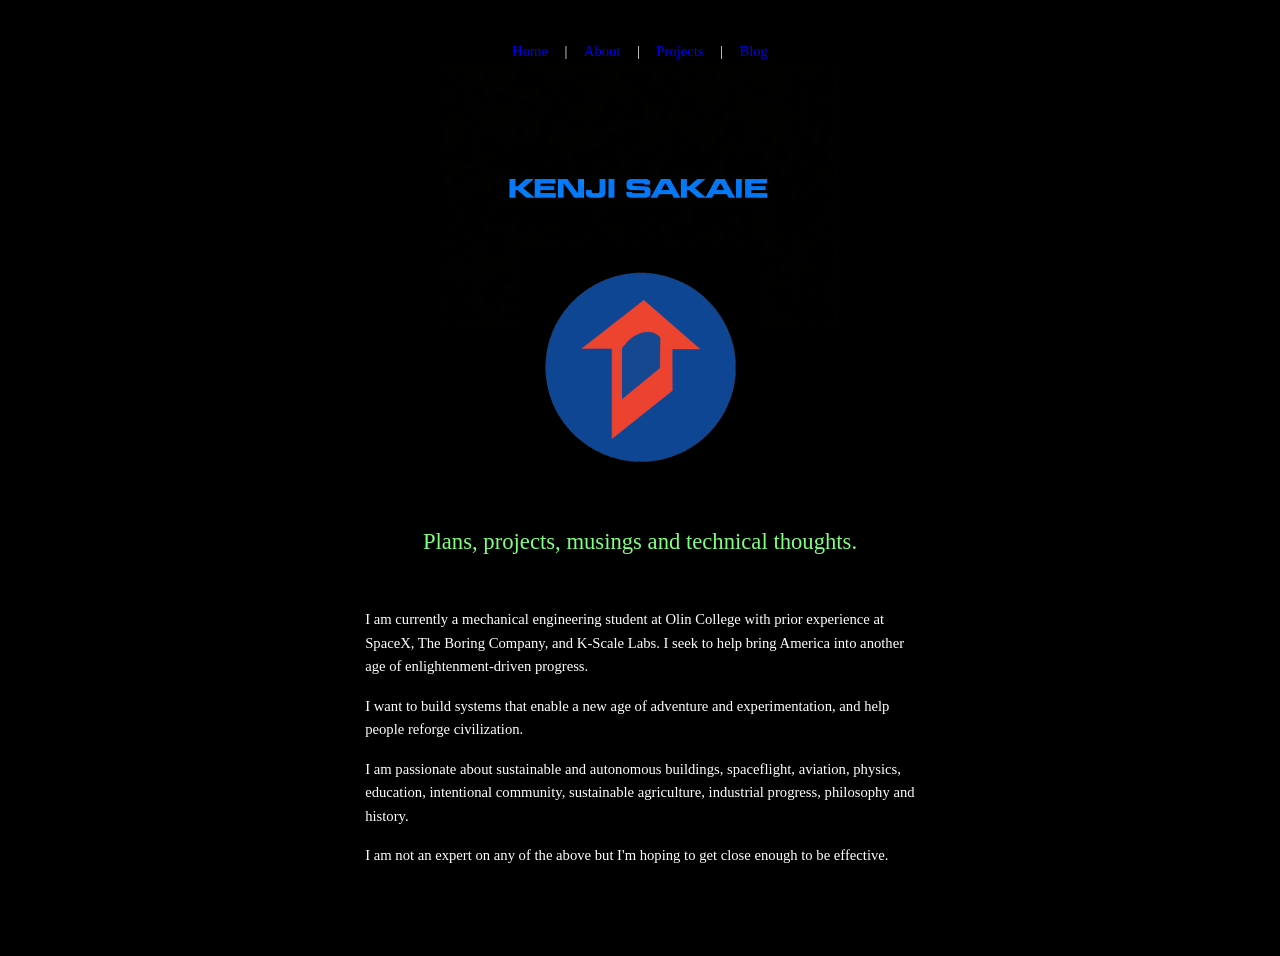
==== commit 4f99c346: "Add files via upload" ====
--- a/index.html
+++ b/index.html
@@ -3,372 +3,117 @@
 
 <head>
     <meta charset="UTF-8">
-    <meta name="viewport" content="width=device-width, initial-scale=1.0">
-    <title>Kenji Sakaie - Sakaie.org</title>
+    <title>KENJI SAKAIE</title>
+    <link rel="stylesheet" href="style.css">
+
     <style>
-        body {
-            font-family: Futura, "Trebuchet MS", Arial, sans-serif;
-            background-color: black;
-            color: white;
-            line-height: 1.6;
-            margin: 0;
-            padding: 40px;
-            max-width: 1200px;
+        /* Container to center main content */
+        .container {
+            max-width: 720px;
             margin: 0 auto;
         }
 
-        h1,
-        h2,
-        h3,
-        h4 {
-            font-family: Futura, "Trebuchet MS", Arial, sans-serif;
-            font-weight: 500;
-            margin-top: 30px;
-            margin-bottom: 15px;
+        /* Navigation styling */
+        .site-nav {
+            text-align: center;
+            margin-bottom: 2.5rem;
+        }
+
+        .site-nav a {
+            margin: 0 0.8rem;
+            text-decoration: none;
+        }
+
+        /* Title image (nameplate) centered and scaled */
+        .title-image {
+            display: block;
+            margin: -2.5rem auto 0.8rem auto;
+            /* more space above, small space below */
+            max-width: 400px;
+            width: 100%;
+            height: auto;
+        }
+
+        /* Logo centered */
+        .site-logo {
+            display: block;
+            margin: -6rem auto 1rem auto;
+            /* pull logo upward slightly */
+            max-width: 240px;
+            height: auto;
+        }
+
+
+        /* Centered heading over paragraphs */
+        .centered-heading {
+            text-align: center;
+            display: inline-block;
+            margin: 1rem 0 2rem 0;
+            /* balanced spacing above and below heading */
+            color: var(--heading);
+            /* lime green */
+            font-size: 17pt;
+        }
+
+        /* Paragraph block */
+        .paragraph-block {
+            max-width: 75ch;
+            margin: 0 auto;
             text-align: left;
         }
 
-        h1 {
-            font-size: 2.5rem;
-            border-bottom: 1px solid #444;
-            padding-bottom: 10px;
-        }
-
-        h2 {
-            font-size: 2rem;
-        }
-
-        h3 {
-            font-size: 1.5rem;
-            font-style: italic;
-        }
-
-        h4 {
-            font-size: 1.2rem;
-            text-transform: uppercase;
-            letter-spacing: 1px;
-        }
-
-        p {
-            margin-bottom: 20px;
-            text-align: left;
-        }
-
-        img {
-            max-width: 100%;
-            height: auto;
-            margin: 20px 0;
-            border: 2px solid #333;
-
-        }
-
-        img[alt="Sakaie Logo"] {
-            border: none;
-            background: transparent;
-            box-shadow: none;
-            outline: none;
-        }
-
-        a {
-            color: #3498db;
-            text-decoration: none;
-        }
-
-        a:hover {
-            text-decoration: underline;
-            color: #2980b9;
-        }
-
-        .section {
-            margin-bottom: 40px;
-        }
-
-        .project {
-            margin-bottom: 50px;
-            border-bottom: 1px solid #333;
-            padding-bottom: 30px;
-        }
-
-        .project:last-child {
-            border-bottom: none;
-        }
-
-        em {
-            color: #e74c3c;
-        }
-
-        strong {
-            color: #f1c40f;
+        /* Paragraph spacing inside paragraph block */
+        .paragraph-block p {
+            margin: 1rem 0;
+            /* slightly larger spacing for readability */
         }
     </style>
 </head>
 
 <body>
-    <h1>Welcome!</h1>
-    <p><img src="Logo3.png" alt="Sakaie Logo" class="logo-image"></p>
 
-    <h1><em>Kenji Sakaie - Sakaie.org</em></h1>
+    <div class="container">
 
-    <h2>I am currently studying mechanical engineering at Olin College but I still feel that Cleveland is the center of
-        civilization. I follow curiosity and a belief in an inspired and glorious future. Ultimately, I hope to work on
-        aerospace, prefabricated construction, and advanced manufacturing technologies, because they are key to creating
-        that future. I seek to understand the philosophy of why and what to build, the foundation of physics and
-        materials science on which these rest, the process of craftsmanship necessary to create them, and the relentless
-        work and practicality necessary to make them work.</h2>
+        <!-- Navigation -->
+        <nav class="site-nav">
+            <a href="index.html">Home</a> |
+            <a href="about.html">About</a> |
+            <a href="projects.html">Projects</a> |
+            <a href="blog.html">Blog</a>
+        </nav>
 
-    <h1><strong><em>This I believe:</em></strong></h1>
+        <!-- Header block -->
+        <header class="title-block">
+            <!-- Title image (nameplate) -->
+            <img src="Nameplate.png" alt="Title" class="title-image">
 
-    <h3><em>The promised future is here</em></h3>
-    <h3><em>Listen to the cranky people who have actually done something</em></h3>
-    <h3><em>Heroes are always looking for something other than heroism</em></h3>
-    <h3><em>Build as much as you read</em></h3>
+            <!-- Logo -->
+            <img src="Logo3.png" alt="Sakaie logo" class="site-logo">
 
-    <h1>Sakaie Projects</h1>
-    <h3><em>My Attempts at Learning by Doing</em></h3>
+            <!-- Centered subheading -->
+            <h2 class="centered-heading">Plans, projects, musings and technical thoughts.</h2>
 
-    <div class="project">
-        <h2>Olin Rocketry</h2>
-        <p><img src="Rocket.jpg" alt="Rocket">
-            I currently serve as structures lead on Olin Rocketry, a community of students passionate about aerospace
-            engineering. Our current focus is the construction of a series of research and development rockets
-            progressing in altitude toward a flight into space in 2027.
-            To meet this ambitious goal, we are developing a variety of technologies which require refined mechanical
-            engineering, and the close integration of mechanical, electrical, aerospace and chemical systems.</p>
+            <!-- Paragraphs -->
+            <div class="paragraph-block">
+                <p>I am currently a mechanical engineering student at Olin College with prior experience at SpaceX,
+                    The Boring Company, and K-Scale Labs. I seek to help bring America into another age of
+                    enlightenment-driven progress.</p>
 
-        <h4>Airbrakes</h4>
-        <p>In my first year on Olin Rocketry, I designed a system of mechanical airbrakes, which enabled active control
-            of a rocket's altitude. Although not directly related to our ultimate goal, this project provided useful
-            experience in integrating mechanical and electrical systems in a package constrained by the form factor,
-            payload capacity, and aerodynamic stresses of a rocket.</p>
+                <p>I want to build systems that enable a new age of adventure and experimentation, and help people
+                    reforge
+                    civilization.</p>
 
-        <p>The structures team started by generating a variety of concepts and creating sketch models:</p>
-        <p><img src="airbrakessketchmodel.jpg" alt="Sketch Model"></p>
+                <p>I am passionate about sustainable and autonomous buildings, spaceflight, aviation, physics,
+                    education,
+                    intentional community, sustainable agriculture, industrial progress, philosophy and history.</p>
 
-        <p>We then performed detailed design of the mechanical system, where I was able to apply my existing knowledge
-            of CNC machining and composite manufacturing techniques to design and fabricate lightweight and robust
-            components from aluminum and composites. The airbrakes will be driven by a stepper motor controlling a
-            Tr8x02 lead screw, which drives a set of four-bar linkages, and in turn a pair of carbon fiber composite
-            flaps, which fold into the fuselage.</p>
+                <p>I am not an expert on any of the above but I'm hoping to get close enough to be effective.</p>
+            </div>
 
-        <p>Due to their role as a part of the rocket's structure, the airbrakes incorporate an aluminum t-bar
-            construction wrapped in plywood and carbon fiber based composites. This resists both the thrust force and
-            off-axis forces.
-            The team used ANSYS Fluent CFD to determine the drag forces on the airbrakes. Based on this loading
-            estimate,
-            I performed extensive calculations on all subcomponents and guided team members in FEA simulations on the
-            airbrakes. Based on these results, I updated the design to prevent failure in flight.
-            These calculations also informed the development of the avionics team's flight control algorithm.</p>
+        </header>
 
-        <p><img src="airbrakes_render.jpg" alt="CAD"></p>
-
-        <p>A new experience I gained from this project was the application of analysis to inform a mechanical design
-            which would survive large aerodynamic forces, and an electrical system capable of driving it. Through this
-            process I learned to apply both hand calculations through free-body diagrams, and finite element analysis
-            and basic fluid dynamics simulations.</p>
-
-        <p>I also designed a new mount for the avionics board which controls parachute deployment
-            <img src="COTS_avionics.jpg" alt="COTS avionics mount">
-        </p>
-
-        <h4>Propulsion</h4>
-        <p>The core of any rocket is its motor: Olin Rocketry uses solid-fueled motors. The first motor I worked on
-            failed due to communication errors which led to an overconstraining nozzle. I resolved to gain a more
-            complete understanding of rocket propulsion in order to avert future failures. After studying the textbook
-            Rocket Propulsion Elements, I used physics principles to calculate the optimal nozzle and casing design
-            to maximize vehicle altitude and motor reliability. After machining a motor for the first time, I saw ways
-            in which nozzle retention could be done more effectively and am using my machining experience to
-            develop a design which is easier to produce using manual machining.</p>
-
-        <p><img src="RocketMotor.png" alt="Motor CAD"></p>
-
-        <p>As part of a test on a commercial motor to validate testing processes, I machined another custom bulkhead, in
-            this case incorporating a boss port fitting. Boss port tools out of our team's budget, so I turned the boss
-            port's two precise chamfers myself. I carefully cut internal tapers, for which I had to grind a small boring
-            bar. After pneumatic pressure testing, I found that this port performed better than COTS fittings!</p>
-
-        <p><img src="bulkhead.jpg" alt="Bulkhead"></p>
-
-        <h4>Test Stand</h4>
-        <p><img src="Test_stand.JPG" alt="Test Stand Fully Assembled"></p>
-
-        <p>After the aforementioned motor test damaged our test stand, I guided a team of first years in the design of a
-            new one. This was a great opportunity to teach basic mechanical engineering principles. Constructed
-            primarily
-            from 8020 extrusions, the test stand allows for motors of sizes from 29mm to 54mm, and with a new set of
-            clamps, could accommodate even larger motors. The stand incorporates a pair of clamps mounted to carriages
-            on linear rails, which allow the motor to freely press against a load cell.</p>
-
-        <p><img src="Test_Stand_FEA.jpg" alt="FEA Plots"></p>
-
-        <p>I helped the team verify the strength of their part designs and the structure as a whole using hand
-            calcultions and FEA studies. I then CNC machined the clamps, while the first years manually machined or saw
-            cut the other parts.</p>
-
-        <p>As part of the Olin Rocketry leadership team, I also helped write and implement a new set of safety
-            procedures. This way, we can conduct potentially risky tests without danger to team members or bystanders.
-        </p>
     </div>
 
-    <div class="project">
-        <h3>Pulsejet</h3>
-        <p>Sometimes, you just have to do something cool! I worked with two friends to design and build a valved
-            pulsejet engine, fueled by propane. Using the inherent resonance of a metal tube to create repeated
-            deflagrations, a pulsejet is a simple and inefficient but very high thrust engine. Ours used a set of reed
-            valves made from spring steel and mounted in a precision machined valve block. This project gave me valuable
-            experience in the process of engineering from scratch: researching past projects, distilling them to
-            principles, and using those to calculate an optimal design based on a few parameters. In this case, the
-            parameters were 60 lbs of thrust, and minimal cost.</p>
-
-        <p><img src="Pulsejetcad.png" alt="CAD"></p>
-
-        <p>I used equations sourced from various studies to parametrically design, and then fabricated it using
-            conversational CNC machining, manual machining, and sheet metal working. My initial design for a low effort
-            petal style reed valve failed due to the material properties of the spring steel, which would not deflect
-            sufficiently to achieve the engine's resonance.</p>
-
-        <p><img src="pulsejet.jpg" alt="Initial Engine"></p>
-
-        <p>As a result, I am milling a more complex, v-shaped reed valve design which should provide for better airflow
-            and more reliable valve operation.
-            <img src="Reedvalve.jpg" alt="Reed Valve">
-        </p>
-    </div>
-
-    <div class="project">
-        <h3>K-Scale</h3>
-        <p>In my work at K-Scale Labs, I designed and built humanoid robots using rapid prototyping. Stompy, our
-            humanoid robot, is meant to be manufacturable by either hobbyists or mass manufacturers overseas. To achieve
-            these goals, I developed versions using both 3D printing and sheet metal. In the first version I developed,
-            I designed a simple gripper and developed a head which would have all of the functions of a household smart
-            speaker, allowing Stompy to take instructions by voice, view its environment, and respond using audio or
-            visual outputs.</p>
-
-        <p><img src="IMG_20240701_193432580.jpg" alt="First Stompy"></p>
-
-        <p><img src="Gripper.jpg" alt="Gripper"></p>
-
-        <p>I learned audio engineering principles (not unlike those used in the pulsejet) to produce and receive clear
-            audio from low cost components despite vibration caused by motors.</p>
-
-        <p><img src="Head.jpg" alt="Head"></p>
-
-        <p>In the second and third variations, I refined the design to incorporate the same capabilities in a smaller
-            package. I created conduit channels for power and data wires to run within the moving limbs of the robot,
-            and designed satisfying, user friendly connectors for the limbs and battery.</p>
-
-        <p><img src="batterycase1.jpg" alt="Battery Case"></p>
-
-        <p><img src="QuickDisconnectwelder.jpg" alt="Quick Disconnect Designs"></p>
-
-        <p>I incorporated design for manufacturing principles and learned basic industrial design to make a robot which
-            would be reliable, aesthetically pleasing, and easy to build for people with no technical experience.</p>
-
-        <p><img src="jimmy4.png" alt="Sheet metal stompy"></p>
-
-        <p><img src="FullStompy.jpg" alt="Stompy mini"></p>
-
-        <p>Along the way, I also worked on developing a mobile battery power system and custom battery pack. I also
-            researched alternative future actuator designs using multiple PCB stators to achieve a user-friendly form
-            factor. In doing so, I gained a knowledge of power electronics and motor design.</p>
-    </div>
-
-    <div class="project">
-        <h3>Machining</h3>
-        <p>In Ohio, manufacturing is a core part of the culture. I started machining in high school, which has given me
-            an
-            appreciation for the perspective of people who will have to build what I design.</p>
-
-        <p>Machinist's Hammer I made in high school:
-            <img src="hammer.jpg" alt="Hammer">
-        </p>
-
-        <p>Stainless Steel Bolt Action Pen:</p>
-
-        <p><img src="pen.jpg" alt="Pen"></p>
-
-        <p>Machining has taught me to intuitively understand the qualities of the materials I work with.
-            I have learned attention to detail, the essence of craftsmanship, and care for my tools.</p>
-    </div>
-
-    <div class="project">
-        <h3>Drones</h3>
-        <h4>Thorondor</h4>
-        <p><img src="inflight2.png" alt="Thorondor RC Bicopter"></p>
-
-        <p>I built an RC Bicopter as part of a five student team, the <a
-                href="https://rshah2067.github.io/">Pi-Pielots</a>. Our goal was to build a bicopter capable of stable
-            hover with a custom flight controller over the course of three two-week sprints. Throughout this project, I
-            learned to better collaborate with other engineers, particularly in electrical and firmware integration. I
-            used my skills in mechanical design and deepened my understanding of system modeling.</p>
-
-        <p>Initially, I worked with our team's electrical engineer to scope out components. I fixed two parameters to
-            start: a 2:1 thrust to weight ratio, enabling powerful vertical flight, and a ratio of 2.5:1 of total
-            aircraft mass to electronics mass. From here, I created an optimization script to iteratively compare
-            combinations of propellers and motors, then base vehicle mass (and thrust to weight ratio) on their masses
-            and the masses of the ESCs and LiPo battery needed to run them. I chose servos on my calculations of the
-            necessary torque to rotate the motor mounts, but ultimately just chose servos which were readily available,
-            and produced significantly more than sufficient torque.</p>
-
-        <p><img src="Final_design.heic" alt="Final Design"></p>
-
-        <p>I iteratively developed the mechanical design of the drone, using rapid prototyping and kinematic
-            calculations to optimally prioritize light weight, airframe stiffness, crash resilience, affordability,
-            and inherent stability.</p>
-
-        <p><img src="EarlyDesign.jpg" alt="Original Design"></p>
-
-        <p>The initial designs were developed with an eye toward developing this into a tiltrotor aircraft, capable of
-            both horizontal and vertical flight. I designed a robust 3D printed PLA airframe with attachments for a
-            fairing and other aerosurfaces, along with landing gear made from 3D printed PETG. I designed adjustable
-            mounts for the battery (the aircraft's single largest mass component) which allowed for manual tuning of
-            the center of
-        <p>The initial designs were developed with an eye toward developing this into a tiltrotor aircraft, capable of
-            both horizontal and vertical flight. I designed a robust 3D printed a PLA airframe with attachments for a
-            fairing and other aerosurfaces, along with landing gear made from 3D printed PETG. I designed adjustable
-            mounts for the battery (the aircraft's single largest mass component) which allowed for manual tuning of
-            the center of mass to optimize stability.</p>
-
-        <p><img src="avionics1.jpg" alt="Avionics Closeup"></p>
-
-        <p>When it became clear that flight controller development was the key task at hand, I replaced this with a
-            lightweight design using a small 3D printed clamp. A pair of wooden plates connected with bolted joints
-            protect the electronics.
-            Additionally, I replaced the landing gear with simple pieces of foam, making the aircraft more robust during
-            testing, where crashes were frequent.</p>
-
-        <p><img src="Tilt_mechanism.jpg" alt="Tilt mechanism"></p>
-
-        <p>Like a quadcopter, a bicopter can exert some control over its attitude by changing the magnitude of the
-            thrust from each motor. However, two axes of motion are controlled by changing the direction of thrust. I
-            connected the motors to servos, which could rapidly adjust the tilt angle.</p>
-
-        <p><img src="Center_clamp1.jpg" alt="Center clamp closeup"></p>
-
-        <p>The servo/motor pods were attached by 3D printed clamps to a pair of carbon fiber tubes, selected for their
-            light weight and stiffness. I maximized the vertical cross section of the central clamp, as most loading
-            was due to either the weight of the motor pods at the end (when the aircraft was landed) or their vertical
-            thrusts (during flight).</p>
-
-        <p><img src="surfacePlots_Attempt2.png" alt="Stability Plots"></p>
-
-        <p>To inform the development of the flight controller, I developed a model of the aircraft's stable and unstable
-            regimes. I determined a center of mass for the aircraft based on an accurate CAD model. I then created a
-            model which incorporated the gravitational forces on mass components above and below the center of mass, as
-            well as the motor thrusts, at all possible motor angles and aircraft pitch inclinations. This led to a
-            multivariable optimization problem, in which I sought to determine boundary conditions for the aircraft's
-            stable regime.</p>
-
-        <p>This helped improve the flight controller, which used a PID loop to automatically maintain the aircraft's
-            stability.</p>
-
-        <h4>Drone Parachute</h4>
-        <p><img src="parachute.jpg" alt="Parachute"></p>
-
-        <p>My first drone-related project was a drone mountable parachute system which I built as part of a research
-            project for the Olin Robolab and Draper Labs. I learned the basics of control and filtering algorithms,
-            implementing a complementary filter using Arduino and an MPU6050 IMU in order to activate a spring-loaded
-            parachute instantaneously, but only if the drone fell out of stable flight conditions.</p>
-    </div>
 </body>
 
 </html>
--- a/style.css
+++ b/style.css
@@ -0,0 +1,144 @@
+:root {
+    --bg: #000000;
+    --text: #ffffff;
+
+    /* colors */
+    --heading: #80ff80;
+    --title: #0080ff;
+    --link-blue: #66ffff;
+    --link-red: #ff3333;
+}
+
+/* Global reset */
+body {
+    background: var(--bg);
+    color: var(--text);
+    margin: 0;
+    padding: 2.5rem 3rem;
+    font-family: "Times New Roman", Times, serif;
+    font-size: 11pt;
+    /* standard text */
+    line-height: 1.6;
+}
+
+/* Title block */
+.title-block {
+    text-align: center;
+    margin-bottom: 3rem;
+}
+
+.title-block h1 {
+    font-family: "Times New Roman", Times, serif;
+    color: var(--title);
+    font-size: 23pt;
+    /* page title */
+    font-weight: normal;
+    margin-bottom: 0.5rem;
+}
+
+/* Metadata / subtitle text */
+.meta {
+    font-family: "Times New Roman", Times, serif;
+    color: var(--heading);
+    font-size: 11pt;
+}
+
+/* Start link */
+.start a {
+    font-family: "Times New Roman", Times, serif;
+    color: var(--link-blue);
+    font-size: 11pt;
+    text-decoration: underline;
+}
+
+/* Subheadings */
+h2,
+h3 {
+    font-family: "Times New Roman", Times, serif;
+    color: var(--heading);
+    font-size: 17pt;
+    /* subheadings */
+    font-weight: normal;
+    margin-top: 2rem;
+}
+
+/* TOC */
+.toc-list {
+    list-style: none;
+    padding-left: 0;
+}
+
+.toc-list li {
+    margin-bottom: 0.5rem;
+}
+
+/* Lists of projects */
+.project-list {
+    list-style: none;
+    padding-left: 0;
+    margin-bottom: 1.5rem;
+}
+
+.project-list li {
+    margin-bottom: 0.4rem;
+}
+
+/* Links */
+a {
+    text-decoration: underline;
+    font-size: 11pt;
+}
+
+a.blue {
+    color: var(--link-blue);
+}
+
+a.red {
+    color: var(--link-red);
+}
+
+/* Divider */
+hr {
+    border: none;
+    border-top: 1px solid var(--heading);
+    margin: 2.5rem 0;
+}
+
+/* Paragraphs */
+p {
+    margin: 1rem 0;
+}
+
+
+.centered-heading {
+    text-align: center;
+    /* center the heading text */
+    display: block;
+    /* ensure heading is block-level */
+    margin-left: auto;
+    /* center block horizontally */
+    margin-right: auto;
+    max-width: 100%;
+    /* override p max-width */
+}
+
+.site-logo {
+    display: block;
+    margin: 0 auto 1rem auto;
+    max-width: 140px;
+    /* adjust as needed */
+    height: auto;
+}
+
+.project-image {
+    display: block;
+    max-width: 100%;
+    width: 100%;
+    height: auto;
+
+    /* visual consistency */
+    border-radius: 10px;
+
+    /* spacing */
+    margin: 1.8rem auto;
+}
